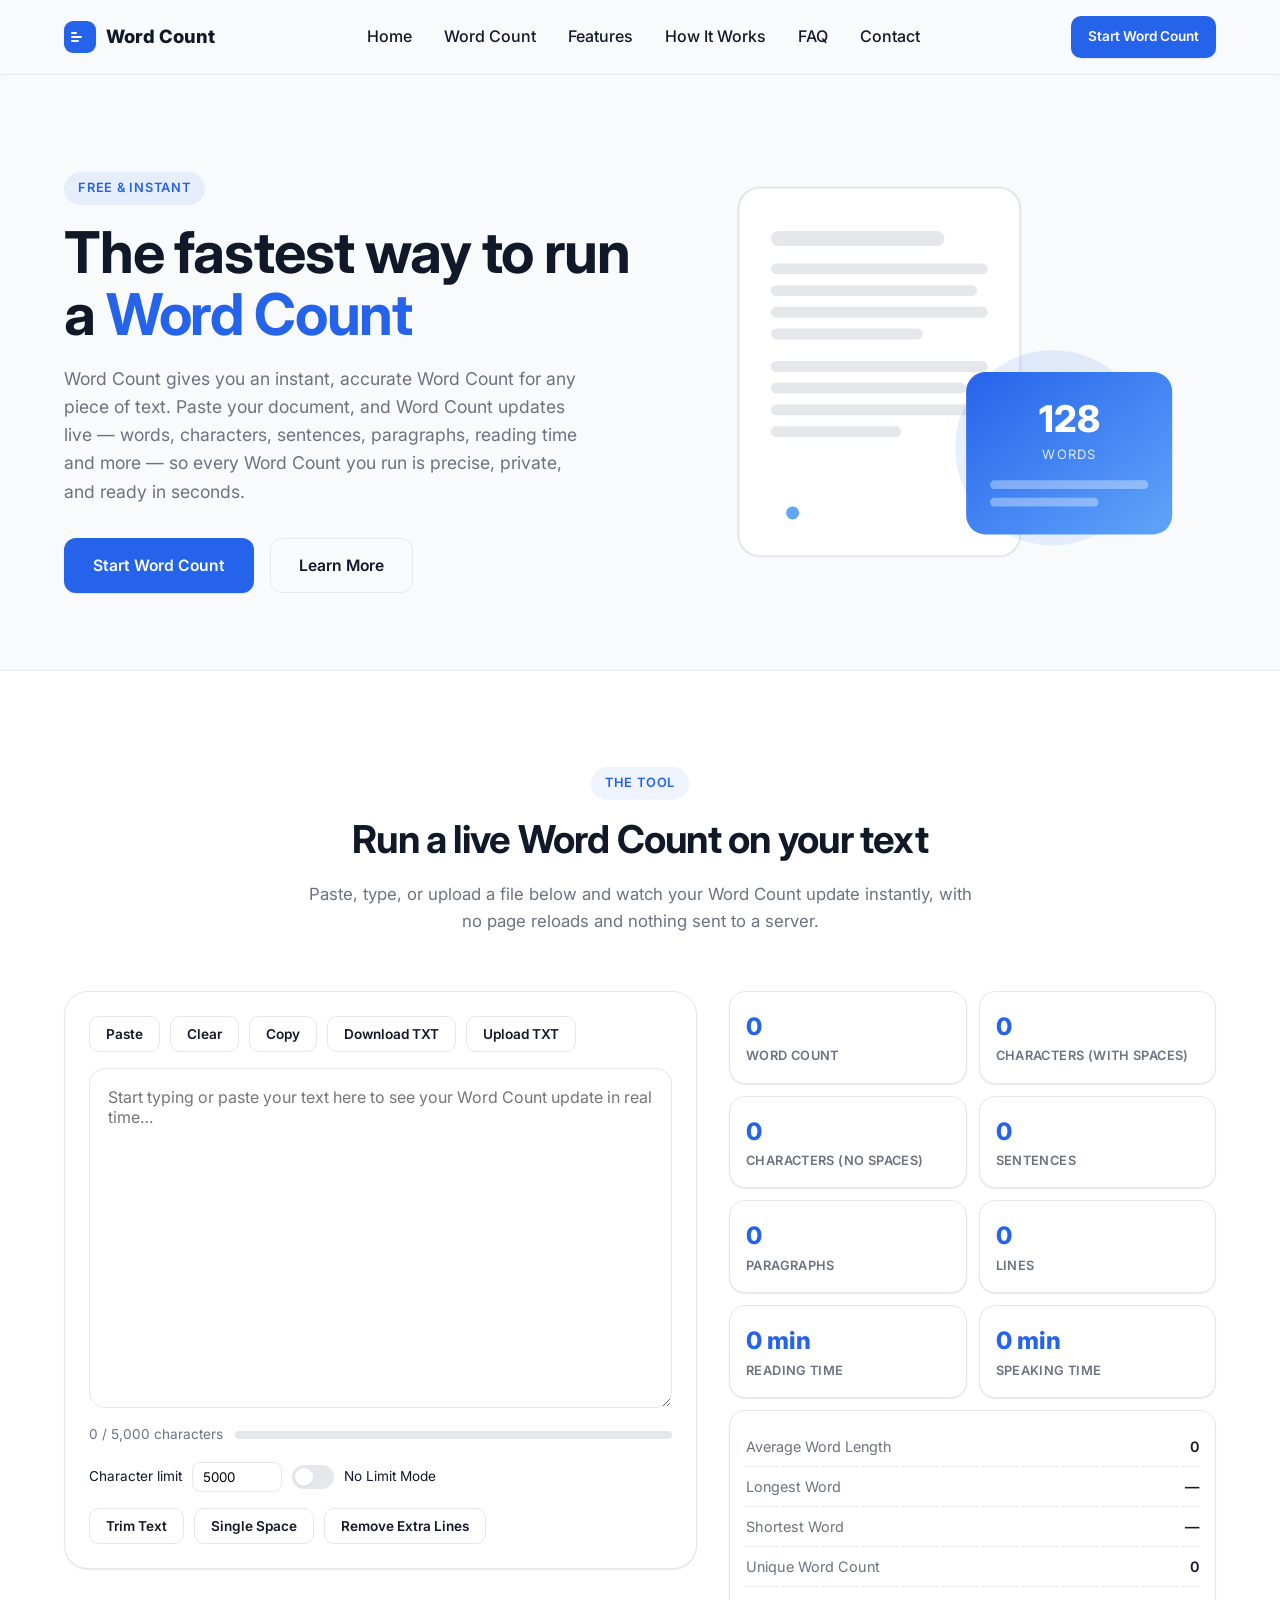
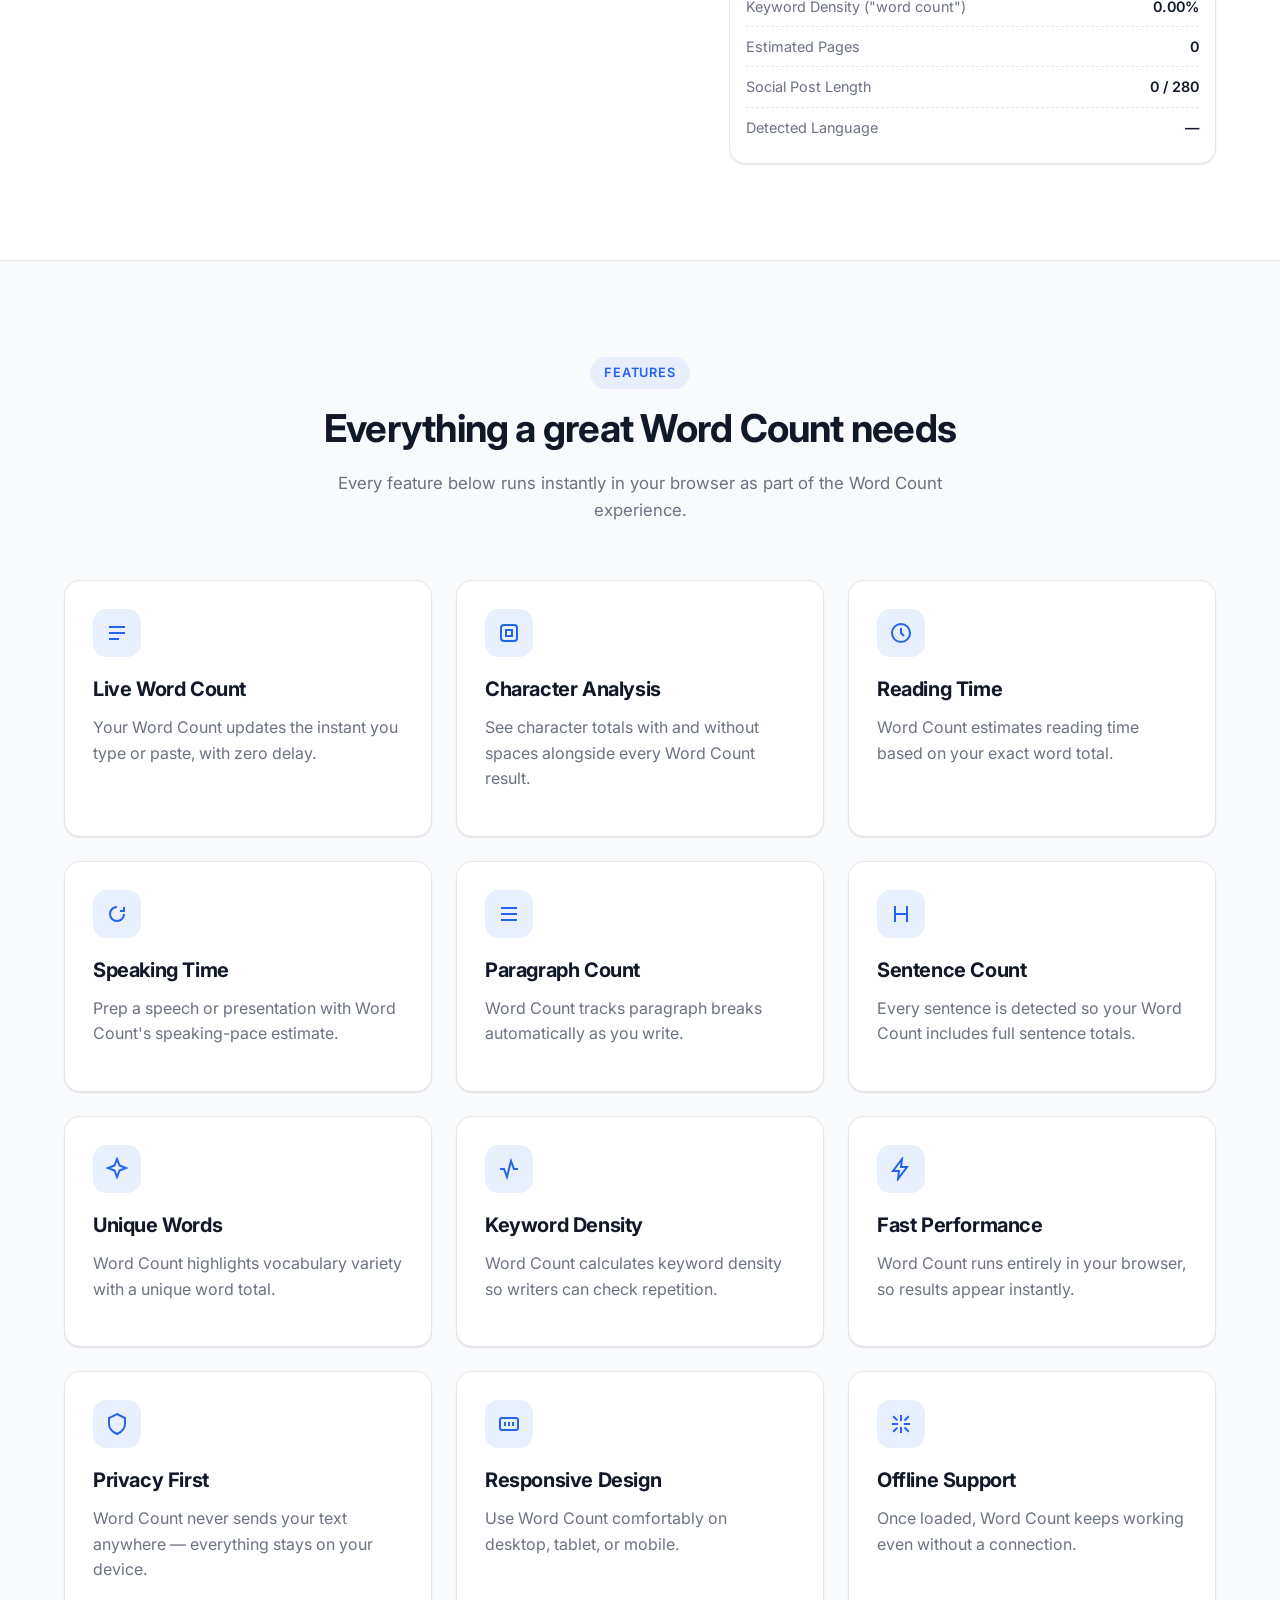
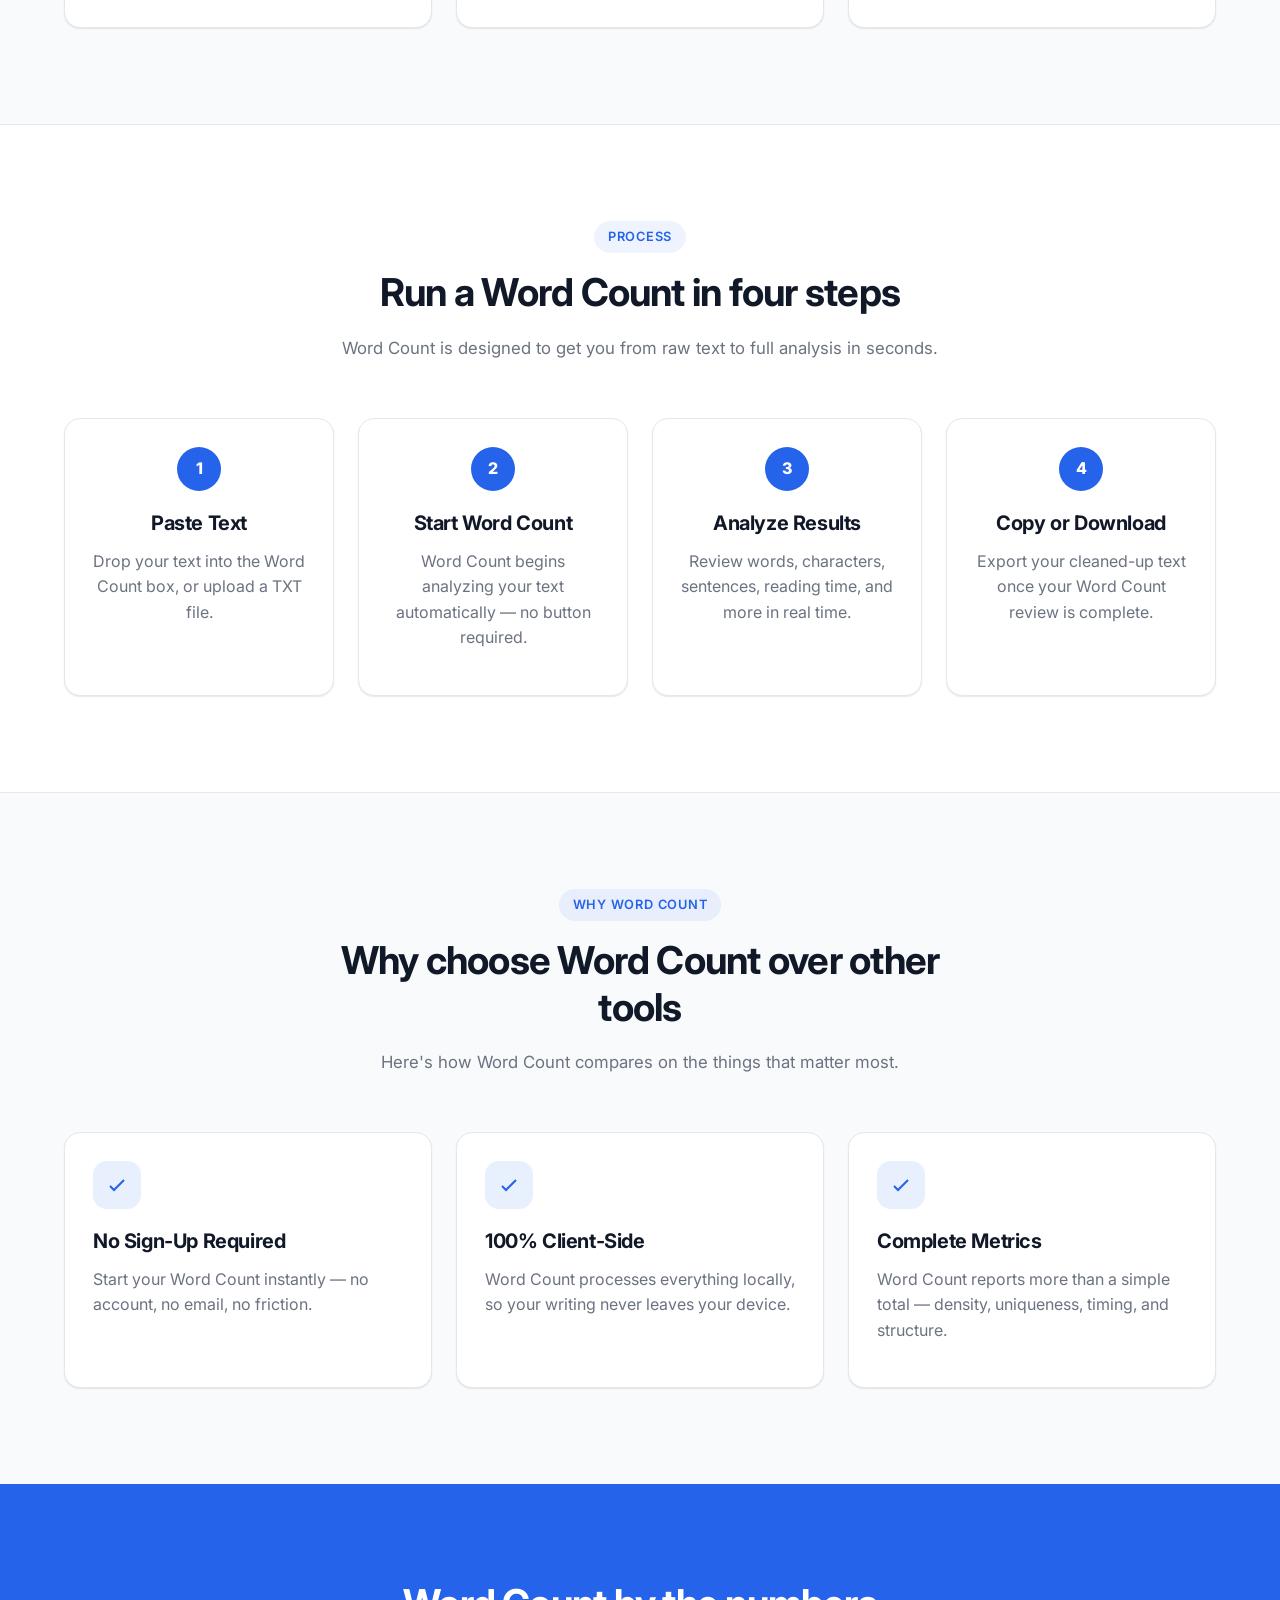
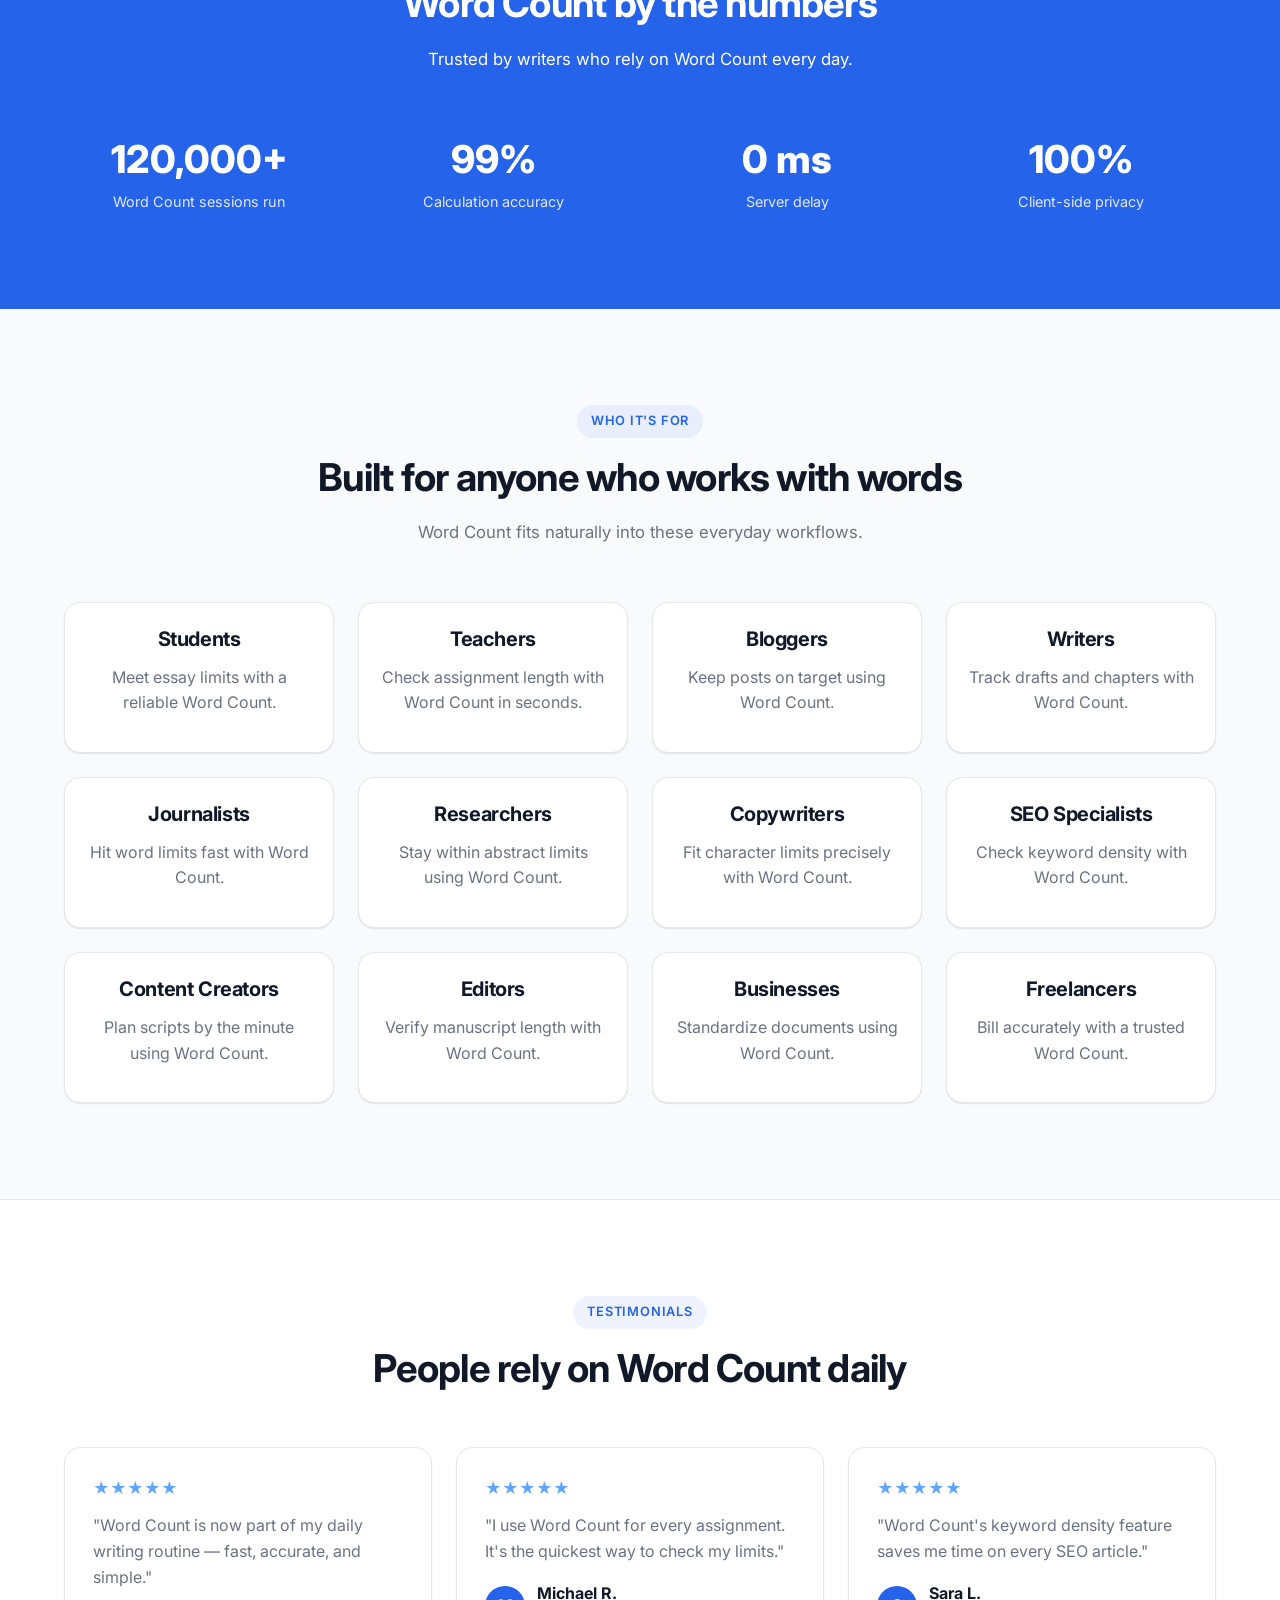
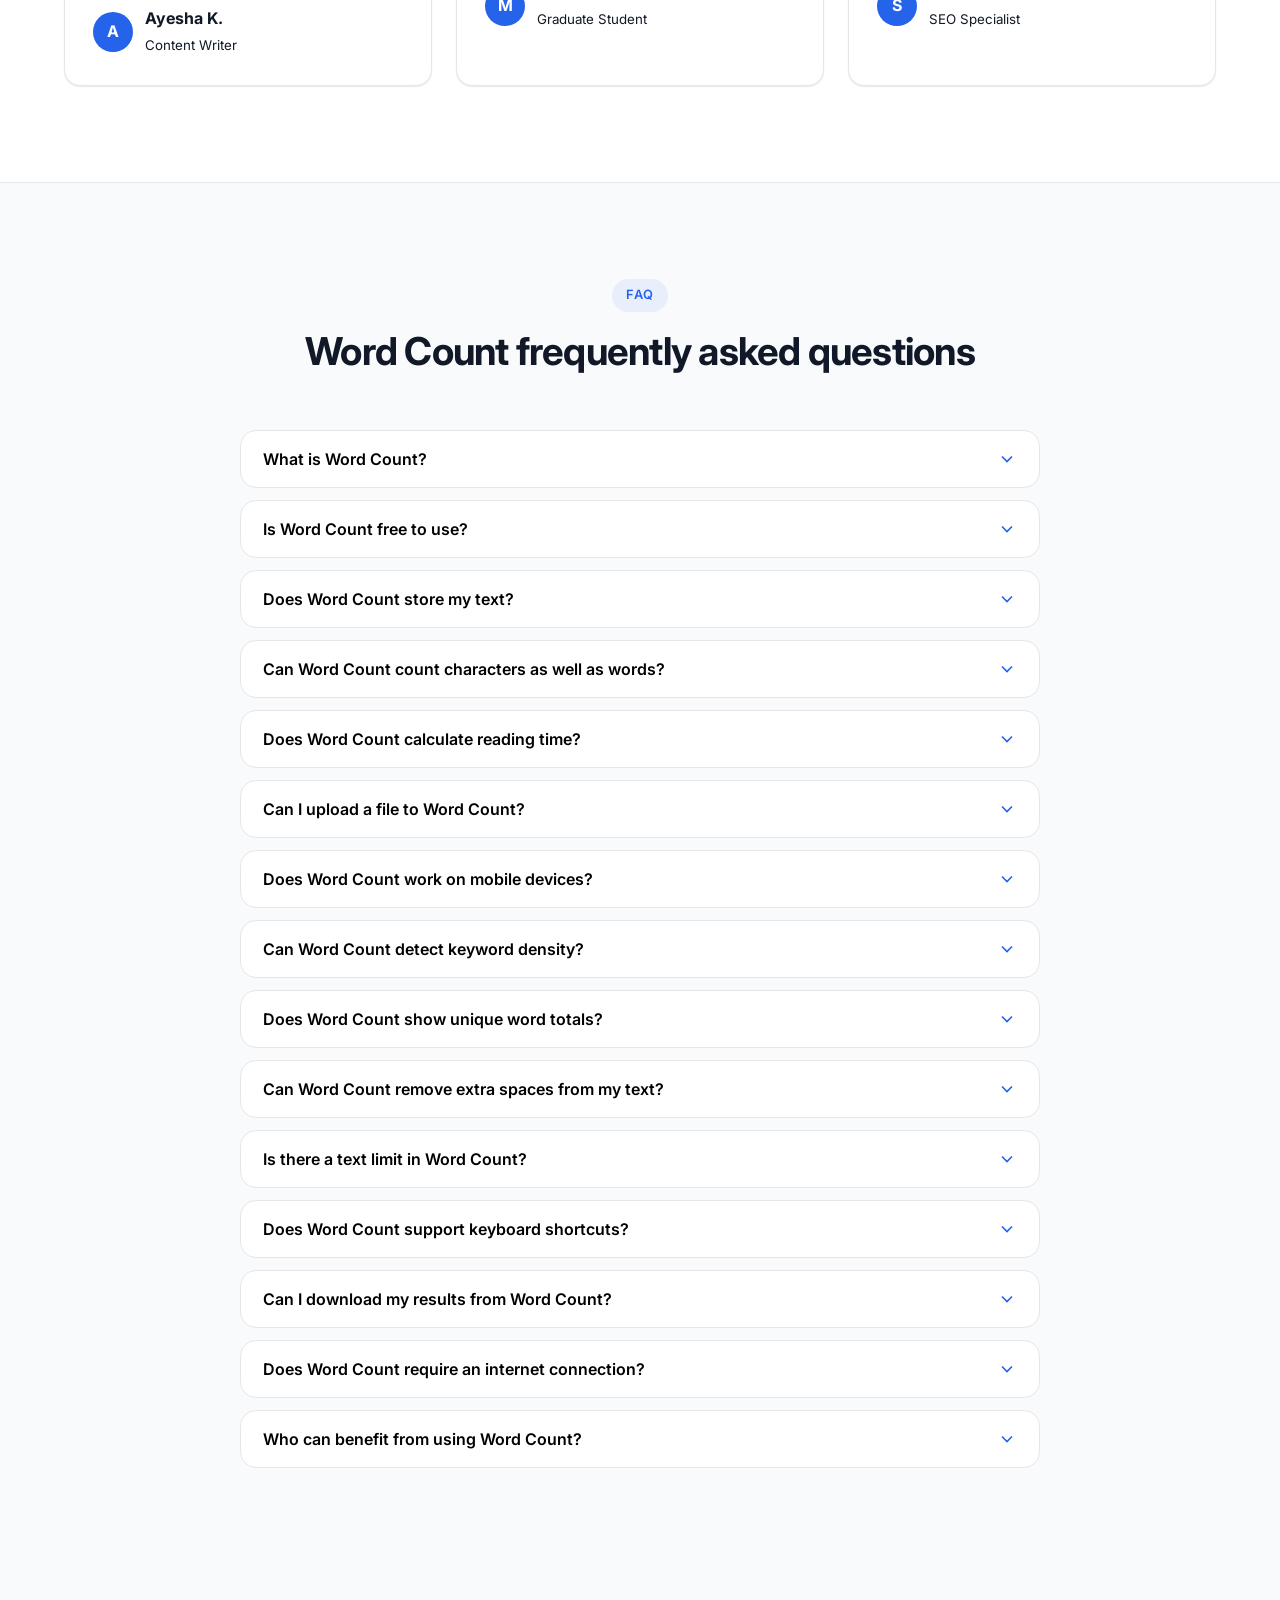
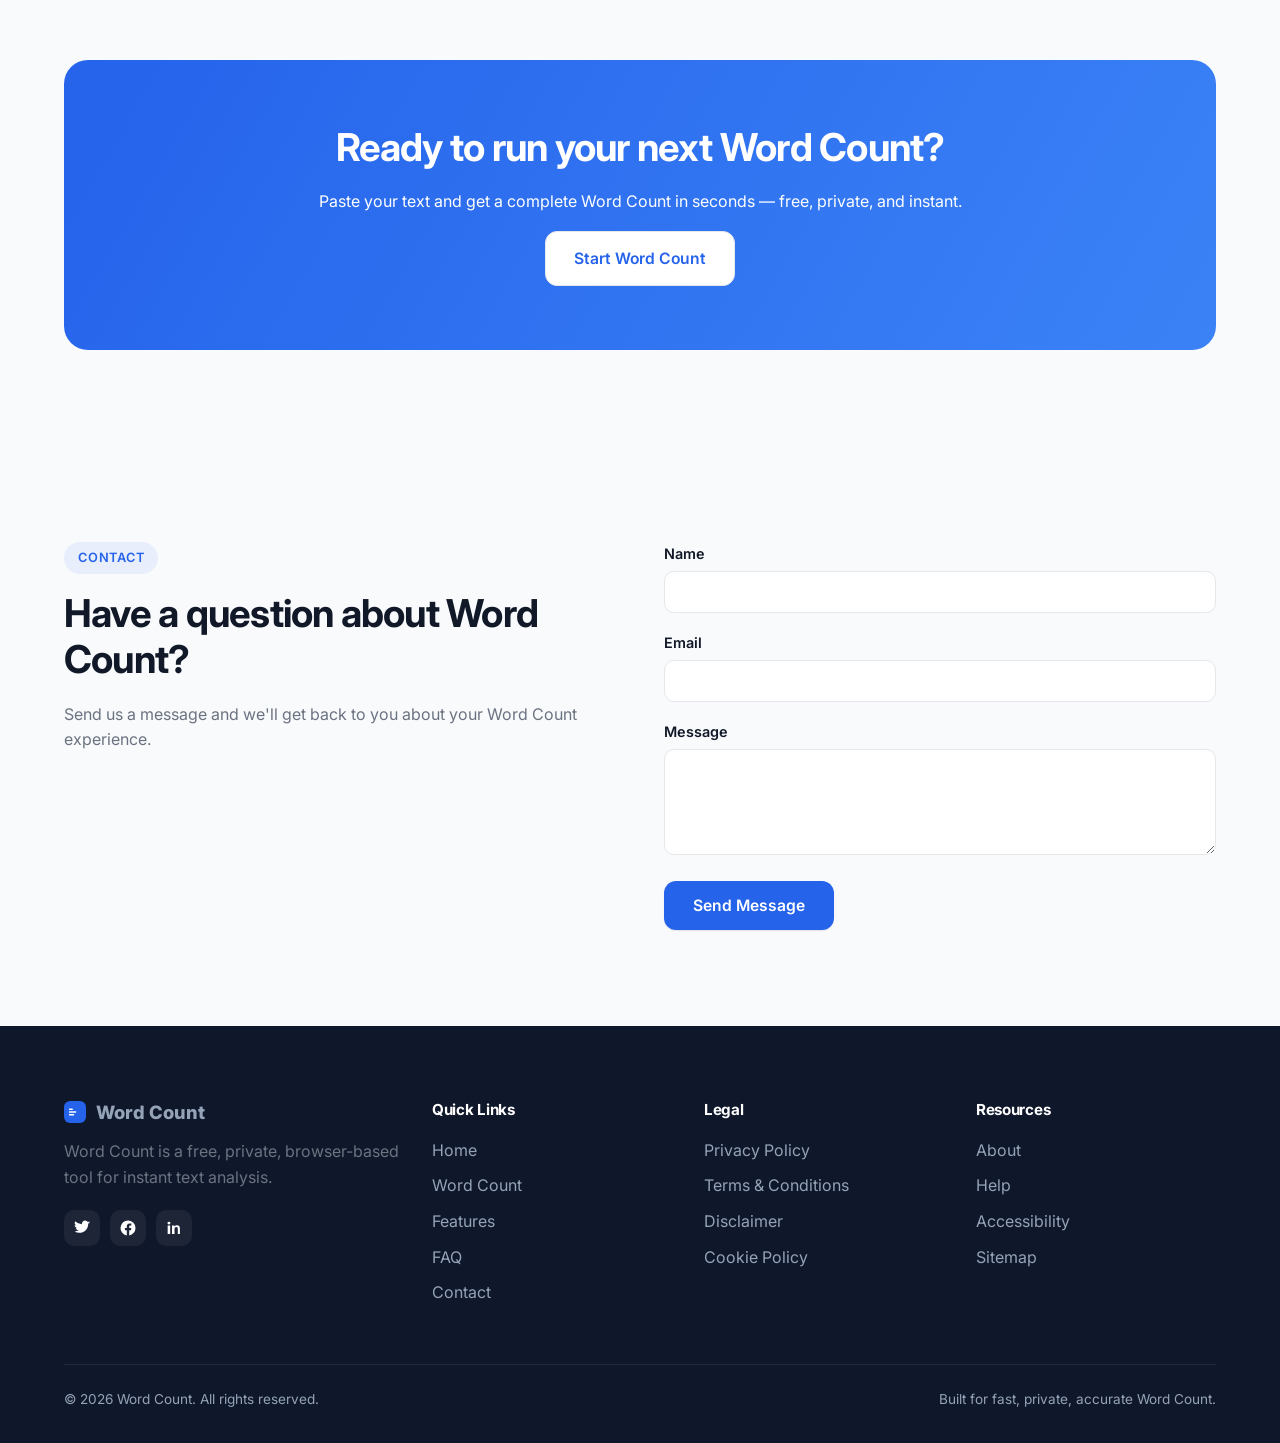
==== index.html @ c58c5b8c "Add files via upload" ====
<!DOCTYPE html>
<html lang="en">
<head>
<meta charset="UTF-8">
<meta name="viewport" content="width=device-width, initial-scale=1.0">
<title>Word Count | Free Online Word Count Tool</title>
<meta name="description" content="Free online Word Count tool to instantly count words, characters, sentences, and paragraphs. Fast, accurate, and private for writers and students.">
<meta name="keywords" content="Word Count, online Word Count, free Word Count tool, word counter, character count, sentence count">
<meta name="author" content="Word Count">
<meta name="publisher" content="Word Count">
<meta name="robots" content="index, follow">
<link rel="canonical" href="https://wordcount.uk.com/index.html">

<!-- Open Graph -->
<meta property="og:type" content="website">
<meta property="og:title" content="Word Count | Free Online Word Count Tool">
<meta property="og:description" content="Instantly analyze your text with Word Count — real-time words, characters, sentences, reading time, and more.">
<meta property="og:url" content="https://wordcount.uk.com/index.html">
<meta property="og:image" content="assets/images/word-count-og.png">

<!-- Twitter -->
<meta name="twitter:card" content="summary_large_image">
<meta name="twitter:title" content="Word Count | Free Online Word Count Tool">
<meta name="twitter:description" content="Instantly analyze your text with Word Count — real-time words, characters, sentences, reading time, and more.">
<meta name="twitter:image" content="assets/images/word-count-og.png">

<link rel="preconnect" href="https://fonts.googleapis.com">
<link rel="preconnect" href="https://fonts.gstatic.com" crossorigin>
<link href="https://fonts.googleapis.com/css2?family=Inter:wght@400;500;600;700;800&display=swap" rel="stylesheet">
<link rel="icon" type="image/svg+xml" href="assets/icons/favicon.svg">
<link rel="stylesheet" href="style.css">

<script type="application/ld+json">
{
  "@context": "https://schema.org",
  "@type": "WebApplication",
  "name": "Word Count",
  "url": "https://wordcount.uk.com/index.html",
  "applicationCategory": "UtilitiesApplication",
  "operatingSystem": "Any",
  "description": "Word Count is a free online tool that instantly counts words, characters, sentences, and paragraphs in your text.",
  "offers": {
    "@type": "Offer",
    "price": "0",
    "priceCurrency": "USD"
  }
}
</script>
</head>
<body>

<a href="#main" class="visually-hidden">Skip to main content</a>

<header class="site-header">
  <nav class="nav" aria-label="Primary">
    <a href="index.html" class="logo" aria-label="Word Count homepage">
      <svg viewBox="0 0 32 32" fill="none" xmlns="http://www.w3.org/2000/svg" aria-hidden="true">
        <rect width="32" height="32" rx="9" fill="#2563EB"/>
        <path d="M8 12h4M8 16h9M8 20h6" stroke="#fff" stroke-width="2" stroke-linecap="round"/>
      </svg>
      Word Count
    </a>

    <ul class="nav-menu">
      <li><a href="index.html">Home</a></li>
      <li><a href="#tool">Word Count</a></li>
      <li><a href="#features">Features</a></li>
      <li><a href="#how-it-works">How It Works</a></li>
      <li><a href="#faq">FAQ</a></li>
      <li><a href="#contact">Contact</a></li>
    </ul>

    <div class="nav-cta">
      <a href="#tool" class="btn btn-primary btn-sm ripple">Start Word Count</a>
    </div>

    <button class="nav-toggle" id="navToggle" aria-label="Toggle menu" aria-expanded="false" aria-controls="mobileMenu">
      <span></span><span></span><span></span>
    </button>
  </nav>

  <div class="mobile-menu" id="mobileMenu">
    <ul>
      <li><a href="index.html">Home</a></li>
      <li><a href="#tool">Word Count</a></li>
      <li><a href="#features">Features</a></li>
      <li><a href="#how-it-works">How It Works</a></li>
      <li><a href="#faq">FAQ</a></li>
      <li><a href="#contact">Contact</a></li>
    </ul>
  </div>
</header>

<main id="main">

  <!-- HERO -->
  <section class="hero">
    <div class="container">
      <div class="hero-copy">
        <span class="eyebrow">Free &amp; Instant</span>
        <h1>The fastest way to run a <span>Word Count</span></h1>
        <p>
          Word Count gives you an instant, accurate Word Count for any piece of text.
          Paste your document, and Word Count updates live — words, characters, sentences,
          paragraphs, reading time and more — so every Word Count you run is precise, private,
          and ready in seconds.
        </p>
        <div class="hero-actions">
          <a href="#tool" class="btn btn-primary ripple">Start Word Count</a>
          <a href="#features" class="btn btn-outline">Learn More</a>
        </div>
      </div>

      <div class="hero-art" aria-hidden="true">
        <svg viewBox="0 0 480 420" xmlns="http://www.w3.org/2000/svg" role="img" aria-label="Illustration of a document being analyzed by Word Count">
          <defs>
            <linearGradient id="g1" x1="0" y1="0" x2="1" y2="1">
              <stop offset="0" stop-color="#2563EB"/>
              <stop offset="1" stop-color="#60A5FA"/>
            </linearGradient>
          </defs>
          <rect x="40" y="30" width="260" height="340" rx="20" fill="#fff" stroke="#E5E7EB" stroke-width="2"/>
          <rect x="70" y="70" width="160" height="14" rx="7" fill="#E5E7EB"/>
          <rect x="70" y="100" width="200" height="10" rx="5" fill="#E5E7EB"/>
          <rect x="70" y="120" width="190" height="10" rx="5" fill="#E5E7EB"/>
          <rect x="70" y="140" width="200" height="10" rx="5" fill="#E5E7EB"/>
          <rect x="70" y="160" width="140" height="10" rx="5" fill="#E5E7EB"/>
          <rect x="70" y="190" width="200" height="10" rx="5" fill="#E5E7EB"/>
          <rect x="70" y="210" width="180" height="10" rx="5" fill="#E5E7EB"/>
          <rect x="70" y="230" width="200" height="10" rx="5" fill="#E5E7EB"/>
          <rect x="70" y="250" width="120" height="10" rx="5" fill="#E5E7EB"/>
          <circle cx="330" cy="270" r="90" fill="url(#g1)" opacity="0.12"/>
          <rect x="250" y="200" width="190" height="150" rx="18" fill="url(#g1)"/>
          <text x="345" y="255" text-anchor="middle" font-family="Inter, sans-serif" font-size="34" font-weight="800" fill="#fff">128</text>
          <text x="345" y="280" text-anchor="middle" font-family="Inter, sans-serif" font-size="12" fill="#DBEAFE" letter-spacing="1">WORDS</text>
          <rect x="272" y="300" width="146" height="8" rx="4" fill="rgba(255,255,255,0.35)"/>
          <rect x="272" y="316" width="100" height="8" rx="4" fill="rgba(255,255,255,0.35)"/>
          <circle cx="90" cy="330" r="6" fill="#60A5FA"/>
        </svg>
      </div>
    </div>
  </section>

  <!-- TOOL -->
  <section class="tool-section" id="tool">
    <div class="container">
      <div class="section-head reveal">
        <span class="eyebrow">The Tool</span>
        <h2>Run a live Word Count on your text</h2>
        <p>Paste, type, or upload a file below and watch your Word Count update instantly, with no page reloads and nothing sent to a server.</p>
      </div>

      <div class="tool-wrap reveal">
        <div class="tool-panel">
          <div class="tool-toolbar">
            <button class="btn btn-outline btn-sm" id="btnPaste" type="button">Paste</button>
            <button class="btn btn-outline btn-sm" id="btnClear" type="button">Clear</button>
            <button class="btn btn-outline btn-sm" id="btnCopy" type="button">Copy</button>
            <button class="btn btn-outline btn-sm" id="btnDownload" type="button">Download TXT</button>
            <button class="btn btn-outline btn-sm" id="btnUpload" type="button">Upload TXT</button>
            <input type="file" id="uploadInput" accept=".txt" class="visually-hidden" aria-hidden="true">
          </div>

          <label for="wordCountTextarea" class="visually-hidden">Enter text for Word Count</label>
          <textarea id="wordCountTextarea" placeholder="Start typing or paste your text here to see your Word Count update in real time…" aria-label="Word Count input area"></textarea>

          <div class="progress-row">
            <span id="progressLabel">0 / 5000 characters</span>
            <div class="progress-bar"><div class="progress-fill" id="progressFill"></div></div>
          </div>

          <div class="limit-controls">
            <label for="limitInput">Character limit</label>
            <input type="number" id="limitInput" value="5000" min="1">
            <label class="switch">
              <input type="checkbox" id="noLimitToggle" aria-label="Enable no limit mode">
              <span class="slider"></span>
            </label>
            <span>No Limit Mode</span>
          </div>

          <div class="tool-utility-row">
            <button class="btn btn-outline btn-sm" id="btnTrim" type="button">Trim Text</button>
            <button class="btn btn-outline btn-sm" id="btnSingleSpace" type="button">Single Space</button>
            <button class="btn btn-outline btn-sm" id="btnRemoveExtraLines" type="button">Remove Extra Lines</button>
          </div>
        </div>

        <div class="stats-grid">
          <div class="stat-card"><div class="stat-value" id="wordCount">0</div><div class="stat-label">Word Count</div></div>
          <div class="stat-card"><div class="stat-value" id="charWithSpaces">0</div><div class="stat-label">Characters (with spaces)</div></div>
          <div class="stat-card"><div class="stat-value" id="charNoSpaces">0</div><div class="stat-label">Characters (no spaces)</div></div>
          <div class="stat-card"><div class="stat-value" id="sentenceCount">0</div><div class="stat-label">Sentences</div></div>
          <div class="stat-card"><div class="stat-value" id="paragraphCount">0</div><div class="stat-label">Paragraphs</div></div>
          <div class="stat-card"><div class="stat-value" id="lineCount">0</div><div class="stat-label">Lines</div></div>
          <div class="stat-card"><div class="stat-value" id="readingTime">0 min</div><div class="stat-label">Reading Time</div></div>
          <div class="stat-card"><div class="stat-value" id="speakingTime">0 min</div><div class="stat-label">Speaking Time</div></div>

          <div class="detail-list">
            <div class="detail-row"><span>Average Word Length</span><span id="avgWordLength">0</span></div>
            <div class="detail-row"><span>Longest Word</span><span id="longestWord">—</span></div>
            <div class="detail-row"><span>Shortest Word</span><span id="shortestWord">—</span></div>
            <div class="detail-row"><span>Unique Word Count</span><span id="uniqueWords">0</span></div>
            <div class="detail-row"><span>Keyword Density ("word count")</span><span id="keywordDensity">0.00%</span></div>
            <div class="detail-row"><span>Estimated Pages</span><span id="estimatedPages">0</span></div>
            <div class="detail-row"><span>Social Post Length</span><span id="socialLength">0 / 280</span></div>
            <div class="detail-row"><span>Detected Language</span><span id="languageGuess">—</span></div>
          </div>
        </div>
      </div>
    </div>
  </section>

  <!-- FEATURES -->
  <section id="features">
    <div class="container">
      <div class="section-head reveal">
        <span class="eyebrow">Features</span>
        <h2>Everything a great Word Count needs</h2>
        <p>Every feature below runs instantly in your browser as part of the Word Count experience.</p>
      </div>

      <div class="grid-3">
        <div class="feature-card reveal">
          <div class="icon-badge"><svg viewBox="0 0 24 24" fill="none" stroke="currentColor" stroke-width="2"><path d="M4 6h16M4 12h16M4 18h10"/></svg></div>
          <h3>Live Word Count</h3>
          <p>Your Word Count updates the instant you type or paste, with zero delay.</p>
        </div>
        <div class="feature-card reveal">
          <div class="icon-badge"><svg viewBox="0 0 24 24" fill="none" stroke="currentColor" stroke-width="2"><rect x="4" y="4" width="16" height="16" rx="3"/><path d="M9 9h6v6H9z"/></svg></div>
          <h3>Character Analysis</h3>
          <p>See character totals with and without spaces alongside every Word Count result.</p>
        </div>
        <div class="feature-card reveal">
          <div class="icon-badge"><svg viewBox="0 0 24 24" fill="none" stroke="currentColor" stroke-width="2"><circle cx="12" cy="12" r="9"/><path d="M12 7v5l3 3"/></svg></div>
          <h3>Reading Time</h3>
          <p>Word Count estimates reading time based on your exact word total.</p>
        </div>
        <div class="feature-card reveal">
          <div class="icon-badge"><svg viewBox="0 0 24 24" fill="none" stroke="currentColor" stroke-width="2"><path d="M12 5c-4 0-7 3-7 7s3 7 7 7 7-3 7-7"/><path d="M19 5v4h-4"/></svg></div>
          <h3>Speaking Time</h3>
          <p>Prep a speech or presentation with Word Count's speaking-pace estimate.</p>
        </div>
        <div class="feature-card reveal">
          <div class="icon-badge"><svg viewBox="0 0 24 24" fill="none" stroke="currentColor" stroke-width="2"><path d="M4 6h16M4 12h16M4 18h16"/></svg></div>
          <h3>Paragraph Count</h3>
          <p>Word Count tracks paragraph breaks automatically as you write.</p>
        </div>
        <div class="feature-card reveal">
          <div class="icon-badge"><svg viewBox="0 0 24 24" fill="none" stroke="currentColor" stroke-width="2"><path d="M6 4v16M18 4v16M6 12h12"/></svg></div>
          <h3>Sentence Count</h3>
          <p>Every sentence is detected so your Word Count includes full sentence totals.</p>
        </div>
        <div class="feature-card reveal">
          <div class="icon-badge"><svg viewBox="0 0 24 24" fill="none" stroke="currentColor" stroke-width="2"><path d="M12 2l2.5 6.5L21 11l-6.5 2.5L12 20l-2.5-6.5L3 11l6.5-2.5z"/></svg></div>
          <h3>Unique Words</h3>
          <p>Word Count highlights vocabulary variety with a unique word total.</p>
        </div>
        <div class="feature-card reveal">
          <div class="icon-badge"><svg viewBox="0 0 24 24" fill="none" stroke="currentColor" stroke-width="2"><path d="M3 12h4l3 8 4-16 3 8h4"/></svg></div>
          <h3>Keyword Density</h3>
          <p>Word Count calculates keyword density so writers can check repetition.</p>
        </div>
        <div class="feature-card reveal">
          <div class="icon-badge"><svg viewBox="0 0 24 24" fill="none" stroke="currentColor" stroke-width="2"><path d="M13 2L4 14h6l-1 8 9-12h-6z"/></svg></div>
          <h3>Fast Performance</h3>
          <p>Word Count runs entirely in your browser, so results appear instantly.</p>
        </div>
        <div class="feature-card reveal">
          <div class="icon-badge"><svg viewBox="0 0 24 24" fill="none" stroke="currentColor" stroke-width="2"><path d="M12 2l8 4v6c0 5-3.5 8-8 10-4.5-2-8-5-8-10V6z"/></svg></div>
          <h3>Privacy First</h3>
          <p>Word Count never sends your text anywhere — everything stays on your device.</p>
        </div>
        <div class="feature-card reveal">
          <div class="icon-badge"><svg viewBox="0 0 24 24" fill="none" stroke="currentColor" stroke-width="2"><rect x="3" y="6" width="18" height="12" rx="2"/><path d="M8 10v4M12 10v4M16 10v4"/></svg></div>
          <h3>Responsive Design</h3>
          <p>Use Word Count comfortably on desktop, tablet, or mobile.</p>
        </div>
        <div class="feature-card reveal">
          <div class="icon-badge"><svg viewBox="0 0 24 24" fill="none" stroke="currentColor" stroke-width="2"><path d="M12 3v6M12 15v6M4.2 4.2l4.2 4.2M15.5 15.5l4.2 4.2M3 12h6M15 12h6M4.2 19.8l4.2-4.2M15.5 8.5l4.2-4.2"/></svg></div>
          <h3>Offline Support</h3>
          <p>Once loaded, Word Count keeps working even without a connection.</p>
        </div>
      </div>
    </div>
  </section>

  <!-- HOW IT WORKS -->
  <section id="how-it-works" style="background:#fff; border-top:1px solid var(--border); border-bottom:1px solid var(--border);">
    <div class="container">
      <div class="section-head reveal">
        <span class="eyebrow">Process</span>
        <h2>Run a Word Count in four steps</h2>
        <p>Word Count is designed to get you from raw text to full analysis in seconds.</p>
      </div>
      <div class="steps-wrap">
        <div class="step-card reveal">
          <div class="step-num">1</div>
          <h3>Paste Text</h3>
          <p>Drop your text into the Word Count box, or upload a TXT file.</p>
        </div>
        <div class="step-card reveal">
          <div class="step-num">2</div>
          <h3>Start Word Count</h3>
          <p>Word Count begins analyzing your text automatically — no button required.</p>
        </div>
        <div class="step-card reveal">
          <div class="step-num">3</div>
          <h3>Analyze Results</h3>
          <p>Review words, characters, sentences, reading time, and more in real time.</p>
        </div>
        <div class="step-card reveal">
          <div class="step-num">4</div>
          <h3>Copy or Download</h3>
          <p>Export your cleaned-up text once your Word Count review is complete.</p>
        </div>
      </div>
    </div>
  </section>

  <!-- WHY CHOOSE -->
  <section>
    <div class="container">
      <div class="section-head reveal">
        <span class="eyebrow">Why Word Count</span>
        <h2>Why choose Word Count over other tools</h2>
        <p>Here's how Word Count compares on the things that matter most.</p>
      </div>
      <div class="grid-3">
        <div class="compare-card reveal">
          <div class="icon-badge"><svg viewBox="0 0 24 24" fill="none" stroke="currentColor" stroke-width="2"><path d="M5 13l4 4L19 7"/></svg></div>
          <h3>No Sign-Up Required</h3>
          <p>Start your Word Count instantly — no account, no email, no friction.</p>
        </div>
        <div class="compare-card reveal">
          <div class="icon-badge"><svg viewBox="0 0 24 24" fill="none" stroke="currentColor" stroke-width="2"><path d="M5 13l4 4L19 7"/></svg></div>
          <h3>100% Client-Side</h3>
          <p>Word Count processes everything locally, so your writing never leaves your device.</p>
        </div>
        <div class="compare-card reveal">
          <div class="icon-badge"><svg viewBox="0 0 24 24" fill="none" stroke="currentColor" stroke-width="2"><path d="M5 13l4 4L19 7"/></svg></div>
          <h3>Complete Metrics</h3>
          <p>Word Count reports more than a simple total — density, uniqueness, timing, and structure.</p>
        </div>
      </div>
    </div>
  </section>

  <!-- STATS -->
  <section class="stats-band">
    <div class="container">
      <div class="section-head reveal">
        <h2>Word Count by the numbers</h2>
        <p>Trusted by writers who rely on Word Count every day.</p>
      </div>
      <div class="counters">
        <div class="reveal"><div class="counter-value" data-counter="120000" data-suffix="+">0</div><div class="counter-label">Word Count sessions run</div></div>
        <div class="reveal"><div class="counter-value" data-counter="99" data-suffix="%">0</div><div class="counter-label">Calculation accuracy</div></div>
        <div class="reveal"><div class="counter-value" data-counter="0" data-suffix=" ms">0</div><div class="counter-label">Server delay</div></div>
        <div class="reveal"><div class="counter-value" data-counter="100" data-suffix="%">0</div><div class="counter-label">Client-side privacy</div></div>
      </div>
    </div>
  </section>

  <!-- USE CASES -->
  <section>
    <div class="container">
      <div class="section-head reveal">
        <span class="eyebrow">Who It's For</span>
        <h2>Built for anyone who works with words</h2>
        <p>Word Count fits naturally into these everyday workflows.</p>
      </div>
      <div class="grid-4">
        <div class="usecase-card reveal"><h3>Students</h3><p>Meet essay limits with a reliable Word Count.</p></div>
        <div class="usecase-card reveal"><h3>Teachers</h3><p>Check assignment length with Word Count in seconds.</p></div>
        <div class="usecase-card reveal"><h3>Bloggers</h3><p>Keep posts on target using Word Count.</p></div>
        <div class="usecase-card reveal"><h3>Writers</h3><p>Track drafts and chapters with Word Count.</p></div>
        <div class="usecase-card reveal"><h3>Journalists</h3><p>Hit word limits fast with Word Count.</p></div>
        <div class="usecase-card reveal"><h3>Researchers</h3><p>Stay within abstract limits using Word Count.</p></div>
        <div class="usecase-card reveal"><h3>Copywriters</h3><p>Fit character limits precisely with Word Count.</p></div>
        <div class="usecase-card reveal"><h3>SEO Specialists</h3><p>Check keyword density with Word Count.</p></div>
        <div class="usecase-card reveal"><h3>Content Creators</h3><p>Plan scripts by the minute using Word Count.</p></div>
        <div class="usecase-card reveal"><h3>Editors</h3><p>Verify manuscript length with Word Count.</p></div>
        <div class="usecase-card reveal"><h3>Businesses</h3><p>Standardize documents using Word Count.</p></div>
        <div class="usecase-card reveal"><h3>Freelancers</h3><p>Bill accurately with a trusted Word Count.</p></div>
      </div>
    </div>
  </section>

  <!-- TESTIMONIALS -->
  <section style="background:#fff; border-top:1px solid var(--border); border-bottom:1px solid var(--border);">
    <div class="container">
      <div class="section-head reveal">
        <span class="eyebrow">Testimonials</span>
        <h2>People rely on Word Count daily</h2>
      </div>
      <div class="grid-3">
        <div class="testimonial-card reveal">
          <div class="stars">★★★★★</div>
          <p>"Word Count is now part of my daily writing routine — fast, accurate, and simple."</p>
          <div class="testi-author"><div class="avatar">A</div><div><strong>Ayesha K.</strong><br><small>Content Writer</small></div></div>
        </div>
        <div class="testimonial-card reveal">
          <div class="stars">★★★★★</div>
          <p>"I use Word Count for every assignment. It's the quickest way to check my limits."</p>
          <div class="testi-author"><div class="avatar">M</div><div><strong>Michael R.</strong><br><small>Graduate Student</small></div></div>
        </div>
        <div class="testimonial-card reveal">
          <div class="stars">★★★★★</div>
          <p>"Word Count's keyword density feature saves me time on every SEO article."</p>
          <div class="testi-author"><div class="avatar">S</div><div><strong>Sara L.</strong><br><small>SEO Specialist</small></div></div>
        </div>
      </div>
    </div>
  </section>

  <!-- FAQ -->
  <section id="faq">
    <div class="container">
      <div class="section-head reveal">
        <span class="eyebrow">FAQ</span>
        <h2>Word Count frequently asked questions</h2>
      </div>
      <div class="faq-list">

        <div class="faq-item reveal">
          <button class="faq-question" aria-expanded="false">What is Word Count?<svg viewBox="0 0 24 24" fill="none" stroke="currentColor" stroke-width="2"><path d="M6 9l6 6 6-6"/></svg></button>
          <div class="faq-answer"><p>Word Count is a free online tool that instantly counts the words, characters, sentences, and paragraphs in any text you provide.</p></div>
        </div>
        <div class="faq-item reveal">
          <button class="faq-question" aria-expanded="false">Is Word Count free to use?<svg viewBox="0 0 24 24" fill="none" stroke="currentColor" stroke-width="2"><path d="M6 9l6 6 6-6"/></svg></button>
          <div class="faq-answer"><p>Yes, Word Count is completely free with no sign-up, subscription, or hidden limits.</p></div>
        </div>
        <div class="faq-item reveal">
          <button class="faq-question" aria-expanded="false">Does Word Count store my text?<svg viewBox="0 0 24 24" fill="none" stroke="currentColor" stroke-width="2"><path d="M6 9l6 6 6-6"/></svg></button>
          <div class="faq-answer"><p>No. Word Count processes everything in your browser, so your text is never uploaded or stored.</p></div>
        </div>
        <div class="faq-item reveal">
          <button class="faq-question" aria-expanded="false">Can Word Count count characters as well as words?<svg viewBox="0 0 24 24" fill="none" stroke="currentColor" stroke-width="2"><path d="M6 9l6 6 6-6"/></svg></button>
          <div class="faq-answer"><p>Yes, Word Count shows character counts both with and without spaces alongside your word total.</p></div>
        </div>
        <div class="faq-item reveal">
          <button class="faq-question" aria-expanded="false">Does Word Count calculate reading time?<svg viewBox="0 0 24 24" fill="none" stroke="currentColor" stroke-width="2"><path d="M6 9l6 6 6-6"/></svg></button>
          <div class="faq-answer"><p>Yes, Word Count estimates reading time based on an average reading speed applied to your word total.</p></div>
        </div>
        <div class="faq-item reveal">
          <button class="faq-question" aria-expanded="false">Can I upload a file to Word Count?<svg viewBox="0 0 24 24" fill="none" stroke="currentColor" stroke-width="2"><path d="M6 9l6 6 6-6"/></svg></button>
          <div class="faq-answer"><p>Yes, Word Count lets you upload a TXT file directly, and it will analyze the content instantly.</p></div>
        </div>
        <div class="faq-item reveal">
          <button class="faq-question" aria-expanded="false">Does Word Count work on mobile devices?<svg viewBox="0 0 24 24" fill="none" stroke="currentColor" stroke-width="2"><path d="M6 9l6 6 6-6"/></svg></button>
          <div class="faq-answer"><p>Yes, Word Count is fully responsive and works smoothly on phones, tablets, and desktops.</p></div>
        </div>
        <div class="faq-item reveal">
          <button class="faq-question" aria-expanded="false">Can Word Count detect keyword density?<svg viewBox="0 0 24 24" fill="none" stroke="currentColor" stroke-width="2"><path d="M6 9l6 6 6-6"/></svg></button>
          <div class="faq-answer"><p>Yes, Word Count calculates keyword density automatically, which is useful for SEO writing.</p></div>
        </div>
        <div class="faq-item reveal">
          <button class="faq-question" aria-expanded="false">Does Word Count show unique word totals?<svg viewBox="0 0 24 24" fill="none" stroke="currentColor" stroke-width="2"><path d="M6 9l6 6 6-6"/></svg></button>
          <div class="faq-answer"><p>Yes, Word Count reports a unique word count so you can review vocabulary variety.</p></div>
        </div>
        <div class="faq-item reveal">
          <button class="faq-question" aria-expanded="false">Can Word Count remove extra spaces from my text?<svg viewBox="0 0 24 24" fill="none" stroke="currentColor" stroke-width="2"><path d="M6 9l6 6 6-6"/></svg></button>
          <div class="faq-answer"><p>Yes, Word Count includes tools to trim text and convert multiple spaces into a single space.</p></div>
        </div>
        <div class="faq-item reveal">
          <button class="faq-question" aria-expanded="false">Is there a text limit in Word Count?<svg viewBox="0 0 24 24" fill="none" stroke="currentColor" stroke-width="2"><path d="M6 9l6 6 6-6"/></svg></button>
          <div class="faq-answer"><p>Word Count includes an adjustable character limit, plus a No Limit Mode for longer documents.</p></div>
        </div>
        <div class="faq-item reveal">
          <button class="faq-question" aria-expanded="false">Does Word Count support keyboard shortcuts?<svg viewBox="0 0 24 24" fill="none" stroke="currentColor" stroke-width="2"><path d="M6 9l6 6 6-6"/></svg></button>
          <div class="faq-answer"><p>Yes, Word Count supports standard shortcuts like Ctrl+C, Ctrl+V, Ctrl+A, and Ctrl+S to download.</p></div>
        </div>
        <div class="faq-item reveal">
          <button class="faq-question" aria-expanded="false">Can I download my results from Word Count?<svg viewBox="0 0 24 24" fill="none" stroke="currentColor" stroke-width="2"><path d="M6 9l6 6 6-6"/></svg></button>
          <div class="faq-answer"><p>Yes, Word Count lets you download your text as a TXT file at any time with one click.</p></div>
        </div>
        <div class="faq-item reveal">
          <button class="faq-question" aria-expanded="false">Does Word Count require an internet connection?<svg viewBox="0 0 24 24" fill="none" stroke="currentColor" stroke-width="2"><path d="M6 9l6 6 6-6"/></svg></button>
          <div class="faq-answer"><p>Once the page has loaded, Word Count continues to work even if your connection drops.</p></div>
        </div>
        <div class="faq-item reveal">
          <button class="faq-question" aria-expanded="false">Who can benefit from using Word Count?<svg viewBox="0 0 24 24" fill="none" stroke="currentColor" stroke-width="2"><path d="M6 9l6 6 6-6"/></svg></button>
          <div class="faq-answer"><p>Students, teachers, bloggers, writers, journalists, and businesses all use Word Count regularly.</p></div>
        </div>

      </div>
    </div>
  </section>

  <!-- CTA -->
  <section>
    <div class="container">
      <div class="cta-band reveal">
        <h2>Ready to run your next Word Count?</h2>
        <p>Paste your text and get a complete Word Count in seconds — free, private, and instant.</p>
        <a href="#tool" class="btn btn-secondary ripple">Start Word Count</a>
      </div>
    </div>
  </section>

  <!-- CONTACT -->
  <section id="contact">
    <div class="container">
      <div class="contact-wrap">
        <div class="reveal">
          <span class="eyebrow">Contact</span>
          <h2>Have a question about Word Count?</h2>
          <p>Send us a message and we'll get back to you about your Word Count experience.</p>
        </div>
        <form id="contactForm" class="reveal" novalidate>
          <div class="form-group">
            <label for="contactName">Name</label>
            <input type="text" id="contactName" name="name">
            <div class="form-error">Please enter your name.</div>
          </div>
          <div class="form-group">
            <label for="contactEmail">Email</label>
            <input type="email" id="contactEmail" name="email">
            <div class="form-error">Please enter a valid email address.</div>
          </div>
          <div class="form-group">
            <label for="contactMessage">Message</label>
            <textarea id="contactMessage" name="message" rows="5"></textarea>
            <div class="form-error">Please enter a message.</div>
          </div>
          <button type="submit" class="btn btn-primary ripple">Send Message</button>
          <div class="form-success" id="formSuccess"></div>
        </form>
      </div>
    </div>
  </section>

</main>

<footer class="site-footer">
  <div class="container">
    <div class="footer-grid">
      <div class="footer-col">
        <a href="index.html" class="footer-logo">
          <svg viewBox="0 0 32 32" fill="none" xmlns="http://www.w3.org/2000/svg" aria-hidden="true">
            <rect width="32" height="32" rx="9" fill="#2563EB"/>
            <path d="M8 12h4M8 16h9M8 20h6" stroke="#fff" stroke-width="2" stroke-linecap="round"/>
          </svg>
          Word Count
        </a>
        <p>Word Count is a free, private, browser-based tool for instant text analysis.</p>
        <div class="social-icons">
          <a href="#" aria-label="Word Count on Twitter"><svg viewBox="0 0 24 24" fill="currentColor" style="color:#fff"><path d="M23 4.5a8.5 8.5 0 01-2.4.66A4.2 4.2 0 0022.4 3a8.4 8.4 0 01-2.65 1A4.18 4.18 0 0016.1 2c-2.3 0-4.17 1.87-4.17 4.17 0 .33.04.65.11.96A11.86 11.86 0 013 3.15a4.17 4.17 0 001.29 5.56A4.14 4.14 0 012.2 8v.05c0 2 1.42 3.68 3.32 4.06a4.2 4.2 0 01-1.88.07 4.18 4.18 0 003.9 2.9A8.38 8.38 0 012 16.6a11.83 11.83 0 006.4 1.87c7.68 0 11.88-6.36 11.88-11.88l-.01-.54A8.5 8.5 0 0023 4.5z"/></svg></a>
          <a href="#" aria-label="Word Count on Facebook"><svg viewBox="0 0 24 24" fill="currentColor" style="color:#fff"><path d="M22 12a10 10 0 10-11.6 9.9v-7H7.9V12h2.5V9.8c0-2.5 1.5-3.9 3.8-3.9 1.1 0 2.2.2 2.2.2v2.4h-1.2c-1.2 0-1.6.8-1.6 1.6V12h2.8l-.4 2.9h-2.4v7A10 10 0 0022 12z"/></svg></a>
          <a href="#" aria-label="Word Count on LinkedIn"><svg viewBox="0 0 24 24" fill="currentColor" style="color:#fff"><path d="M6.94 8.5H3.56V20h3.38V8.5zM5.25 3.5a1.96 1.96 0 100 3.92 1.96 1.96 0 000-3.92zM20.44 20h-3.37v-6.1c0-1.45-.03-3.32-2.03-3.32-2.03 0-2.34 1.58-2.34 3.22V20H9.34V8.5h3.24v1.57h.05c.45-.85 1.55-1.75 3.2-1.75 3.42 0 4.05 2.25 4.05 5.18V20z"/></svg></a>
        </div>
      </div>
      <div class="footer-col">
        <h4>Quick Links</h4>
        <ul>
          <li><a href="index.html">Home</a></li>
          <li><a href="#tool">Word Count</a></li>
          <li><a href="#features">Features</a></li>
          <li><a href="#faq">FAQ</a></li>
          <li><a href="#contact">Contact</a></li>
        </ul>
      </div>
      <div class="footer-col">
        <h4>Legal</h4>
        <ul>
          <li><a href="privacy.html">Privacy Policy</a></li>
          <li><a href="terms.html">Terms &amp; Conditions</a></li>
          <li><a href="disclaimer.html">Disclaimer</a></li>
          <li><a href="cookies.html">Cookie Policy</a></li>
        </ul>
      </div>
      <div class="footer-col">
        <h4>Resources</h4>
        <ul>
          <li><a href="about.html">About</a></li>
          <li><a href="help.html">Help</a></li>
          <li><a href="accessibility.html">Accessibility</a></li>
          <li><a href="sitemap.html">Sitemap</a></li>
        </ul>
      </div>
    </div>
    <div class="footer-bottom">
      <span>© 2026 Word Count. All rights reserved.</span>
      <span>Built for fast, private, accurate Word Count.</span>
    </div>
  </div>
</footer>

<script src="script.js"></script>
</body>
</html>
---- style.css ----
/* =========================================================
   Word Count — style.css
   Vanilla CSS, light mode, premium SaaS aesthetic
   ========================================================= */

:root{
  --primary:#2563EB;
  --secondary:#3B82F6;
  --accent:#60A5FA;
  --bg:#F8FAFC;
  --card:#FFFFFF;
  --text:#111827;
  --muted:#6B7280;
  --border:#E5E7EB;
  --hover:#1D4ED8;

  --radius-sm:10px;
  --radius-md:16px;
  --radius-lg:24px;

  --shadow-sm:0 1px 2px rgba(17,24,39,0.06), 0 1px 1px rgba(17,24,39,0.04);
  --shadow-md:0 8px 24px rgba(17,24,39,0.08);
  --shadow-lg:0 20px 45px rgba(37,99,235,0.14);

  --container:1200px;
  --font-body: 'Inter', sans-serif;
}

*,*::before,*::after{ box-sizing:border-box; }
html{ scroll-behavior:smooth; }

body{
  margin:0;
  font-family:var(--font-body);
  background:var(--bg);
  color:var(--text);
  line-height:1.6;
  -webkit-font-smoothing:antialiased;
  overflow-x:hidden;
}

img,svg{ max-width:100%; display:block; }
a{ color:inherit; text-decoration:none; }
ul{ list-style:none; margin:0; padding:0; }
button{ font-family:inherit; cursor:pointer; }
input,textarea{ font-family:inherit; }

.container{
  width:100%;
  max-width:var(--container);
  margin:0 auto;
  padding:0 24px;
}

section{ padding:96px 0; }

.eyebrow{
  display:inline-block;
  font-size:.8rem;
  font-weight:600;
  letter-spacing:.06em;
  text-transform:uppercase;
  color:var(--primary);
  background:rgba(37,99,235,.08);
  padding:6px 14px;
  border-radius:999px;
  margin-bottom:16px;
}

h1,h2,h3,h4{ margin:0 0 .5em; font-weight:700; letter-spacing:-0.02em; }
h1{ font-size:clamp(2.4rem,5vw,3.6rem); line-height:1.08; }
h2{ font-size:clamp(1.8rem,3.2vw,2.4rem); line-height:1.2; }
h3{ font-size:1.25rem; }
p{ margin:0 0 1em; color:var(--muted); }

.section-head{ max-width:680px; margin:0 auto 56px; text-align:center; }
.section-head p{ font-size:1.05rem; }

/* Buttons */
.btn{
  position:relative;
  overflow:hidden;
  display:inline-flex;
  align-items:center;
  justify-content:center;
  gap:8px;
  padding:14px 28px;
  border-radius:12px;
  font-weight:600;
  font-size:.98rem;
  border:1px solid transparent;
  transition:transform .15s ease, box-shadow .15s ease, background .15s ease;
}
.btn:active{ transform:scale(.97); }
.btn-primary{ background:var(--primary); color:#fff; box-shadow:var(--shadow-sm); }
.btn-primary:hover{ background:var(--hover); box-shadow:var(--shadow-md); }
.btn-secondary{ background:#fff; color:var(--text); border-color:var(--border); }
.btn-secondary:hover{ border-color:var(--primary); color:var(--primary); }
.btn-outline{ background:transparent; border-color:var(--border); color:var(--text); }
.btn-outline:hover{ border-color:var(--primary); color:var(--primary); }
.btn-sm{ padding:9px 16px; font-size:.85rem; border-radius:10px; }

.ripple::after{
  content:"";
  position:absolute; inset:0;
  background:radial-gradient(circle, rgba(255,255,255,.5) 0%, transparent 60%);
  opacity:0; transform:scale(0);
  transition:opacity .5s, transform .5s;
}
.ripple:active::after{ opacity:1; transform:scale(1); transition:0s; }

/* ================= HEADER ================= */
.site-header{
  position:sticky; top:0; z-index:1000;
  background:rgba(248,250,252,.85);
  backdrop-filter:blur(10px);
  border-bottom:1px solid var(--border);
}
.nav{
  display:flex; align-items:center; justify-content:space-between;
  padding:16px 24px;
  max-width:var(--container); margin:0 auto;
}
.logo{ display:flex; align-items:center; gap:10px; font-weight:800; font-size:1.15rem; color:var(--text); }
.logo svg{ width:32px; height:32px; }

.nav-menu{ display:flex; align-items:center; gap:32px; }
.nav-menu a{ font-weight:500; color:var(--text); position:relative; padding:4px 0; }
.nav-menu a::after{
  content:""; position:absolute; left:0; bottom:-2px; width:0; height:2px;
  background:var(--primary); transition:width .2s ease;
}
.nav-menu a:hover::after, .nav-menu a:focus-visible::after{ width:100%; }
.nav-menu a:hover{ color:var(--primary); }

.nav-cta{ display:flex; align-items:center; gap:14px; }

.nav-toggle{
  display:none; flex-direction:column; gap:5px; background:none; border:none; padding:8px;
}
.nav-toggle span{ width:24px; height:2px; background:var(--text); border-radius:2px; transition:all .3s ease; }
.nav-toggle.active span:nth-child(1){ transform:translateY(7px) rotate(45deg); }
.nav-toggle.active span:nth-child(2){ opacity:0; }
.nav-toggle.active span:nth-child(3){ transform:translateY(-7px) rotate(-45deg); }

.mobile-menu{
  display:none;
  max-height:0; overflow:hidden;
  background:#fff; border-bottom:1px solid var(--border);
  transition:max-height .35s ease;
}
.mobile-menu.open{ max-height:520px; }
.mobile-menu ul{ padding:12px 24px 24px; display:flex; flex-direction:column; gap:4px; }
.mobile-menu a{ display:block; padding:12px 4px; font-weight:500; border-bottom:1px solid var(--border); }

/* ================= HERO ================= */
.hero{ padding:80px 0 60px; overflow:hidden; }
.hero .container{ display:grid; grid-template-columns:1.05fr .95fr; gap:56px; align-items:center; }
.hero-copy{ animation:fadeUp .7s ease both; }
.hero-copy h1{ margin-bottom:20px; }
.hero-copy h1 span{ color:var(--primary); }
.hero-copy p{ font-size:1.1rem; max-width:520px; }
.hero-actions{ display:flex; gap:16px; margin-top:32px; flex-wrap:wrap; }
.hero-art{ animation:fadeUp .9s ease both; }

@keyframes fadeUp{
  from{ opacity:0; transform:translateY(24px); }
  to{ opacity:1; transform:translateY(0); }
}
@keyframes fadeIn{ from{opacity:0;} to{opacity:1;} }
@keyframes scaleIn{ from{opacity:0; transform:scale(.94);} to{opacity:1; transform:scale(1);} }

.reveal{ opacity:0; transform:translateY(20px); transition:opacity .6s ease, transform .6s ease; }
.reveal.in-view{ opacity:1; transform:translateY(0); }

/* ================= TOOL ================= */
.tool-section{ background:#fff; border-top:1px solid var(--border); border-bottom:1px solid var(--border); }
.tool-wrap{
  display:grid; grid-template-columns:1.3fr 1fr; gap:32px; align-items:start;
}
.tool-panel{
  background:var(--card); border:1px solid var(--border); border-radius:var(--radius-lg);
  box-shadow:var(--shadow-sm); padding:24px; display:flex; flex-direction:column; gap:16px;
}
.tool-toolbar{ display:flex; flex-wrap:wrap; gap:10px; }
#wordCountTextarea{
  width:100%; min-height:340px; resize:vertical;
  border:1px solid var(--border); border-radius:var(--radius-md);
  padding:18px; font-size:1rem; color:var(--text);
  transition:border-color .2s ease, box-shadow .2s ease;
  background:#fff;
}
#wordCountTextarea:focus{ outline:none; border-color:var(--primary); box-shadow:0 0 0 4px rgba(37,99,235,.12); }

.progress-row{ display:flex; align-items:center; gap:12px; font-size:.85rem; color:var(--muted); }
.progress-bar{ flex:1; height:8px; background:var(--border); border-radius:999px; overflow:hidden; }
.progress-fill{ height:100%; width:0%; background:linear-gradient(90deg,var(--primary),var(--accent)); transition:width .25s ease; border-radius:999px; }

.limit-controls{ display:flex; align-items:center; gap:10px; font-size:.85rem; flex-wrap:wrap; }
.limit-controls input[type="number"]{
  width:90px; padding:6px 10px; border:1px solid var(--border); border-radius:8px;
}
.switch{ position:relative; display:inline-block; width:42px; height:24px; }
.switch input{ opacity:0; width:0; height:0; }
.slider{ position:absolute; inset:0; background:var(--border); border-radius:999px; transition:.2s; }
.slider::before{ content:""; position:absolute; height:18px; width:18px; left:3px; top:3px; background:#fff; border-radius:50%; transition:.2s; box-shadow:var(--shadow-sm); }
.switch input:checked + .slider{ background:var(--primary); }
.switch input:checked + .slider::before{ transform:translateX(18px); }

.tool-utility-row{ display:flex; flex-wrap:wrap; gap:10px; }

.stats-grid{
  display:grid; grid-template-columns:repeat(2,1fr); gap:12px;
}
.stat-card{
  background:var(--card); border:1px solid var(--border); border-radius:var(--radius-md);
  padding:16px; box-shadow:var(--shadow-sm);
  transition:transform .2s ease, box-shadow .2s ease;
}
.stat-card:hover{ transform:translateY(-3px); box-shadow:var(--shadow-md); }
.stat-value{ font-size:1.5rem; font-weight:800; color:var(--primary); }
.stat-label{ font-size:.8rem; color:var(--muted); font-weight:600; text-transform:uppercase; letter-spacing:.03em; }

.detail-list{ grid-column:1/-1; background:var(--card); border:1px solid var(--border); border-radius:var(--radius-md); padding:16px; box-shadow:var(--shadow-sm); }
.detail-row{ display:flex; justify-content:space-between; padding:8px 0; border-bottom:1px dashed var(--border); font-size:.9rem; }
.detail-row:last-child{ border-bottom:none; }
.detail-row span:first-child{ color:var(--muted); }
.detail-row span:last-child{ font-weight:600; }

/* ================= FEATURES / GRID CARDS ================= */
.grid-3{ display:grid; grid-template-columns:repeat(3,1fr); gap:24px; }
.grid-4{ display:grid; grid-template-columns:repeat(4,1fr); gap:24px; }
.grid-2{ display:grid; grid-template-columns:repeat(2,1fr); gap:24px; }

.feature-card, .compare-card, .step-card, .testimonial-card, .usecase-card{
  background:var(--card); border:1px solid var(--border); border-radius:var(--radius-md);
  padding:28px; box-shadow:var(--shadow-sm);
  transition:transform .25s ease, box-shadow .25s ease, border-color .25s ease;
}
.feature-card:hover, .compare-card:hover, .step-card:hover, .testimonial-card:hover, .usecase-card:hover{
  transform:translateY(-6px); box-shadow:var(--shadow-md); border-color:var(--accent);
}
.icon-badge{
  width:48px; height:48px; border-radius:14px;
  background:rgba(37,99,235,.1); color:var(--primary);
  display:flex; align-items:center; justify-content:center; margin-bottom:16px;
}
.icon-badge svg{ width:24px; height:24px; }

/* Steps */
.steps-wrap{ display:grid; grid-template-columns:repeat(4,1fr); gap:24px; position:relative; }
.step-card{ text-align:center; position:relative; }
.step-num{
  width:44px; height:44px; border-radius:50%; background:var(--primary); color:#fff;
  display:flex; align-items:center; justify-content:center; font-weight:800; margin:0 auto 16px;
}

/* Stats / counters */
.stats-band{ background:var(--primary); color:#fff; }
.stats-band h2, .stats-band p{ color:#fff; }
.counters{ display:grid; grid-template-columns:repeat(4,1fr); gap:24px; text-align:center; }
.counter-value{ font-size:2.4rem; font-weight:800; }
.counter-label{ font-size:.9rem; opacity:.85; }

/* Use cases */
.usecase-card{ text-align:center; padding:20px; }
.usecase-card .icon-badge{ margin:0 auto 12px; }

/* FAQ */
.faq-list{ display:flex; flex-direction:column; gap:12px; max-width:800px; margin:0 auto; }
.faq-item{ background:var(--card); border:1px solid var(--border); border-radius:var(--radius-md); overflow:hidden; }
.faq-question{
  width:100%; display:flex; justify-content:space-between; align-items:center;
  padding:18px 22px; background:none; border:none; text-align:left; font-weight:600; font-size:1rem;
}
.faq-question svg{ width:20px; height:20px; flex-shrink:0; transition:transform .25s ease; color:var(--primary); }
.faq-item.open .faq-question svg{ transform:rotate(180deg); }
.faq-answer{ max-height:0; overflow:hidden; transition:max-height .3s ease; }
.faq-answer p{ padding:0 22px 20px; margin:0; }

/* Testimonials */
.stars{ color:var(--accent); margin-bottom:12px; }
.testi-author{ display:flex; align-items:center; gap:12px; margin-top:16px; }
.avatar{ width:40px; height:40px; border-radius:50%; background:var(--primary); color:#fff; display:flex; align-items:center; justify-content:center; font-weight:700; }

/* CTA */
.cta-band{
  background:linear-gradient(120deg, var(--primary), var(--secondary));
  border-radius:var(--radius-lg); color:#fff; text-align:center; padding:64px 32px;
}
.cta-band h2, .cta-band p{ color:#fff; }
.cta-band .btn-secondary{ background:#fff; color:var(--primary); }

/* Contact */
.contact-wrap{ display:grid; grid-template-columns:1fr 1fr; gap:48px; align-items:start; }
.form-group{ margin-bottom:18px; }
.form-group label{ display:block; font-weight:600; margin-bottom:6px; font-size:.9rem; }
.form-group input, .form-group textarea{
  width:100%; padding:12px 14px; border:1px solid var(--border); border-radius:10px;
  transition:border-color .2s ease, box-shadow .2s ease;
}
.form-group input:focus, .form-group textarea:focus{
  outline:none; border-color:var(--primary); box-shadow:0 0 0 4px rgba(37,99,235,.12);
}
.form-error{ color:#DC2626; font-size:.8rem; margin-top:4px; display:none; }
.form-group.invalid input, .form-group.invalid textarea{ border-color:#DC2626; }
.form-group.invalid .form-error{ display:block; }
.form-success{
  display:none; background:rgba(34,197,94,.1); color:#15803D; border:1px solid rgba(34,197,94,.3);
  padding:14px 16px; border-radius:10px; font-weight:600; margin-top:12px;
}
.form-success.show{ display:block; animation:fadeIn .4s ease; }

/* ================= FOOTER ================= */
.site-footer{ background:#0F172A; color:#CBD5E1; padding:72px 0 32px; }
.footer-grid{ display:grid; grid-template-columns:1.4fr 1fr 1fr 1fr; gap:32px; padding-bottom:48px; border-bottom:1px solid rgba(255,255,255,.08); }
.footer-logo{ display:flex; align-items:center; gap:10px; font-weight:800; font-size:1.15rem; color:#fff; margin-bottom:12px; }
.footer-logo svg{ width:22px; height:22px; flex-shrink:0; }
.footer-col h4{ color:#fff; font-size:.95rem; margin-bottom:16px; }
.footer-col ul li{ margin-bottom:10px; }
.footer-col a{ color:#94A3B8; transition:color .2s ease; }
.footer-col a:hover{ color:#fff; }
.social-icons{ display:flex; gap:10px; margin-top:20px; }
.social-icons a{
  width:36px; height:36px; border-radius:10px; background:rgba(255,255,255,.06);
  display:flex; align-items:center; justify-content:center; transition:background .2s ease;
}
.social-icons a:hover{ background:var(--primary); }
.social-icons svg{ width:18px; height:18px; }
.footer-bottom{ padding-top:24px; display:flex; justify-content:space-between; flex-wrap:wrap; gap:12px; font-size:.85rem; color:#94A3B8; }

/* ================= LEGAL PAGES ================= */
.legal-hero{ background:#fff; border-bottom:1px solid var(--border); padding:64px 0 40px; }
.breadcrumb{ font-size:.85rem; color:var(--muted); margin-bottom:16px; }
.breadcrumb a{ color:var(--primary); }
.legal-content{ max-width:800px; margin:0 auto; padding:64px 24px; }
.legal-content h2{ margin-top:2em; }
.legal-content ul{ list-style:disc; padding-left:1.4em; margin-bottom:1em; }
.legal-content li{ color:var(--muted); margin-bottom:.4em; }
.back-home{ margin-top:40px; }

/* ================= UTIL ================= */
.text-center{ text-align:center; }
.mt-32{ margin-top:32px; }
.visually-hidden{
  position:absolute; width:1px; height:1px; overflow:hidden; clip:rect(0,0,0,0); white-space:nowrap;
}
a:focus-visible, button:focus-visible, input:focus-visible, textarea:focus-visible{
  outline:3px solid var(--primary); outline-offset:2px;
}

/* ================= RESPONSIVE ================= */
@media (max-width:1024px){
  .hero .container{ grid-template-columns:1fr; }
  .hero-art{ order:-1; max-width:420px; margin:0 auto; }
  .tool-wrap{ grid-template-columns:1fr; }
  .grid-3, .grid-4{ grid-template-columns:repeat(2,1fr); }
  .steps-wrap, .counters{ grid-template-columns:repeat(2,1fr); }
  .footer-grid{ grid-template-columns:1fr 1fr; }
  .contact-wrap{ grid-template-columns:1fr; }
}
@media (max-width:768px){
  .nav-menu, .nav-cta{ display:none; }
  .nav-toggle{ display:flex; }
  .mobile-menu{ display:block; }
  section{ padding:64px 0; }
  .grid-3, .grid-4, .grid-2{ grid-template-columns:1fr; }
  .steps-wrap, .counters{ grid-template-columns:1fr; }
  .stats-grid{ grid-template-columns:1fr 1fr; }
  .footer-grid{ grid-template-columns:1fr; }
  .footer-bottom{ flex-direction:column; text-align:center; }
}
@media (max-width:420px){
  .stats-grid{ grid-template-columns:1fr; }
  .hero-actions{ flex-direction:column; }
  .hero-actions .btn{ width:100%; }
}

@media (prefers-reduced-motion: reduce){
  *{ animation-duration:.001ms !important; transition-duration:.001ms !important; }
}
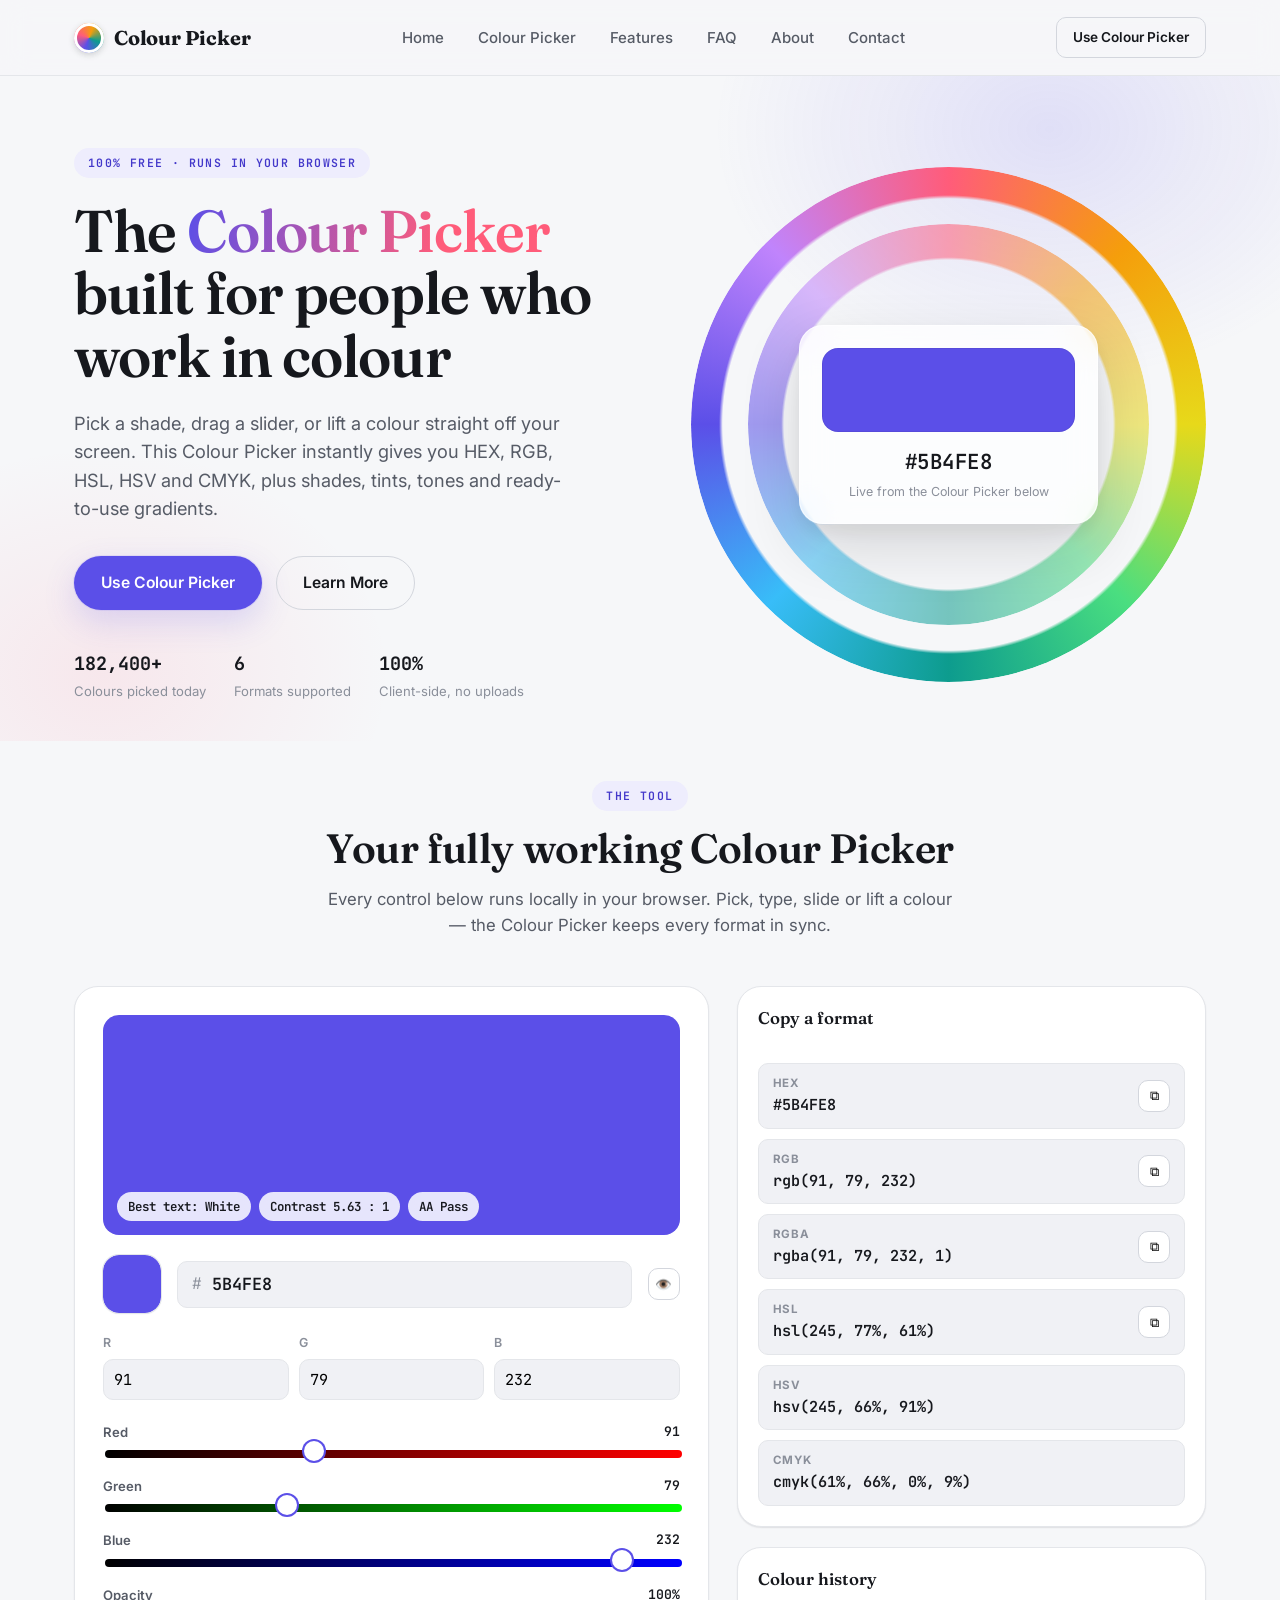
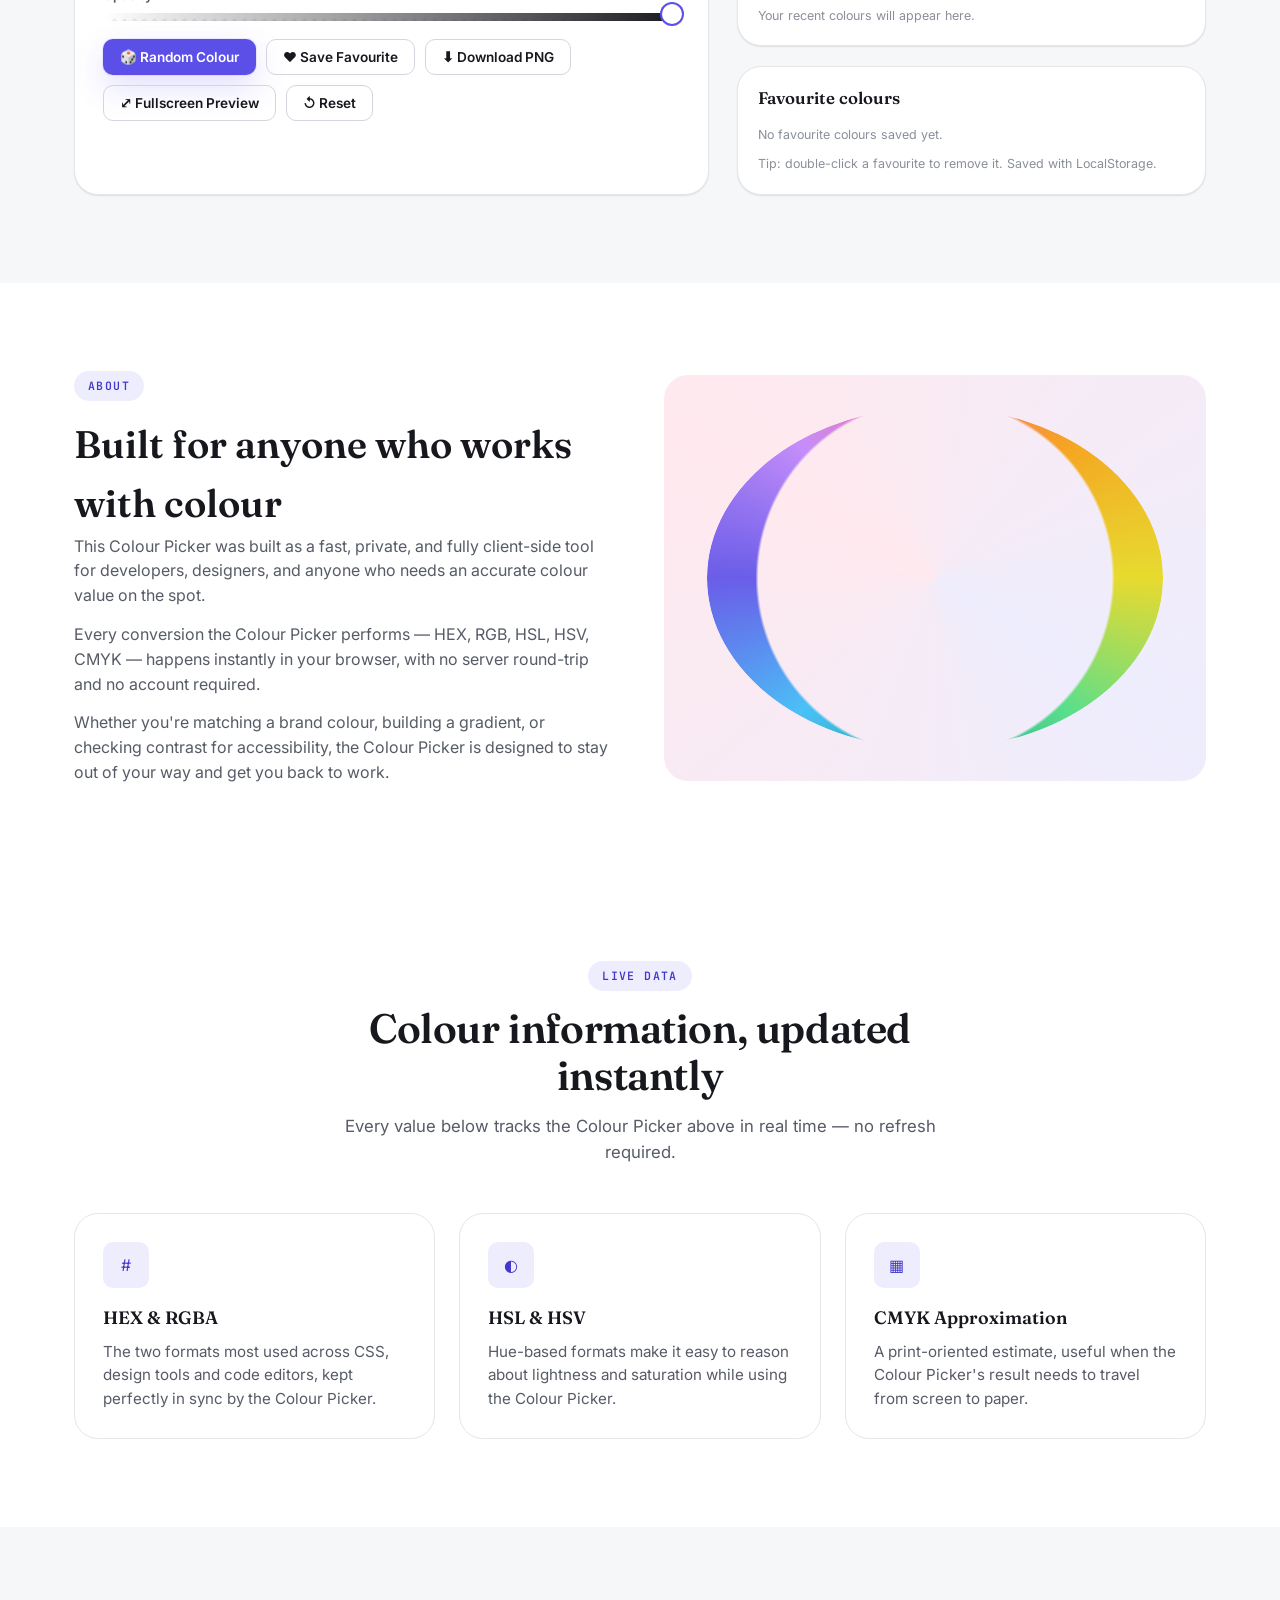
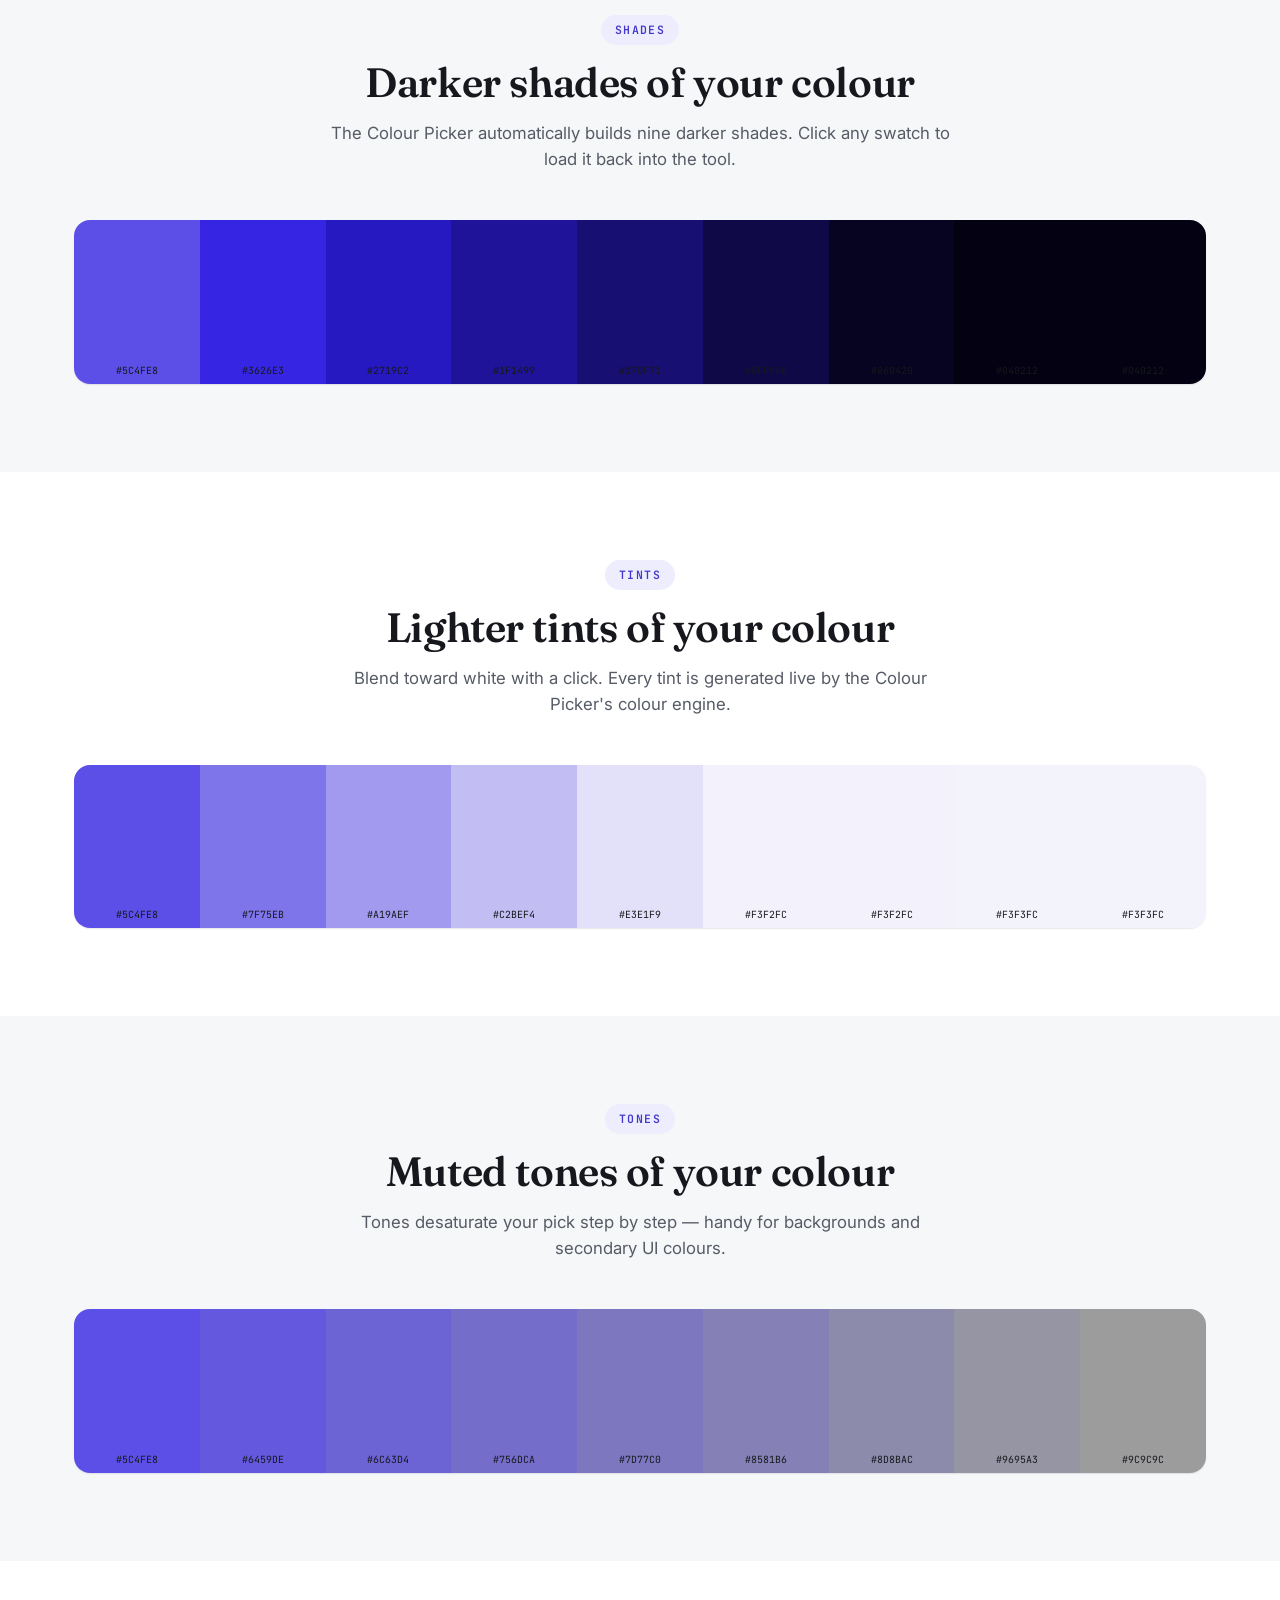
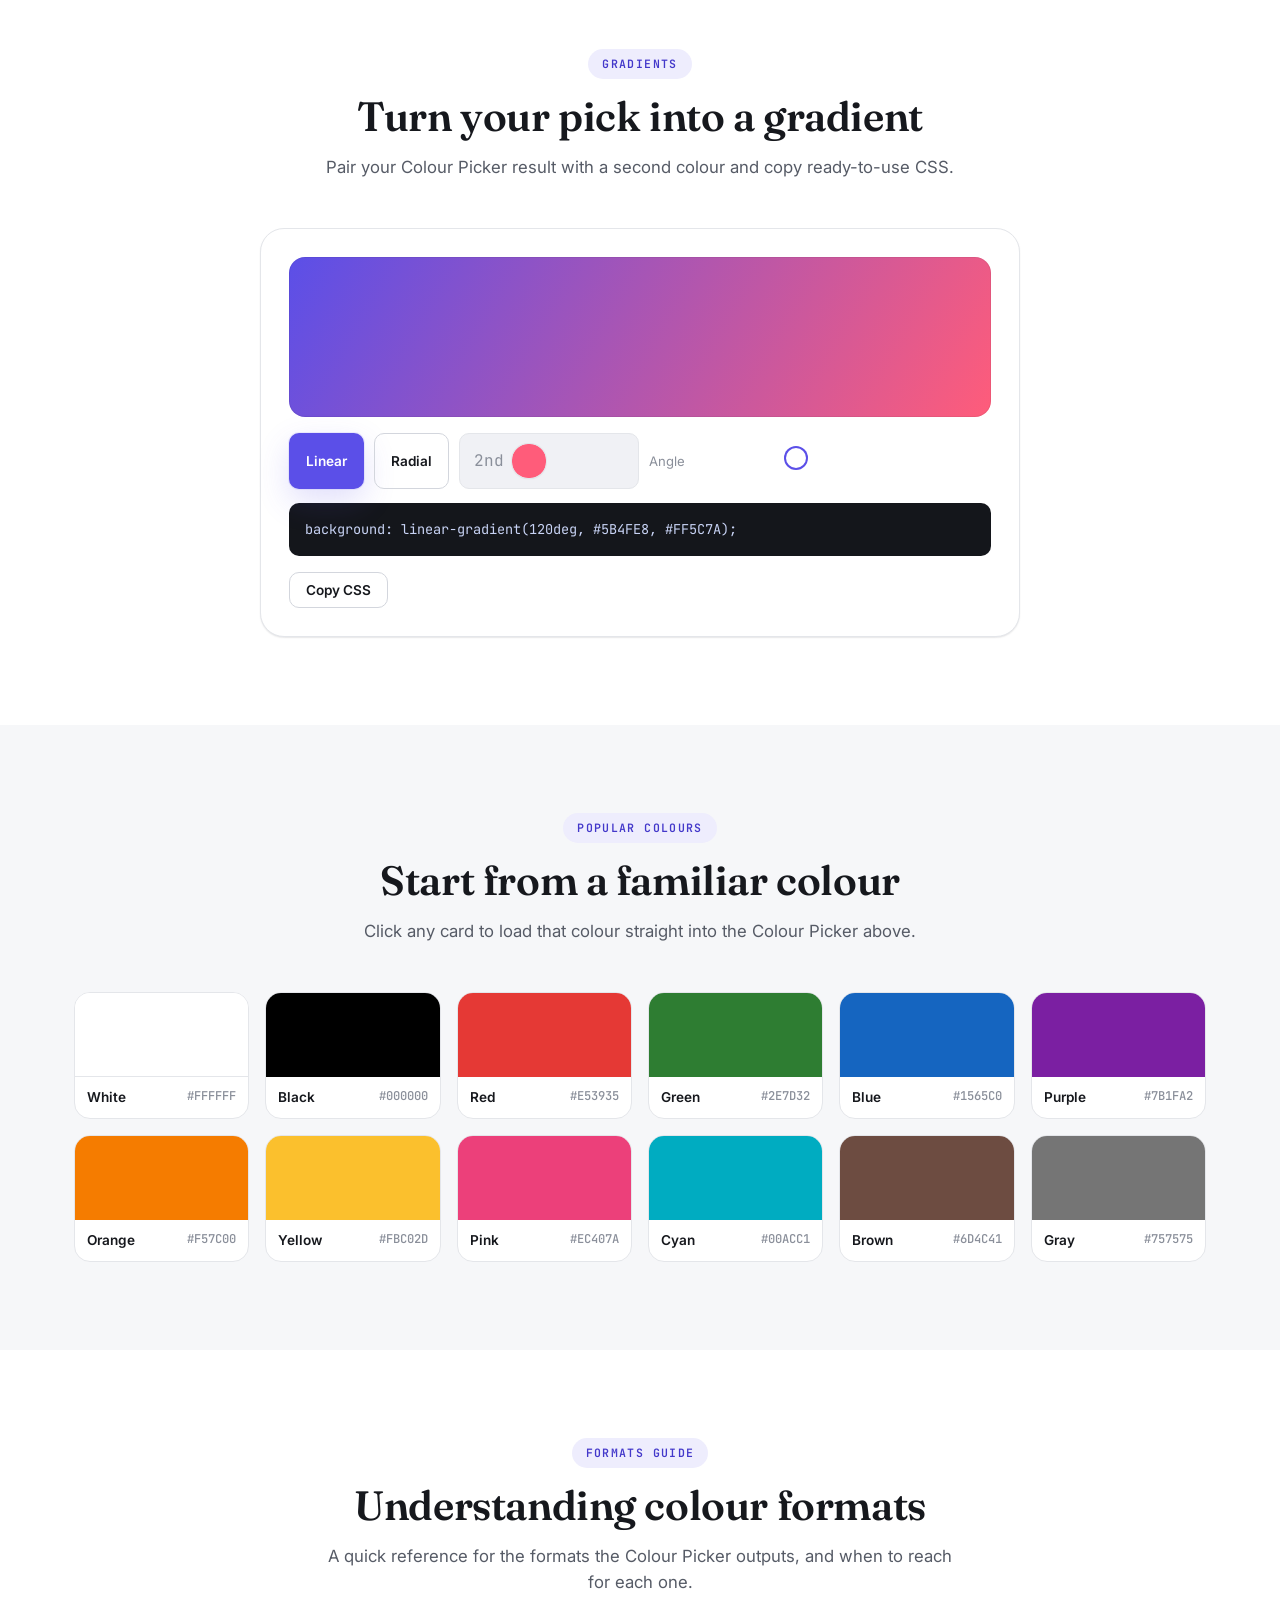
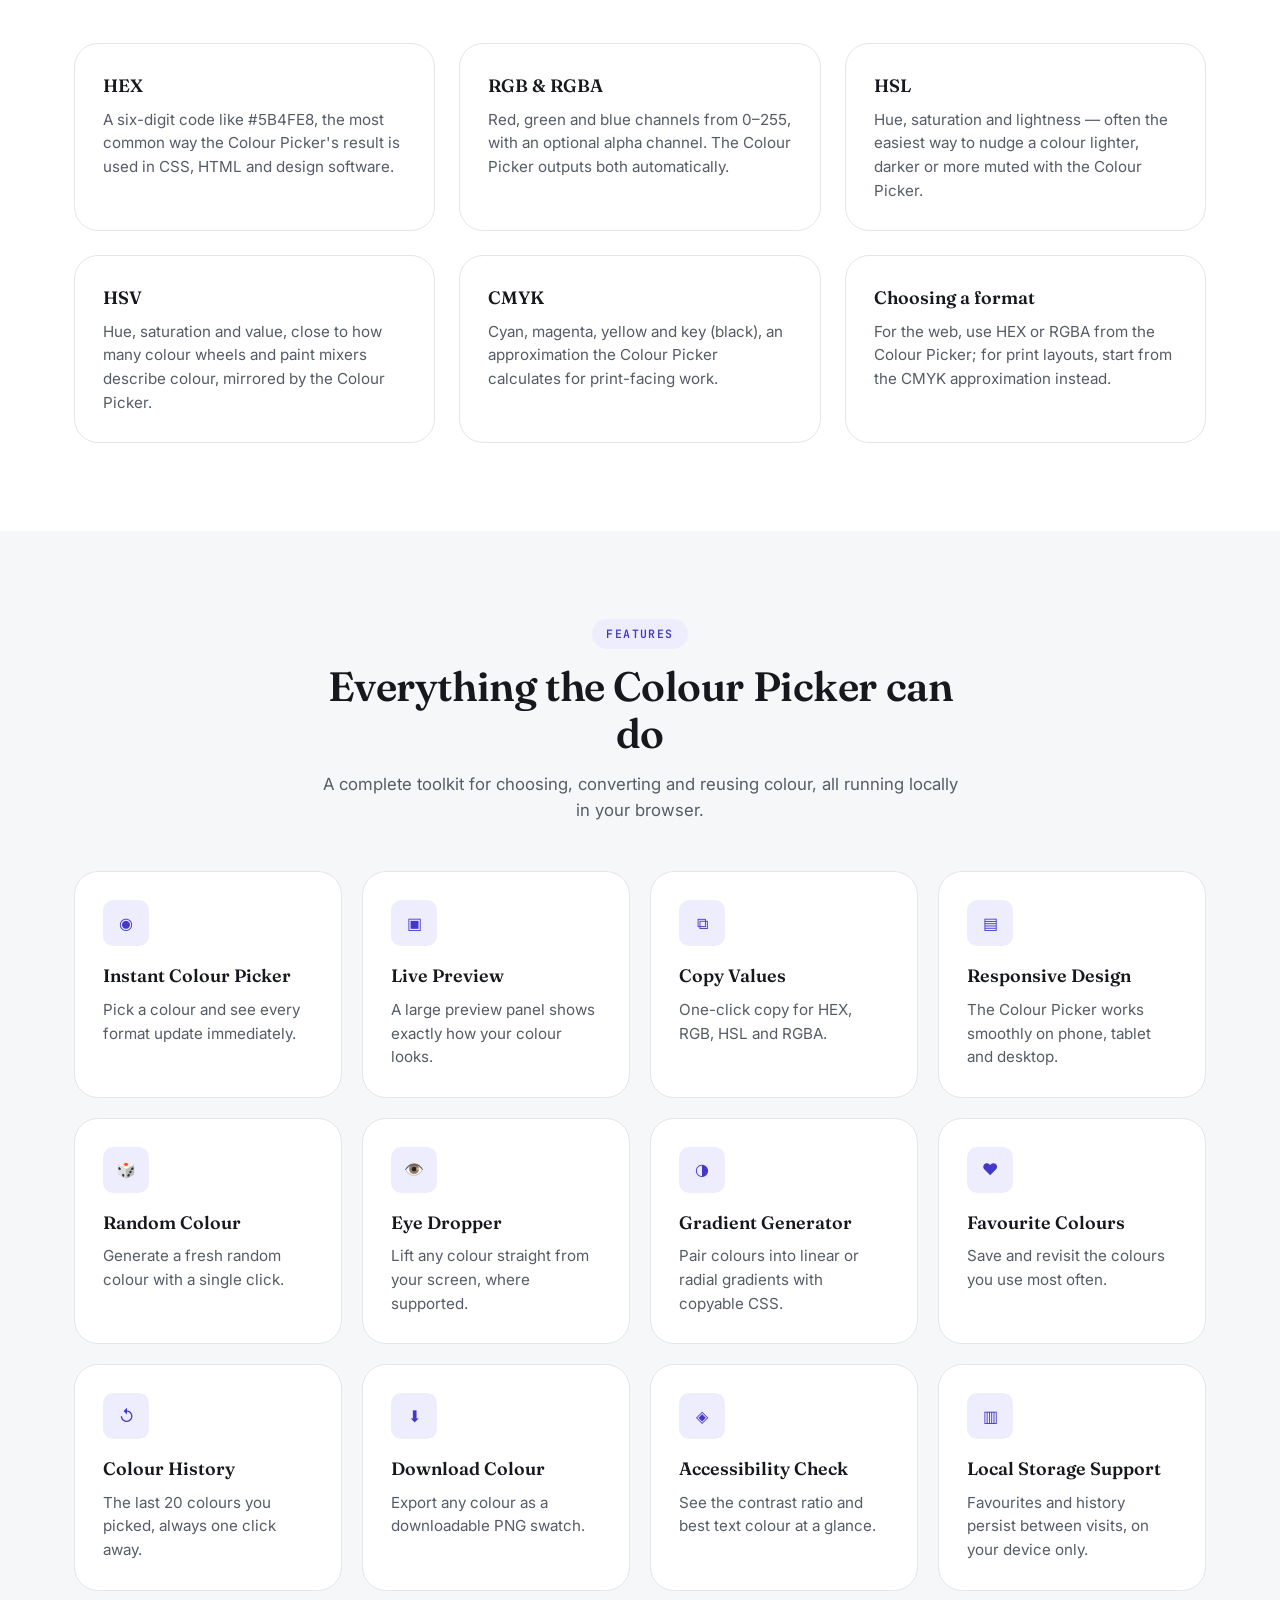
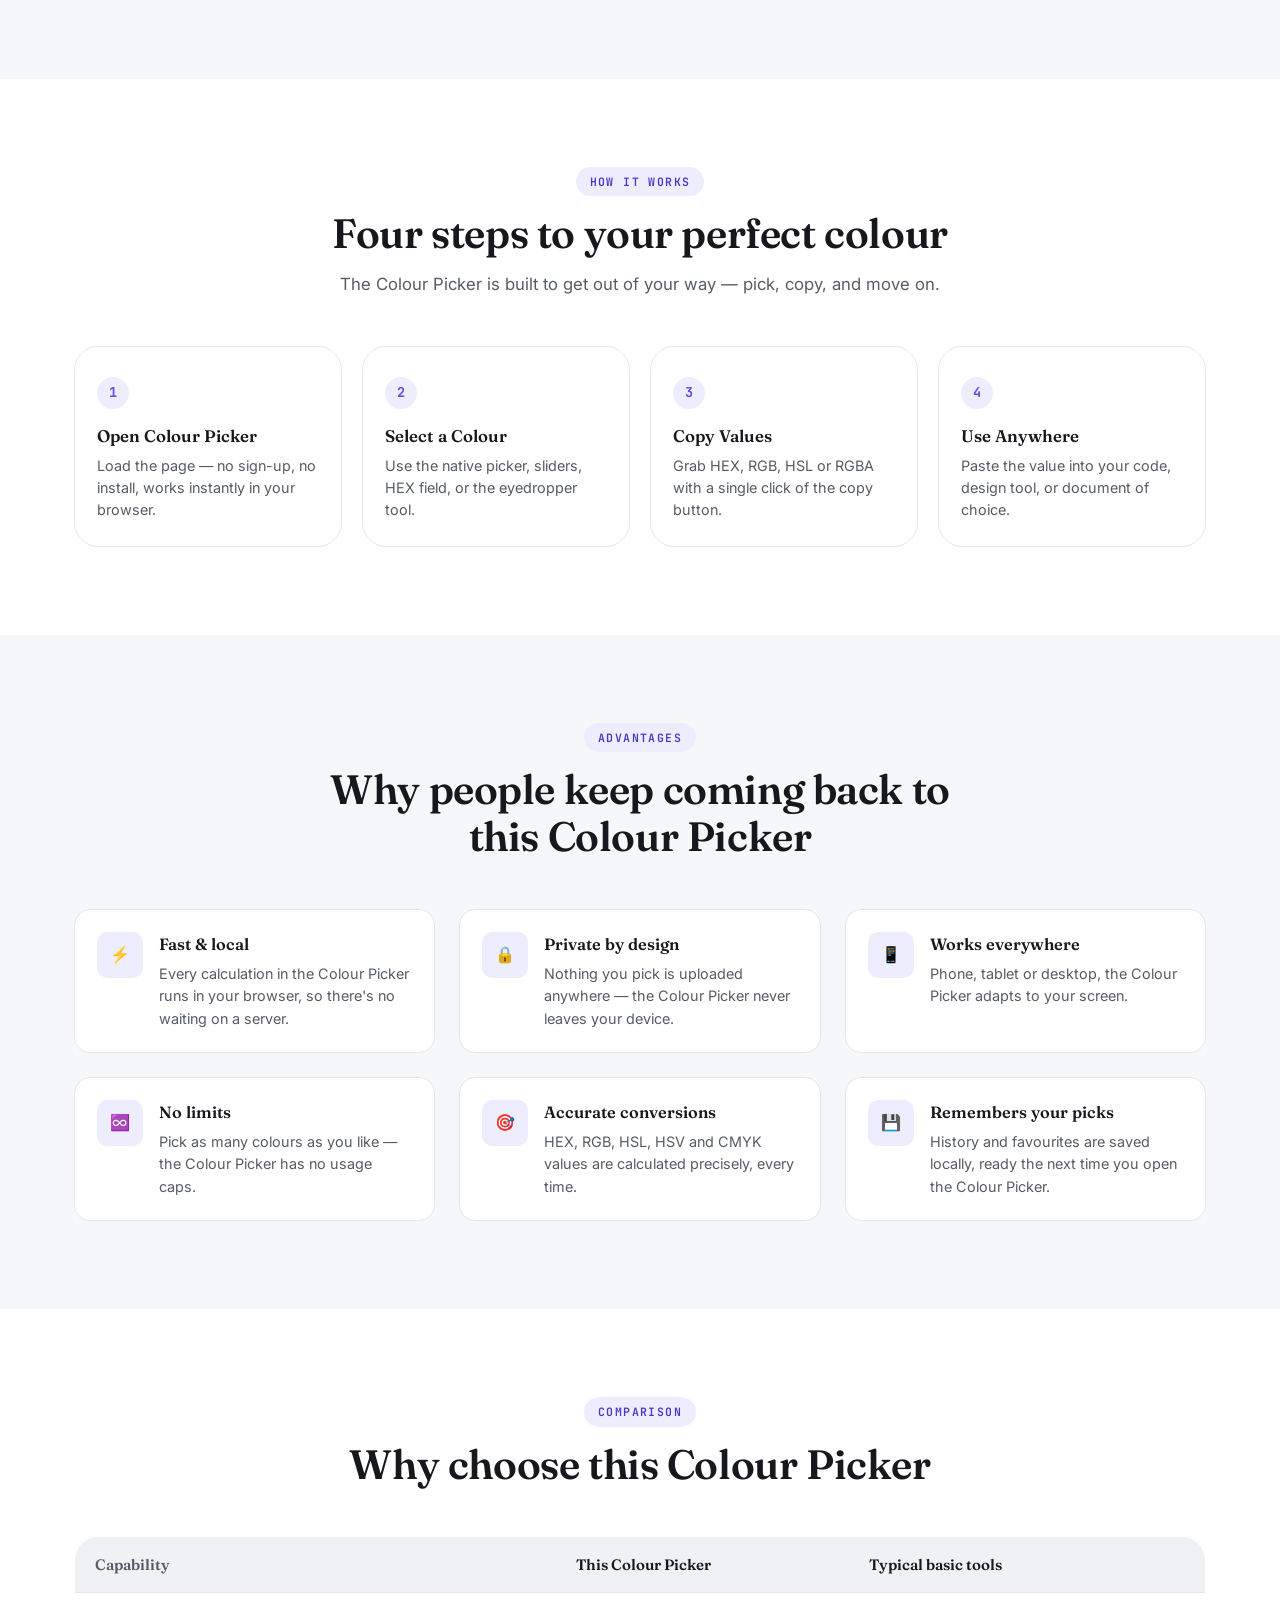
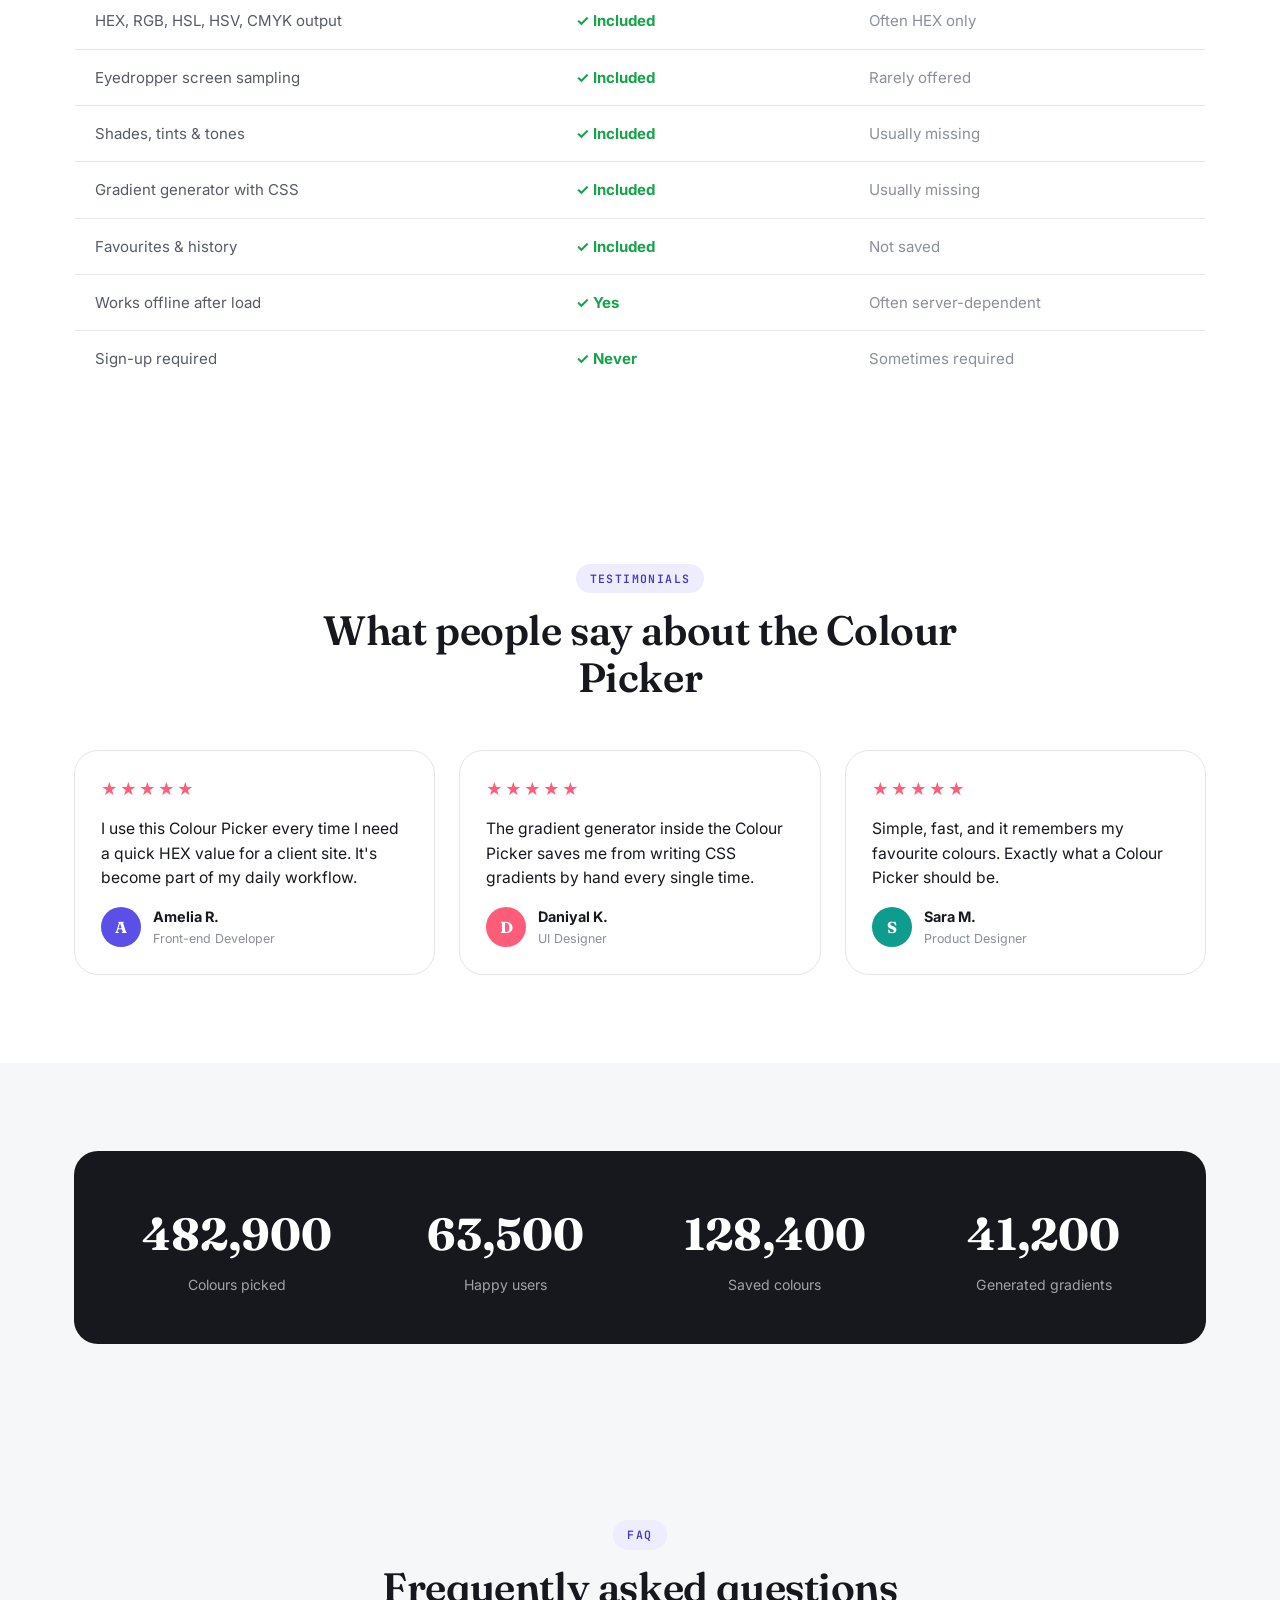
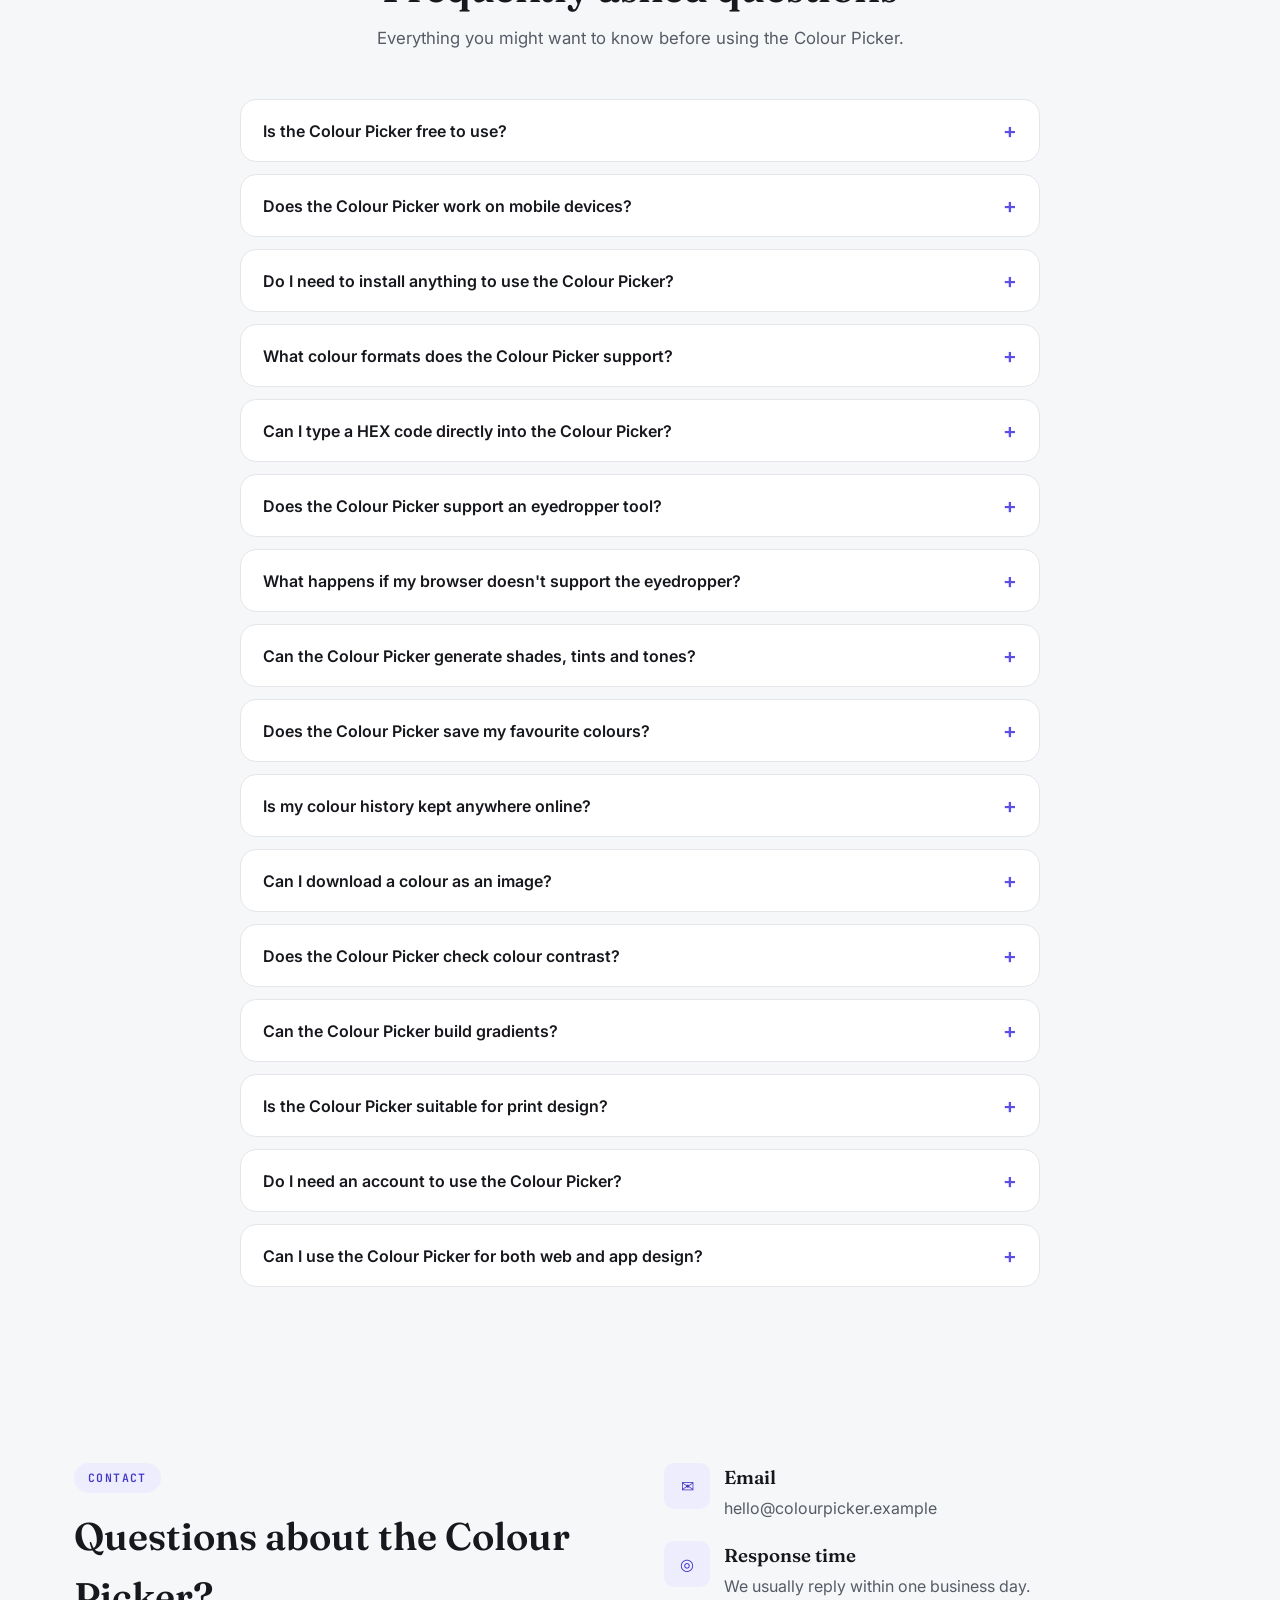
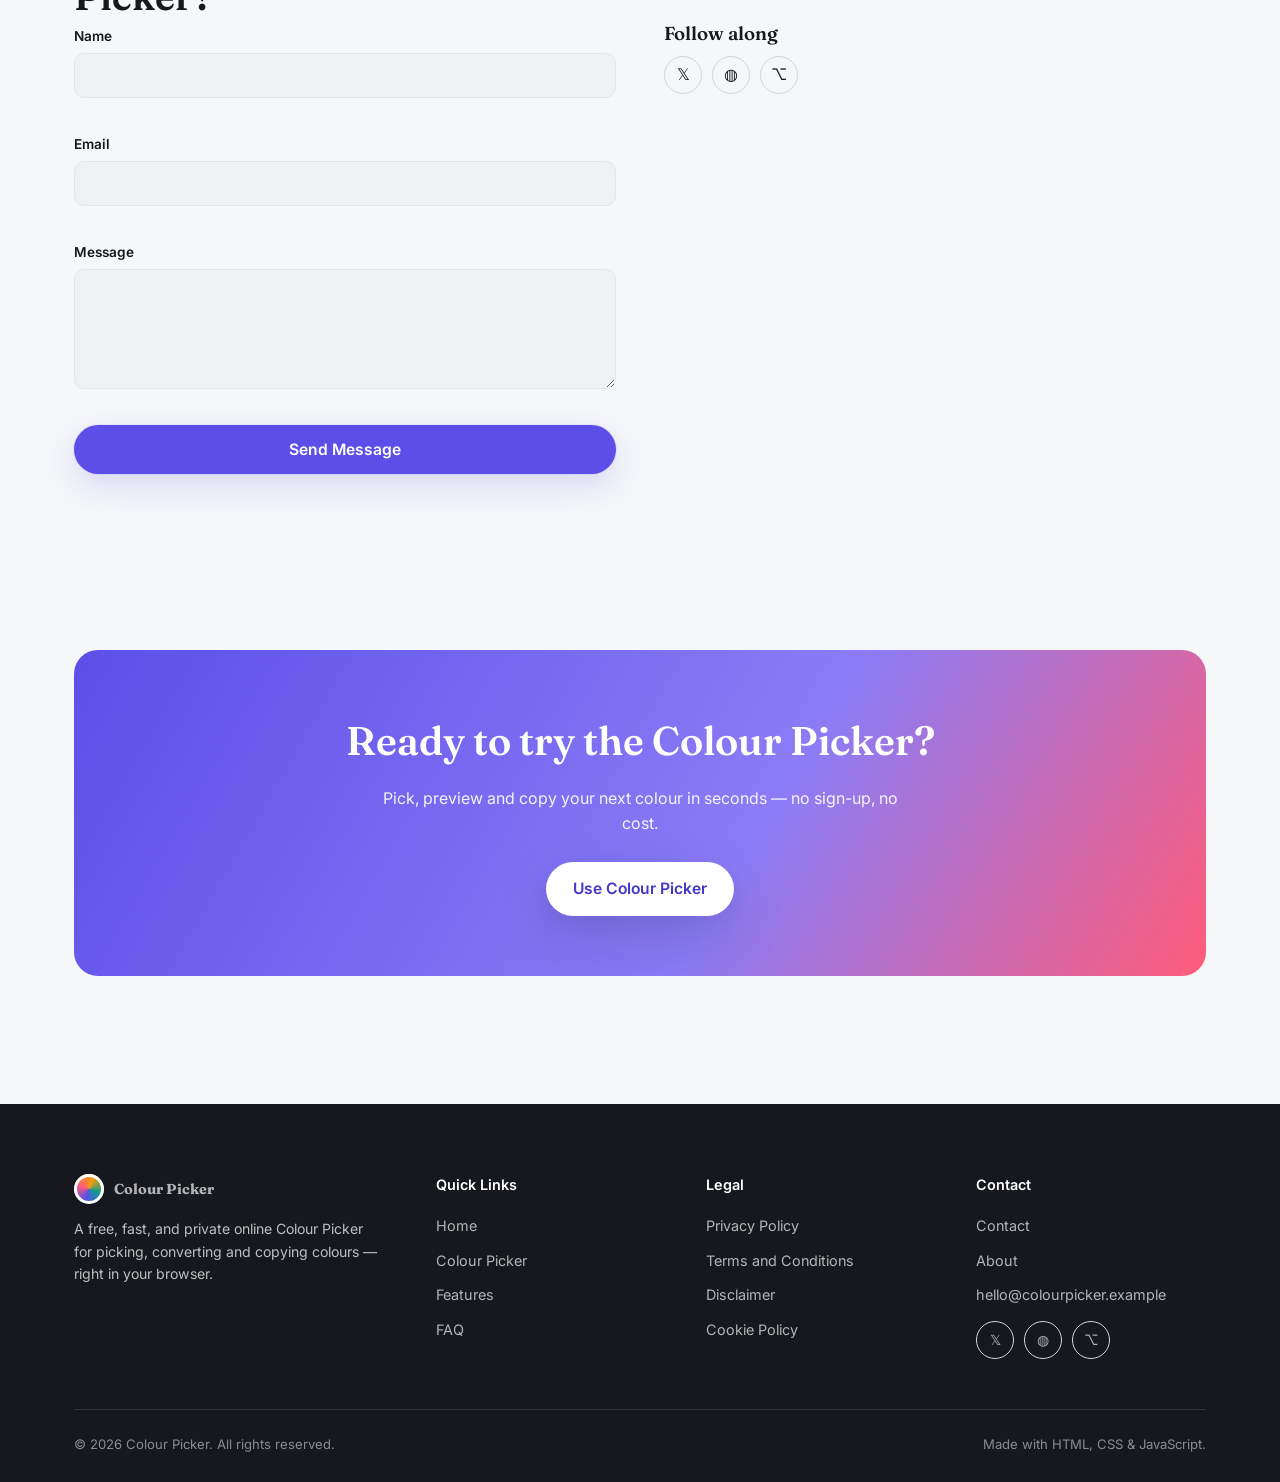
==== commit 5b728d31: "Add files via upload" ====
--- a/index.html
+++ b/index.html
@@ -3,530 +3,620 @@
 <head>
 <meta charset="UTF-8">
 <meta name="viewport" content="width=device-width, initial-scale=1.0">
-<title>Word Count | Free Online Word Count Tool</title>
-<meta name="description" content="Free online Word Count tool to instantly count words, characters, sentences, and paragraphs. Fast, accurate, and private for writers and students.">
-<meta name="keywords" content="Word Count, online Word Count, free Word Count tool, word counter, character count, sentence count">
-<meta name="author" content="Word Count">
-<meta name="publisher" content="Word Count">
+<title>Colour Picker — Free Online HEX, RGB & HSL Colour Tool</title>
+<meta name="description" content="Free online Colour Picker to pick, convert and copy colours in HEX, RGB, HSL, HSV and CMYK, with instant shades, tints and gradients.">
+<meta name="keywords" content="Colour Picker, online Colour Picker, HEX Colour Picker, RGB Colour Picker, free Colour Picker tool">
+<meta name="author" content="Colour Picker">
+<meta name="publisher" content="Colour Picker">
 <meta name="robots" content="index, follow">
-<link rel="canonical" href="https://wordcount.uk.com/index.html">
-
-<!-- Open Graph -->
+<link rel="canonical" href="https://colourpicker.uk.com/">
+<meta name="theme-color" content="#5B4FE8">
+
 <meta property="og:type" content="website">
-<meta property="og:title" content="Word Count | Free Online Word Count Tool">
-<meta property="og:description" content="Instantly analyze your text with Word Count — real-time words, characters, sentences, reading time, and more.">
-<meta property="og:url" content="https://wordcount.uk.com/index.html">
-<meta property="og:image" content="assets/images/word-count-og.png">
-
-<!-- Twitter -->
+<meta property="og:title" content="Colour Picker — Free Online Colour Picker Tool">
+<meta property="og:description" content="Pick, preview and convert colours instantly with the free online Colour Picker. HEX, RGB, HSL, HSV, CMYK, gradients, shades, tints and more.">
+<meta property="og:url" content="https://colourpicker.uk.com/">
+<meta property="og:image" content="assets/images/og-colour-picker.png">
+
 <meta name="twitter:card" content="summary_large_image">
-<meta name="twitter:title" content="Word Count | Free Online Word Count Tool">
-<meta name="twitter:description" content="Instantly analyze your text with Word Count — real-time words, characters, sentences, reading time, and more.">
-<meta name="twitter:image" content="assets/images/word-count-og.png">
-
-<link rel="preconnect" href="https://fonts.googleapis.com">
-<link rel="preconnect" href="https://fonts.gstatic.com" crossorigin>
-<link href="https://fonts.googleapis.com/css2?family=Inter:wght@400;500;600;700;800&display=swap" rel="stylesheet">
-<link rel="icon" type="image/svg+xml" href="assets/icons/favicon.svg">
-<link rel="stylesheet" href="style.css">
+<meta name="twitter:title" content="Colour Picker — Free Online Colour Picker Tool">
+<meta name="twitter:description" content="Pick, preview and convert colours instantly with the free online Colour Picker. HEX, RGB, HSL, HSV, CMYK, gradients and more.">
+<meta name="twitter:image" content="assets/images/og-colour-picker.png">
+
+<link rel="icon" href="assets/icons/favicon.svg" type="image/svg+xml">
+<link rel="stylesheet" href="style.css?v=2">
 
 <script type="application/ld+json">
 {
   "@context": "https://schema.org",
   "@type": "WebApplication",
-  "name": "Word Count",
-  "url": "https://wordcount.uk.com/index.html",
-  "applicationCategory": "UtilitiesApplication",
+  "name": "Colour Picker",
+  "applicationCategory": "DesignApplication",
   "operatingSystem": "Any",
-  "description": "Word Count is a free online tool that instantly counts words, characters, sentences, and paragraphs in your text.",
-  "offers": {
-    "@type": "Offer",
-    "price": "0",
-    "priceCurrency": "USD"
-  }
+  "description": "A free online Colour Picker for choosing, converting and copying colours in HEX, RGB, HSL, HSV and CMYK formats, with shades, tints, tones and gradient generation.",
+  "offers": { "@type": "Offer", "price": "0", "priceCurrency": "USD" }
 }
 </script>
 </head>
 <body>
 
-<a href="#main" class="visually-hidden">Skip to main content</a>
+<div class="scroll-progress" id="scroll-progress"></div>
 
 <header class="site-header">
-  <nav class="nav" aria-label="Primary">
-    <a href="index.html" class="logo" aria-label="Word Count homepage">
-      <svg viewBox="0 0 32 32" fill="none" xmlns="http://www.w3.org/2000/svg" aria-hidden="true">
-        <rect width="32" height="32" rx="9" fill="#2563EB"/>
-        <path d="M8 12h4M8 16h9M8 20h6" stroke="#fff" stroke-width="2" stroke-linecap="round"/>
-      </svg>
-      Word Count
+  <div class="container header-inner">
+    <a href="index.html" class="logo" aria-label="Colour Picker home">
+      <span class="logo-mark" aria-hidden="true"></span>
+      Colour Picker
     </a>
-
-    <ul class="nav-menu">
-      <li><a href="index.html">Home</a></li>
-      <li><a href="#tool">Word Count</a></li>
-      <li><a href="#features">Features</a></li>
-      <li><a href="#how-it-works">How It Works</a></li>
-      <li><a href="#faq">FAQ</a></li>
-      <li><a href="#contact">Contact</a></li>
-    </ul>
-
-    <div class="nav-cta">
-      <a href="#tool" class="btn btn-primary btn-sm ripple">Start Word Count</a>
-    </div>
-
-    <button class="nav-toggle" id="navToggle" aria-label="Toggle menu" aria-expanded="false" aria-controls="mobileMenu">
-      <span></span><span></span><span></span>
-    </button>
-  </nav>
-
-  <div class="mobile-menu" id="mobileMenu">
-    <ul>
-      <li><a href="index.html">Home</a></li>
-      <li><a href="#tool">Word Count</a></li>
-      <li><a href="#features">Features</a></li>
-      <li><a href="#how-it-works">How It Works</a></li>
-      <li><a href="#faq">FAQ</a></li>
-      <li><a href="#contact">Contact</a></li>
-    </ul>
+    <nav class="main-nav" id="main-nav" aria-label="Primary">
+      <ul>
+        <li><a href="#top">Home</a></li>
+        <li><a href="#tool">Colour Picker</a></li>
+        <li><a href="#features">Features</a></li>
+        <li><a href="#faq">FAQ</a></li>
+        <li><a href="#about">About</a></li>
+        <li><a href="#contact">Contact</a></li>
+      </ul>
+    </nav>
+    <div class="header-cta">
+      <a href="#tool" class="btn btn-ghost btn-sm">Use Colour Picker</a>
+      <button class="nav-toggle" id="nav-toggle" aria-label="Toggle menu" aria-expanded="false">
+        <span></span>
+      </button>
+    </div>
   </div>
 </header>
 
-<main id="main">
+<main id="top">
 
   <!-- HERO -->
   <section class="hero">
-    <div class="container">
+    <div class="container hero-grid">
       <div class="hero-copy">
-        <span class="eyebrow">Free &amp; Instant</span>
-        <h1>The fastest way to run a <span>Word Count</span></h1>
-        <p>
-          Word Count gives you an instant, accurate Word Count for any piece of text.
-          Paste your document, and Word Count updates live — words, characters, sentences,
-          paragraphs, reading time and more — so every Word Count you run is precise, private,
-          and ready in seconds.
-        </p>
+        <span class="eyebrow">100% Free · Runs In Your Browser</span>
+        <h1>The <em>Colour Picker</em> built for people who work in colour</h1>
+        <p>Pick a shade, drag a slider, or lift a colour straight off your screen. This Colour Picker instantly gives you HEX, RGB, HSL, HSV and CMYK, plus shades, tints, tones and ready-to-use gradients.</p>
         <div class="hero-actions">
-          <a href="#tool" class="btn btn-primary ripple">Start Word Count</a>
-          <a href="#features" class="btn btn-outline">Learn More</a>
-        </div>
-      </div>
-
-      <div class="hero-art" aria-hidden="true">
-        <svg viewBox="0 0 480 420" xmlns="http://www.w3.org/2000/svg" role="img" aria-label="Illustration of a document being analyzed by Word Count">
-          <defs>
-            <linearGradient id="g1" x1="0" y1="0" x2="1" y2="1">
-              <stop offset="0" stop-color="#2563EB"/>
-              <stop offset="1" stop-color="#60A5FA"/>
-            </linearGradient>
-          </defs>
-          <rect x="40" y="30" width="260" height="340" rx="20" fill="#fff" stroke="#E5E7EB" stroke-width="2"/>
-          <rect x="70" y="70" width="160" height="14" rx="7" fill="#E5E7EB"/>
-          <rect x="70" y="100" width="200" height="10" rx="5" fill="#E5E7EB"/>
-          <rect x="70" y="120" width="190" height="10" rx="5" fill="#E5E7EB"/>
-          <rect x="70" y="140" width="200" height="10" rx="5" fill="#E5E7EB"/>
-          <rect x="70" y="160" width="140" height="10" rx="5" fill="#E5E7EB"/>
-          <rect x="70" y="190" width="200" height="10" rx="5" fill="#E5E7EB"/>
-          <rect x="70" y="210" width="180" height="10" rx="5" fill="#E5E7EB"/>
-          <rect x="70" y="230" width="200" height="10" rx="5" fill="#E5E7EB"/>
-          <rect x="70" y="250" width="120" height="10" rx="5" fill="#E5E7EB"/>
-          <circle cx="330" cy="270" r="90" fill="url(#g1)" opacity="0.12"/>
-          <rect x="250" y="200" width="190" height="150" rx="18" fill="url(#g1)"/>
-          <text x="345" y="255" text-anchor="middle" font-family="Inter, sans-serif" font-size="34" font-weight="800" fill="#fff">128</text>
-          <text x="345" y="280" text-anchor="middle" font-family="Inter, sans-serif" font-size="12" fill="#DBEAFE" letter-spacing="1">WORDS</text>
-          <rect x="272" y="300" width="146" height="8" rx="4" fill="rgba(255,255,255,0.35)"/>
-          <rect x="272" y="316" width="100" height="8" rx="4" fill="rgba(255,255,255,0.35)"/>
-          <circle cx="90" cy="330" r="6" fill="#60A5FA"/>
-        </svg>
-      </div>
-    </div>
-  </section>
-
-  <!-- TOOL -->
-  <section class="tool-section" id="tool">
-    <div class="container">
-      <div class="section-head reveal">
+          <a href="#tool" class="btn btn-primary">Use Colour Picker</a>
+          <a href="#features" class="btn btn-ghost">Learn More</a>
+        </div>
+        <div class="hero-meta">
+          <div><strong data-count-to="182400" data-suffix="+">0</strong><span>Colours picked today</span></div>
+          <div><strong data-count-to="6" data-suffix="">0</strong><span>Formats supported</span></div>
+          <div><strong data-count-to="100" data-suffix="%">0</strong><span>Client-side, no uploads</span></div>
+        </div>
+      </div>
+      <div class="hero-visual" aria-hidden="true">
+        <div class="ring"></div>
+        <div class="ring ring-2"></div>
+        <div class="hero-chip">
+          <div class="hero-chip-swatch" id="hero-chip-swatch"></div>
+          <code id="hero-chip-code">#5B4FE8</code>
+          <span>Live from the Colour Picker below</span>
+        </div>
+      </div>
+    </div>
+  </section>
+  <!-- MAIN TOOL -->
+  <section class="section tool-section" id="tool">
+    <div class="container">
+      <div class="section-head">
         <span class="eyebrow">The Tool</span>
-        <h2>Run a live Word Count on your text</h2>
-        <p>Paste, type, or upload a file below and watch your Word Count update instantly, with no page reloads and nothing sent to a server.</p>
-      </div>
-
-      <div class="tool-wrap reveal">
-        <div class="tool-panel">
-          <div class="tool-toolbar">
-            <button class="btn btn-outline btn-sm" id="btnPaste" type="button">Paste</button>
-            <button class="btn btn-outline btn-sm" id="btnClear" type="button">Clear</button>
-            <button class="btn btn-outline btn-sm" id="btnCopy" type="button">Copy</button>
-            <button class="btn btn-outline btn-sm" id="btnDownload" type="button">Download TXT</button>
-            <button class="btn btn-outline btn-sm" id="btnUpload" type="button">Upload TXT</button>
-            <input type="file" id="uploadInput" accept=".txt" class="visually-hidden" aria-hidden="true">
-          </div>
-
-          <label for="wordCountTextarea" class="visually-hidden">Enter text for Word Count</label>
-          <textarea id="wordCountTextarea" placeholder="Start typing or paste your text here to see your Word Count update in real time…" aria-label="Word Count input area"></textarea>
-
-          <div class="progress-row">
-            <span id="progressLabel">0 / 5000 characters</span>
-            <div class="progress-bar"><div class="progress-fill" id="progressFill"></div></div>
-          </div>
-
-          <div class="limit-controls">
-            <label for="limitInput">Character limit</label>
-            <input type="number" id="limitInput" value="5000" min="1">
-            <label class="switch">
-              <input type="checkbox" id="noLimitToggle" aria-label="Enable no limit mode">
-              <span class="slider"></span>
-            </label>
-            <span>No Limit Mode</span>
-          </div>
-
-          <div class="tool-utility-row">
-            <button class="btn btn-outline btn-sm" id="btnTrim" type="button">Trim Text</button>
-            <button class="btn btn-outline btn-sm" id="btnSingleSpace" type="button">Single Space</button>
-            <button class="btn btn-outline btn-sm" id="btnRemoveExtraLines" type="button">Remove Extra Lines</button>
-          </div>
-        </div>
-
+        <h2>Your fully working Colour Picker</h2>
+        <p>Every control below runs locally in your browser. Pick, type, slide or lift a colour — the Colour Picker keeps every format in sync.</p>
+      </div>
+
+      <div class="tool-shell reveal">
+        <div class="card tool-main">
+          <div class="preview-panel">
+            <div class="preview-fill" id="preview-fill"></div>
+            <div class="preview-contrast">
+              <span class="pill">Best text: <span id="contrast-text">White</span></span>
+              <span class="pill">Contrast <span id="contrast-ratio">4.50 : 1</span></span>
+              <span class="pill" id="contrast-badge">AA Pass</span>
+            </div>
+          </div>
+
+          <div class="picker-row">
+            <input type="color" id="native-color" value="#5B4FE8" aria-label="Native colour picker">
+            <div class="hex-field">
+              <span>#</span>
+              <input type="text" id="hex-input" maxlength="6" value="5B4FE8" aria-label="Editable HEX field">
+            </div>
+            <button class="icon-btn" id="eyedropper-btn" title="Pick colour from screen" aria-label="Pick colour from screen">👁️</button>
+          </div>
+
+          <div class="rgb-fields">
+            <label>R <input type="number" min="0" max="255" id="rgb-r" value="91"></label>
+            <label>G <input type="number" min="0" max="255" id="rgb-g" value="79"></label>
+            <label>B <input type="number" min="0" max="255" id="rgb-b" value="232"></label>
+          </div>
+
+          <div class="slider-group">
+            <div class="slider-row">
+              <div class="slider-label"><span>Red</span><span id="slider-r-val">91</span></div>
+              <input type="range" id="slider-r" min="0" max="255" value="91" aria-label="Red slider">
+            </div>
+            <div class="slider-row">
+              <div class="slider-label"><span>Green</span><span id="slider-g-val">79</span></div>
+              <input type="range" id="slider-g" min="0" max="255" value="79" aria-label="Green slider">
+            </div>
+            <div class="slider-row">
+              <div class="slider-label"><span>Blue</span><span id="slider-b-val">232</span></div>
+              <input type="range" id="slider-b" min="0" max="255" value="232" aria-label="Blue slider">
+            </div>
+            <div class="slider-row">
+              <div class="slider-label"><span>Opacity</span><span id="slider-a-val">100%</span></div>
+              <input type="range" id="slider-a" min="0" max="100" value="100" aria-label="Opacity slider">
+            </div>
+          </div>
+
+          <div class="action-row">
+            <button class="btn btn-primary btn-sm" id="random-btn">🎲 Random Colour</button>
+            <button class="btn btn-ghost btn-sm" id="add-favorite-btn">♥ Save Favourite</button>
+            <button class="btn btn-ghost btn-sm" id="download-btn">⬇ Download PNG</button>
+            <button class="btn btn-ghost btn-sm" id="fullscreen-btn">⤢ Fullscreen Preview</button>
+            <button class="btn btn-ghost btn-sm" id="reset-btn">↺ Reset</button>
+          </div>
+        </div>
+
+        <div class="tool-side">
+          <div class="card side-block">
+            <h3>Copy a format</h3>
+            <div class="side-block-body format-list">
+              <div class="format-row">
+                <div><div class="label">Hex</div><div class="value" id="out-hex">#5B4FE8</div></div>
+                <div class="value-wrap"><button class="icon-btn" data-copy="#out-hex" data-label="HEX" aria-label="Copy HEX">⧉</button></div>
+              </div>
+              <div class="format-row">
+                <div><div class="label">RGB</div><div class="value" id="out-rgb">rgb(91, 79, 232)</div></div>
+                <div class="value-wrap"><button class="icon-btn" data-copy="#out-rgb" data-label="RGB" aria-label="Copy RGB">⧉</button></div>
+              </div>
+              <div class="format-row">
+                <div><div class="label">RGBA</div><div class="value" id="out-rgba">rgba(91, 79, 232, 1)</div></div>
+                <div class="value-wrap"><button class="icon-btn" data-copy="#out-rgba" data-label="RGBA" aria-label="Copy RGBA">⧉</button></div>
+              </div>
+              <div class="format-row">
+                <div><div class="label">HSL</div><div class="value" id="out-hsl">hsl(247, 78%, 61%)</div></div>
+                <div class="value-wrap"><button class="icon-btn" data-copy="#out-hsl" data-label="HSL" aria-label="Copy HSL">⧉</button></div>
+              </div>
+              <div class="format-row">
+                <div><div class="label">HSV</div><div class="value" id="out-hsv">hsv(247, 66%, 91%)</div></div>
+              </div>
+              <div class="format-row">
+                <div><div class="label">CMYK</div><div class="value" id="out-cmyk">cmyk(61%, 66%, 0%, 9%)</div></div>
+              </div>
+            </div>
+          </div>
+
+          <div class="card side-block">
+            <div class="fav-row" style="padding:18px 20px 0;">
+              <h3 style="padding:0;">Colour history</h3>
+            </div>
+            <div class="side-block-body">
+              <div class="swatch-grid" id="history-grid"></div>
+            </div>
+          </div>
+
+          <div class="card side-block">
+            <div class="fav-row" style="padding:18px 20px 0;">
+              <h3 style="padding:0;">Favourite colours</h3>
+            </div>
+            <div class="side-block-body">
+              <div class="swatch-grid" id="favorites-grid"></div>
+              <p style="font-size:0.78rem;color:var(--ink-faint);margin-top:10px;">Tip: double-click a favourite to remove it. Saved with LocalStorage.</p>
+            </div>
+          </div>
+        </div>
+      </div>
+    </div>
+  </section>
+  <!-- ABOUT -->
+  <section class="section section-alt" id="about">
+    <div class="container about-grid">
+      <div class="about-copy reveal">
+        <span class="eyebrow">About</span>
+        <h2 style="font-family:var(--font-display);font-size:clamp(1.8rem,3vw,2.4rem);font-weight:600;margin-top:14px;">Built for anyone who works with colour</h2>
+        <p>This Colour Picker was built as a fast, private, and fully client-side tool for developers, designers, and anyone who needs an accurate colour value on the spot.</p>
+        <p>Every conversion the Colour Picker performs — HEX, RGB, HSL, HSV, CMYK — happens instantly in your browser, with no server round-trip and no account required.</p>
+        <p>Whether you're matching a brand colour, building a gradient, or checking contrast for accessibility, the Colour Picker is designed to stay out of your way and get you back to work.</p>
+      </div>
+      <div class="about-visual reveal" aria-hidden="true">
+        <div class="ring"></div>
+      </div>
+    </div>
+  </section>
+  <!-- COLOUR INFORMATION -->
+  <section class="section section-alt">
+    <div class="container">
+      <div class="section-head reveal">
+        <span class="eyebrow">Live Data</span>
+        <h2>Colour information, updated instantly</h2>
+        <p>Every value below tracks the Colour Picker above in real time — no refresh required.</p>
+      </div>
+      <div class="grid-3 reveal">
+        <div class="feature-card">
+          <div class="feature-icon">#</div>
+          <h3>HEX &amp; RGBA</h3>
+          <p>The two formats most used across CSS, design tools and code editors, kept perfectly in sync by the Colour Picker.</p>
+        </div>
+        <div class="feature-card">
+          <div class="feature-icon">◐</div>
+          <h3>HSL &amp; HSV</h3>
+          <p>Hue-based formats make it easy to reason about lightness and saturation while using the Colour Picker.</p>
+        </div>
+        <div class="feature-card">
+          <div class="feature-icon">▦</div>
+          <h3>CMYK Approximation</h3>
+          <p>A print-oriented estimate, useful when the Colour Picker's result needs to travel from screen to paper.</p>
+        </div>
+      </div>
+    </div>
+  </section>
+  <!-- SHADES -->
+  <section class="section">
+    <div class="container">
+      <div class="section-head reveal">
+        <span class="eyebrow">Shades</span>
+        <h2>Darker shades of your colour</h2>
+        <p>The Colour Picker automatically builds nine darker shades. Click any swatch to load it back into the tool.</p>
+      </div>
+      <div class="scale-strip reveal" id="shades-strip"></div>
+    </div>
+  </section>
+  <!-- TINTS -->
+  <section class="section section-alt">
+    <div class="container">
+      <div class="section-head reveal">
+        <span class="eyebrow">Tints</span>
+        <h2>Lighter tints of your colour</h2>
+        <p>Blend toward white with a click. Every tint is generated live by the Colour Picker's colour engine.</p>
+      </div>
+      <div class="scale-strip reveal" id="tints-strip"></div>
+    </div>
+  </section>
+  <!-- TONES -->
+  <section class="section">
+    <div class="container">
+      <div class="section-head reveal">
+        <span class="eyebrow">Tones</span>
+        <h2>Muted tones of your colour</h2>
+        <p>Tones desaturate your pick step by step — handy for backgrounds and secondary UI colours.</p>
+      </div>
+      <div class="scale-strip reveal" id="tones-strip"></div>
+    </div>
+  </section>
+  <!-- GRADIENT -->
+  <section class="section section-alt">
+    <div class="container">
+      <div class="section-head reveal">
+        <span class="eyebrow">Gradients</span>
+        <h2>Turn your pick into a gradient</h2>
+        <p>Pair your Colour Picker result with a second colour and copy ready-to-use CSS.</p>
+      </div>
+      <div class="card tool-main reveal" style="max-width:760px;margin:0 auto;">
+        <div class="gradient-preview" id="gradient-preview"></div>
+        <div class="gradient-controls">
+          <button class="btn btn-primary btn-sm" data-gradient-type="linear">Linear</button>
+          <button class="btn btn-ghost btn-sm" data-gradient-type="radial">Radial</button>
+          <label class="hex-field" style="flex:0 0 auto;">
+            <span>2nd</span>
+            <input type="color" id="gradient-second" value="#FF5C7A" style="width:34px;height:34px;">
+          </label>
+          <label style="display:flex;align-items:center;gap:8px;flex:1;min-width:160px;">
+            <span style="font-size:0.82rem;color:var(--ink-faint);">Angle</span>
+            <input type="range" id="gradient-angle" min="0" max="360" value="120">
+          </label>
+        </div>
+        <div class="code-box" id="gradient-code">background: linear-gradient(120deg, #5B4FE8, #FF5C7A);</div>
+        <div class="action-row">
+          <button class="btn btn-ghost btn-sm" data-copy="#gradient-code" data-label="Gradient CSS">Copy CSS</button>
+        </div>
+      </div>
+    </div>
+  </section>
+  <!-- POPULAR COLOURS -->
+  <section class="section">
+    <div class="container">
+      <div class="section-head reveal">
+        <span class="eyebrow">Popular Colours</span>
+        <h2>Start from a familiar colour</h2>
+        <p>Click any card to load that colour straight into the Colour Picker above.</p>
+      </div>
+      <div class="popular-grid reveal">
+        <div class="popular-card" data-popular-hex="#FFFFFF"><div class="popular-swatch" style="background:#FFFFFF;border-bottom:1px solid var(--border);"></div><div class="popular-label">White <span>#FFFFFF</span></div></div>
+        <div class="popular-card" data-popular-hex="#000000"><div class="popular-swatch" style="background:#000000;"></div><div class="popular-label">Black <span>#000000</span></div></div>
+        <div class="popular-card" data-popular-hex="#E53935"><div class="popular-swatch" style="background:#E53935;"></div><div class="popular-label">Red <span>#E53935</span></div></div>
+        <div class="popular-card" data-popular-hex="#2E7D32"><div class="popular-swatch" style="background:#2E7D32;"></div><div class="popular-label">Green <span>#2E7D32</span></div></div>
+        <div class="popular-card" data-popular-hex="#1565C0"><div class="popular-swatch" style="background:#1565C0;"></div><div class="popular-label">Blue <span>#1565C0</span></div></div>
+        <div class="popular-card" data-popular-hex="#7B1FA2"><div class="popular-swatch" style="background:#7B1FA2;"></div><div class="popular-label">Purple <span>#7B1FA2</span></div></div>
+        <div class="popular-card" data-popular-hex="#F57C00"><div class="popular-swatch" style="background:#F57C00;"></div><div class="popular-label">Orange <span>#F57C00</span></div></div>
+        <div class="popular-card" data-popular-hex="#FBC02D"><div class="popular-swatch" style="background:#FBC02D;"></div><div class="popular-label">Yellow <span>#FBC02D</span></div></div>
+        <div class="popular-card" data-popular-hex="#EC407A"><div class="popular-swatch" style="background:#EC407A;"></div><div class="popular-label">Pink <span>#EC407A</span></div></div>
+        <div class="popular-card" data-popular-hex="#00ACC1"><div class="popular-swatch" style="background:#00ACC1;"></div><div class="popular-label">Cyan <span>#00ACC1</span></div></div>
+        <div class="popular-card" data-popular-hex="#6D4C41"><div class="popular-swatch" style="background:#6D4C41;"></div><div class="popular-label">Brown <span>#6D4C41</span></div></div>
+        <div class="popular-card" data-popular-hex="#757575"><div class="popular-swatch" style="background:#757575;"></div><div class="popular-label">Gray <span>#757575</span></div></div>
+      </div>
+    </div>
+  </section>
+  <!-- COLOUR FORMATS GUIDE -->
+  <section class="section section-alt">
+    <div class="container">
+      <div class="section-head reveal">
+        <span class="eyebrow">Formats Guide</span>
+        <h2>Understanding colour formats</h2>
+        <p>A quick reference for the formats the Colour Picker outputs, and when to reach for each one.</p>
+      </div>
+      <div class="grid-3 reveal">
+        <div class="feature-card">
+          <h3>HEX</h3>
+          <p>A six-digit code like #5B4FE8, the most common way the Colour Picker's result is used in CSS, HTML and design software.</p>
+        </div>
+        <div class="feature-card">
+          <h3>RGB &amp; RGBA</h3>
+          <p>Red, green and blue channels from 0–255, with an optional alpha channel. The Colour Picker outputs both automatically.</p>
+        </div>
+        <div class="feature-card">
+          <h3>HSL</h3>
+          <p>Hue, saturation and lightness — often the easiest way to nudge a colour lighter, darker or more muted with the Colour Picker.</p>
+        </div>
+        <div class="feature-card">
+          <h3>HSV</h3>
+          <p>Hue, saturation and value, close to how many colour wheels and paint mixers describe colour, mirrored by the Colour Picker.</p>
+        </div>
+        <div class="feature-card">
+          <h3>CMYK</h3>
+          <p>Cyan, magenta, yellow and key (black), an approximation the Colour Picker calculates for print-facing work.</p>
+        </div>
+        <div class="feature-card">
+          <h3>Choosing a format</h3>
+          <p>For the web, use HEX or RGBA from the Colour Picker; for print layouts, start from the CMYK approximation instead.</p>
+        </div>
+      </div>
+    </div>
+  </section>
+  <!-- FEATURES -->
+  <section class="section" id="features">
+    <div class="container">
+      <div class="section-head reveal">
+        <span class="eyebrow">Features</span>
+        <h2>Everything the Colour Picker can do</h2>
+        <p>A complete toolkit for choosing, converting and reusing colour, all running locally in your browser.</p>
+      </div>
+      <div class="grid-4 reveal">
+        <div class="feature-card"><div class="feature-icon">◉</div><h3>Instant Colour Picker</h3><p>Pick a colour and see every format update immediately.</p></div>
+        <div class="feature-card"><div class="feature-icon">▣</div><h3>Live Preview</h3><p>A large preview panel shows exactly how your colour looks.</p></div>
+        <div class="feature-card"><div class="feature-icon">⧉</div><h3>Copy Values</h3><p>One-click copy for HEX, RGB, HSL and RGBA.</p></div>
+        <div class="feature-card"><div class="feature-icon">▤</div><h3>Responsive Design</h3><p>The Colour Picker works smoothly on phone, tablet and desktop.</p></div>
+        <div class="feature-card"><div class="feature-icon">🎲</div><h3>Random Colour</h3><p>Generate a fresh random colour with a single click.</p></div>
+        <div class="feature-card"><div class="feature-icon">👁️</div><h3>Eye Dropper</h3><p>Lift any colour straight from your screen, where supported.</p></div>
+        <div class="feature-card"><div class="feature-icon">◑</div><h3>Gradient Generator</h3><p>Pair colours into linear or radial gradients with copyable CSS.</p></div>
+        <div class="feature-card"><div class="feature-icon">♥</div><h3>Favourite Colours</h3><p>Save and revisit the colours you use most often.</p></div>
+        <div class="feature-card"><div class="feature-icon">↺</div><h3>Colour History</h3><p>The last 20 colours you picked, always one click away.</p></div>
+        <div class="feature-card"><div class="feature-icon">⬇</div><h3>Download Colour</h3><p>Export any colour as a downloadable PNG swatch.</p></div>
+        <div class="feature-card"><div class="feature-icon">◈</div><h3>Accessibility Check</h3><p>See the contrast ratio and best text colour at a glance.</p></div>
+        <div class="feature-card"><div class="feature-icon">▥</div><h3>Local Storage Support</h3><p>Favourites and history persist between visits, on your device only.</p></div>
+      </div>
+    </div>
+  </section>
+  <!-- HOW IT WORKS -->
+  <section class="section section-alt">
+    <div class="container">
+      <div class="section-head reveal">
+        <span class="eyebrow">How It Works</span>
+        <h2>Four steps to your perfect colour</h2>
+        <p>The Colour Picker is built to get out of your way — pick, copy, and move on.</p>
+      </div>
+      <div class="steps-row reveal">
+        <div class="step-card"><div class="step-num">1</div><h3>Open Colour Picker</h3><p>Load the page — no sign-up, no install, works instantly in your browser.</p></div>
+        <div class="step-card"><div class="step-num">2</div><h3>Select a Colour</h3><p>Use the native picker, sliders, HEX field, or the eyedropper tool.</p></div>
+        <div class="step-card"><div class="step-num">3</div><h3>Copy Values</h3><p>Grab HEX, RGB, HSL or RGBA with a single click of the copy button.</p></div>
+        <div class="step-card"><div class="step-num">4</div><h3>Use Anywhere</h3><p>Paste the value into your code, design tool, or document of choice.</p></div>
+      </div>
+    </div>
+  </section>
+  <!-- ADVANTAGES -->
+  <section class="section">
+    <div class="container">
+      <div class="section-head reveal">
+        <span class="eyebrow">Advantages</span>
+        <h2>Why people keep coming back to this Colour Picker</h2>
+      </div>
+      <div class="grid-3 reveal">
+        <div class="advantage-card"><div class="feature-icon">⚡</div><div><h3>Fast &amp; local</h3><p>Every calculation in the Colour Picker runs in your browser, so there's no waiting on a server.</p></div></div>
+        <div class="advantage-card"><div class="feature-icon">🔒</div><div><h3>Private by design</h3><p>Nothing you pick is uploaded anywhere — the Colour Picker never leaves your device.</p></div></div>
+        <div class="advantage-card"><div class="feature-icon">📱</div><div><h3>Works everywhere</h3><p>Phone, tablet or desktop, the Colour Picker adapts to your screen.</p></div></div>
+        <div class="advantage-card"><div class="feature-icon">♾️</div><div><h3>No limits</h3><p>Pick as many colours as you like — the Colour Picker has no usage caps.</p></div></div>
+        <div class="advantage-card"><div class="feature-icon">🎯</div><div><h3>Accurate conversions</h3><p>HEX, RGB, HSL, HSV and CMYK values are calculated precisely, every time.</p></div></div>
+        <div class="advantage-card"><div class="feature-icon">💾</div><div><h3>Remembers your picks</h3><p>History and favourites are saved locally, ready the next time you open the Colour Picker.</p></div></div>
+      </div>
+    </div>
+  </section>
+  <!-- WHY CHOOSE -->
+  <section class="section section-alt">
+    <div class="container">
+      <div class="section-head reveal">
+        <span class="eyebrow">Comparison</span>
+        <h2>Why choose this Colour Picker</h2>
+      </div>
+      <div class="reveal" style="overflow-x:auto;">
+        <table class="compare-table">
+          <thead><tr><th>Capability</th><th>This Colour Picker</th><th>Typical basic tools</th></tr></thead>
+          <tbody>
+            <tr><td>HEX, RGB, HSL, HSV, CMYK output</td><td class="check-yes">✓ Included</td><td class="check-no">Often HEX only</td></tr>
+            <tr><td>Eyedropper screen sampling</td><td class="check-yes">✓ Included</td><td class="check-no">Rarely offered</td></tr>
+            <tr><td>Shades, tints &amp; tones</td><td class="check-yes">✓ Included</td><td class="check-no">Usually missing</td></tr>
+            <tr><td>Gradient generator with CSS</td><td class="check-yes">✓ Included</td><td class="check-no">Usually missing</td></tr>
+            <tr><td>Favourites &amp; history</td><td class="check-yes">✓ Included</td><td class="check-no">Not saved</td></tr>
+            <tr><td>Works offline after load</td><td class="check-yes">✓ Yes</td><td class="check-no">Often server-dependent</td></tr>
+            <tr><td>Sign-up required</td><td class="check-yes">✓ Never</td><td class="check-no">Sometimes required</td></tr>
+          </tbody>
+        </table>
+      </div>
+    </div>
+  </section>
+  <!-- TESTIMONIALS -->
+  <section class="section section-alt">
+    <div class="container">
+      <div class="section-head reveal">
+        <span class="eyebrow">Testimonials</span>
+        <h2>What people say about the Colour Picker</h2>
+      </div>
+      <div class="grid-3 reveal">
+        <div class="testimonial-card">
+          <div class="testimonial-stars">★★★★★</div>
+          <p class="testimonial-quote">I use this Colour Picker every time I need a quick HEX value for a client site. It's become part of my daily workflow.</p>
+          <div class="testimonial-person"><div class="avatar" style="background:#5B4FE8;">A</div><div><strong>Amelia R.</strong><span>Front-end Developer</span></div></div>
+        </div>
+        <div class="testimonial-card">
+          <div class="testimonial-stars">★★★★★</div>
+          <p class="testimonial-quote">The gradient generator inside the Colour Picker saves me from writing CSS gradients by hand every single time.</p>
+          <div class="testimonial-person"><div class="avatar" style="background:#FF5C7A;">D</div><div><strong>Daniyal K.</strong><span>UI Designer</span></div></div>
+        </div>
+        <div class="testimonial-card">
+          <div class="testimonial-stars">★★★★★</div>
+          <p class="testimonial-quote">Simple, fast, and it remembers my favourite colours. Exactly what a Colour Picker should be.</p>
+          <div class="testimonial-person"><div class="avatar" style="background:#0D9C8E;">S</div><div><strong>Sara M.</strong><span>Product Designer</span></div></div>
+        </div>
+      </div>
+    </div>
+  </section>
+  <!-- STATS -->
+  <section class="section">
+    <div class="container">
+      <div class="stats-strip reveal">
         <div class="stats-grid">
-          <div class="stat-card"><div class="stat-value" id="wordCount">0</div><div class="stat-label">Word Count</div></div>
-          <div class="stat-card"><div class="stat-value" id="charWithSpaces">0</div><div class="stat-label">Characters (with spaces)</div></div>
-          <div class="stat-card"><div class="stat-value" id="charNoSpaces">0</div><div class="stat-label">Characters (no spaces)</div></div>
-          <div class="stat-card"><div class="stat-value" id="sentenceCount">0</div><div class="stat-label">Sentences</div></div>
-          <div class="stat-card"><div class="stat-value" id="paragraphCount">0</div><div class="stat-label">Paragraphs</div></div>
-          <div class="stat-card"><div class="stat-value" id="lineCount">0</div><div class="stat-label">Lines</div></div>
-          <div class="stat-card"><div class="stat-value" id="readingTime">0 min</div><div class="stat-label">Reading Time</div></div>
-          <div class="stat-card"><div class="stat-value" id="speakingTime">0 min</div><div class="stat-label">Speaking Time</div></div>
-
-          <div class="detail-list">
-            <div class="detail-row"><span>Average Word Length</span><span id="avgWordLength">0</span></div>
-            <div class="detail-row"><span>Longest Word</span><span id="longestWord">—</span></div>
-            <div class="detail-row"><span>Shortest Word</span><span id="shortestWord">—</span></div>
-            <div class="detail-row"><span>Unique Word Count</span><span id="uniqueWords">0</span></div>
-            <div class="detail-row"><span>Keyword Density ("word count")</span><span id="keywordDensity">0.00%</span></div>
-            <div class="detail-row"><span>Estimated Pages</span><span id="estimatedPages">0</span></div>
-            <div class="detail-row"><span>Social Post Length</span><span id="socialLength">0 / 280</span></div>
-            <div class="detail-row"><span>Detected Language</span><span id="languageGuess">—</span></div>
-          </div>
-        </div>
-      </div>
-    </div>
-  </section>
-
-  <!-- FEATURES -->
-  <section id="features">
-    <div class="container">
-      <div class="section-head reveal">
-        <span class="eyebrow">Features</span>
-        <h2>Everything a great Word Count needs</h2>
-        <p>Every feature below runs instantly in your browser as part of the Word Count experience.</p>
-      </div>
-
-      <div class="grid-3">
-        <div class="feature-card reveal">
-          <div class="icon-badge"><svg viewBox="0 0 24 24" fill="none" stroke="currentColor" stroke-width="2"><path d="M4 6h16M4 12h16M4 18h10"/></svg></div>
-          <h3>Live Word Count</h3>
-          <p>Your Word Count updates the instant you type or paste, with zero delay.</p>
-        </div>
-        <div class="feature-card reveal">
-          <div class="icon-badge"><svg viewBox="0 0 24 24" fill="none" stroke="currentColor" stroke-width="2"><rect x="4" y="4" width="16" height="16" rx="3"/><path d="M9 9h6v6H9z"/></svg></div>
-          <h3>Character Analysis</h3>
-          <p>See character totals with and without spaces alongside every Word Count result.</p>
-        </div>
-        <div class="feature-card reveal">
-          <div class="icon-badge"><svg viewBox="0 0 24 24" fill="none" stroke="currentColor" stroke-width="2"><circle cx="12" cy="12" r="9"/><path d="M12 7v5l3 3"/></svg></div>
-          <h3>Reading Time</h3>
-          <p>Word Count estimates reading time based on your exact word total.</p>
-        </div>
-        <div class="feature-card reveal">
-          <div class="icon-badge"><svg viewBox="0 0 24 24" fill="none" stroke="currentColor" stroke-width="2"><path d="M12 5c-4 0-7 3-7 7s3 7 7 7 7-3 7-7"/><path d="M19 5v4h-4"/></svg></div>
-          <h3>Speaking Time</h3>
-          <p>Prep a speech or presentation with Word Count's speaking-pace estimate.</p>
-        </div>
-        <div class="feature-card reveal">
-          <div class="icon-badge"><svg viewBox="0 0 24 24" fill="none" stroke="currentColor" stroke-width="2"><path d="M4 6h16M4 12h16M4 18h16"/></svg></div>
-          <h3>Paragraph Count</h3>
-          <p>Word Count tracks paragraph breaks automatically as you write.</p>
-        </div>
-        <div class="feature-card reveal">
-          <div class="icon-badge"><svg viewBox="0 0 24 24" fill="none" stroke="currentColor" stroke-width="2"><path d="M6 4v16M18 4v16M6 12h12"/></svg></div>
-          <h3>Sentence Count</h3>
-          <p>Every sentence is detected so your Word Count includes full sentence totals.</p>
-        </div>
-        <div class="feature-card reveal">
-          <div class="icon-badge"><svg viewBox="0 0 24 24" fill="none" stroke="currentColor" stroke-width="2"><path d="M12 2l2.5 6.5L21 11l-6.5 2.5L12 20l-2.5-6.5L3 11l6.5-2.5z"/></svg></div>
-          <h3>Unique Words</h3>
-          <p>Word Count highlights vocabulary variety with a unique word total.</p>
-        </div>
-        <div class="feature-card reveal">
-          <div class="icon-badge"><svg viewBox="0 0 24 24" fill="none" stroke="currentColor" stroke-width="2"><path d="M3 12h4l3 8 4-16 3 8h4"/></svg></div>
-          <h3>Keyword Density</h3>
-          <p>Word Count calculates keyword density so writers can check repetition.</p>
-        </div>
-        <div class="feature-card reveal">
-          <div class="icon-badge"><svg viewBox="0 0 24 24" fill="none" stroke="currentColor" stroke-width="2"><path d="M13 2L4 14h6l-1 8 9-12h-6z"/></svg></div>
-          <h3>Fast Performance</h3>
-          <p>Word Count runs entirely in your browser, so results appear instantly.</p>
-        </div>
-        <div class="feature-card reveal">
-          <div class="icon-badge"><svg viewBox="0 0 24 24" fill="none" stroke="currentColor" stroke-width="2"><path d="M12 2l8 4v6c0 5-3.5 8-8 10-4.5-2-8-5-8-10V6z"/></svg></div>
-          <h3>Privacy First</h3>
-          <p>Word Count never sends your text anywhere — everything stays on your device.</p>
-        </div>
-        <div class="feature-card reveal">
-          <div class="icon-badge"><svg viewBox="0 0 24 24" fill="none" stroke="currentColor" stroke-width="2"><rect x="3" y="6" width="18" height="12" rx="2"/><path d="M8 10v4M12 10v4M16 10v4"/></svg></div>
-          <h3>Responsive Design</h3>
-          <p>Use Word Count comfortably on desktop, tablet, or mobile.</p>
-        </div>
-        <div class="feature-card reveal">
-          <div class="icon-badge"><svg viewBox="0 0 24 24" fill="none" stroke="currentColor" stroke-width="2"><path d="M12 3v6M12 15v6M4.2 4.2l4.2 4.2M15.5 15.5l4.2 4.2M3 12h6M15 12h6M4.2 19.8l4.2-4.2M15.5 8.5l4.2-4.2"/></svg></div>
-          <h3>Offline Support</h3>
-          <p>Once loaded, Word Count keeps working even without a connection.</p>
-        </div>
-      </div>
-    </div>
-  </section>
-
-  <!-- HOW IT WORKS -->
-  <section id="how-it-works" style="background:#fff; border-top:1px solid var(--border); border-bottom:1px solid var(--border);">
-    <div class="container">
-      <div class="section-head reveal">
-        <span class="eyebrow">Process</span>
-        <h2>Run a Word Count in four steps</h2>
-        <p>Word Count is designed to get you from raw text to full analysis in seconds.</p>
-      </div>
-      <div class="steps-wrap">
-        <div class="step-card reveal">
-          <div class="step-num">1</div>
-          <h3>Paste Text</h3>
-          <p>Drop your text into the Word Count box, or upload a TXT file.</p>
-        </div>
-        <div class="step-card reveal">
-          <div class="step-num">2</div>
-          <h3>Start Word Count</h3>
-          <p>Word Count begins analyzing your text automatically — no button required.</p>
-        </div>
-        <div class="step-card reveal">
-          <div class="step-num">3</div>
-          <h3>Analyze Results</h3>
-          <p>Review words, characters, sentences, reading time, and more in real time.</p>
-        </div>
-        <div class="step-card reveal">
-          <div class="step-num">4</div>
-          <h3>Copy or Download</h3>
-          <p>Export your cleaned-up text once your Word Count review is complete.</p>
-        </div>
-      </div>
-    </div>
-  </section>
-
-  <!-- WHY CHOOSE -->
-  <section>
-    <div class="container">
-      <div class="section-head reveal">
-        <span class="eyebrow">Why Word Count</span>
-        <h2>Why choose Word Count over other tools</h2>
-        <p>Here's how Word Count compares on the things that matter most.</p>
-      </div>
-      <div class="grid-3">
-        <div class="compare-card reveal">
-          <div class="icon-badge"><svg viewBox="0 0 24 24" fill="none" stroke="currentColor" stroke-width="2"><path d="M5 13l4 4L19 7"/></svg></div>
-          <h3>No Sign-Up Required</h3>
-          <p>Start your Word Count instantly — no account, no email, no friction.</p>
-        </div>
-        <div class="compare-card reveal">
-          <div class="icon-badge"><svg viewBox="0 0 24 24" fill="none" stroke="currentColor" stroke-width="2"><path d="M5 13l4 4L19 7"/></svg></div>
-          <h3>100% Client-Side</h3>
-          <p>Word Count processes everything locally, so your writing never leaves your device.</p>
-        </div>
-        <div class="compare-card reveal">
-          <div class="icon-badge"><svg viewBox="0 0 24 24" fill="none" stroke="currentColor" stroke-width="2"><path d="M5 13l4 4L19 7"/></svg></div>
-          <h3>Complete Metrics</h3>
-          <p>Word Count reports more than a simple total — density, uniqueness, timing, and structure.</p>
-        </div>
-      </div>
-    </div>
-  </section>
-
-  <!-- STATS -->
-  <section class="stats-band">
-    <div class="container">
-      <div class="section-head reveal">
-        <h2>Word Count by the numbers</h2>
-        <p>Trusted by writers who rely on Word Count every day.</p>
-      </div>
-      <div class="counters">
-        <div class="reveal"><div class="counter-value" data-counter="120000" data-suffix="+">0</div><div class="counter-label">Word Count sessions run</div></div>
-        <div class="reveal"><div class="counter-value" data-counter="99" data-suffix="%">0</div><div class="counter-label">Calculation accuracy</div></div>
-        <div class="reveal"><div class="counter-value" data-counter="0" data-suffix=" ms">0</div><div class="counter-label">Server delay</div></div>
-        <div class="reveal"><div class="counter-value" data-counter="100" data-suffix="%">0</div><div class="counter-label">Client-side privacy</div></div>
-      </div>
-    </div>
-  </section>
-
-  <!-- USE CASES -->
-  <section>
-    <div class="container">
-      <div class="section-head reveal">
-        <span class="eyebrow">Who It's For</span>
-        <h2>Built for anyone who works with words</h2>
-        <p>Word Count fits naturally into these everyday workflows.</p>
-      </div>
-      <div class="grid-4">
-        <div class="usecase-card reveal"><h3>Students</h3><p>Meet essay limits with a reliable Word Count.</p></div>
-        <div class="usecase-card reveal"><h3>Teachers</h3><p>Check assignment length with Word Count in seconds.</p></div>
-        <div class="usecase-card reveal"><h3>Bloggers</h3><p>Keep posts on target using Word Count.</p></div>
-        <div class="usecase-card reveal"><h3>Writers</h3><p>Track drafts and chapters with Word Count.</p></div>
-        <div class="usecase-card reveal"><h3>Journalists</h3><p>Hit word limits fast with Word Count.</p></div>
-        <div class="usecase-card reveal"><h3>Researchers</h3><p>Stay within abstract limits using Word Count.</p></div>
-        <div class="usecase-card reveal"><h3>Copywriters</h3><p>Fit character limits precisely with Word Count.</p></div>
-        <div class="usecase-card reveal"><h3>SEO Specialists</h3><p>Check keyword density with Word Count.</p></div>
-        <div class="usecase-card reveal"><h3>Content Creators</h3><p>Plan scripts by the minute using Word Count.</p></div>
-        <div class="usecase-card reveal"><h3>Editors</h3><p>Verify manuscript length with Word Count.</p></div>
-        <div class="usecase-card reveal"><h3>Businesses</h3><p>Standardize documents using Word Count.</p></div>
-        <div class="usecase-card reveal"><h3>Freelancers</h3><p>Bill accurately with a trusted Word Count.</p></div>
-      </div>
-    </div>
-  </section>
-
-  <!-- TESTIMONIALS -->
-  <section style="background:#fff; border-top:1px solid var(--border); border-bottom:1px solid var(--border);">
-    <div class="container">
-      <div class="section-head reveal">
-        <span class="eyebrow">Testimonials</span>
-        <h2>People rely on Word Count daily</h2>
-      </div>
-      <div class="grid-3">
-        <div class="testimonial-card reveal">
-          <div class="stars">★★★★★</div>
-          <p>"Word Count is now part of my daily writing routine — fast, accurate, and simple."</p>
-          <div class="testi-author"><div class="avatar">A</div><div><strong>Ayesha K.</strong><br><small>Content Writer</small></div></div>
-        </div>
-        <div class="testimonial-card reveal">
-          <div class="stars">★★★★★</div>
-          <p>"I use Word Count for every assignment. It's the quickest way to check my limits."</p>
-          <div class="testi-author"><div class="avatar">M</div><div><strong>Michael R.</strong><br><small>Graduate Student</small></div></div>
-        </div>
-        <div class="testimonial-card reveal">
-          <div class="stars">★★★★★</div>
-          <p>"Word Count's keyword density feature saves me time on every SEO article."</p>
-          <div class="testi-author"><div class="avatar">S</div><div><strong>Sara L.</strong><br><small>SEO Specialist</small></div></div>
-        </div>
-      </div>
-    </div>
-  </section>
-
+          <div><div class="stat-num" data-count-to="482900">0</div><div class="stat-label">Colours picked</div></div>
+          <div><div class="stat-num" data-count-to="63500">0</div><div class="stat-label">Happy users</div></div>
+          <div><div class="stat-num" data-count-to="128400">0</div><div class="stat-label">Saved colours</div></div>
+          <div><div class="stat-num" data-count-to="41200">0</div><div class="stat-label">Generated gradients</div></div>
+        </div>
+      </div>
+    </div>
+  </section>
   <!-- FAQ -->
-  <section id="faq">
+  <section class="section" id="faq">
     <div class="container">
       <div class="section-head reveal">
         <span class="eyebrow">FAQ</span>
-        <h2>Word Count frequently asked questions</h2>
-      </div>
-      <div class="faq-list">
-
-        <div class="faq-item reveal">
-          <button class="faq-question" aria-expanded="false">What is Word Count?<svg viewBox="0 0 24 24" fill="none" stroke="currentColor" stroke-width="2"><path d="M6 9l6 6 6-6"/></svg></button>
-          <div class="faq-answer"><p>Word Count is a free online tool that instantly counts the words, characters, sentences, and paragraphs in any text you provide.</p></div>
-        </div>
-        <div class="faq-item reveal">
-          <button class="faq-question" aria-expanded="false">Is Word Count free to use?<svg viewBox="0 0 24 24" fill="none" stroke="currentColor" stroke-width="2"><path d="M6 9l6 6 6-6"/></svg></button>
-          <div class="faq-answer"><p>Yes, Word Count is completely free with no sign-up, subscription, or hidden limits.</p></div>
-        </div>
-        <div class="faq-item reveal">
-          <button class="faq-question" aria-expanded="false">Does Word Count store my text?<svg viewBox="0 0 24 24" fill="none" stroke="currentColor" stroke-width="2"><path d="M6 9l6 6 6-6"/></svg></button>
-          <div class="faq-answer"><p>No. Word Count processes everything in your browser, so your text is never uploaded or stored.</p></div>
-        </div>
-        <div class="faq-item reveal">
-          <button class="faq-question" aria-expanded="false">Can Word Count count characters as well as words?<svg viewBox="0 0 24 24" fill="none" stroke="currentColor" stroke-width="2"><path d="M6 9l6 6 6-6"/></svg></button>
-          <div class="faq-answer"><p>Yes, Word Count shows character counts both with and without spaces alongside your word total.</p></div>
-        </div>
-        <div class="faq-item reveal">
-          <button class="faq-question" aria-expanded="false">Does Word Count calculate reading time?<svg viewBox="0 0 24 24" fill="none" stroke="currentColor" stroke-width="2"><path d="M6 9l6 6 6-6"/></svg></button>
-          <div class="faq-answer"><p>Yes, Word Count estimates reading time based on an average reading speed applied to your word total.</p></div>
-        </div>
-        <div class="faq-item reveal">
-          <button class="faq-question" aria-expanded="false">Can I upload a file to Word Count?<svg viewBox="0 0 24 24" fill="none" stroke="currentColor" stroke-width="2"><path d="M6 9l6 6 6-6"/></svg></button>
-          <div class="faq-answer"><p>Yes, Word Count lets you upload a TXT file directly, and it will analyze the content instantly.</p></div>
-        </div>
-        <div class="faq-item reveal">
-          <button class="faq-question" aria-expanded="false">Does Word Count work on mobile devices?<svg viewBox="0 0 24 24" fill="none" stroke="currentColor" stroke-width="2"><path d="M6 9l6 6 6-6"/></svg></button>
-          <div class="faq-answer"><p>Yes, Word Count is fully responsive and works smoothly on phones, tablets, and desktops.</p></div>
-        </div>
-        <div class="faq-item reveal">
-          <button class="faq-question" aria-expanded="false">Can Word Count detect keyword density?<svg viewBox="0 0 24 24" fill="none" stroke="currentColor" stroke-width="2"><path d="M6 9l6 6 6-6"/></svg></button>
-          <div class="faq-answer"><p>Yes, Word Count calculates keyword density automatically, which is useful for SEO writing.</p></div>
-        </div>
-        <div class="faq-item reveal">
-          <button class="faq-question" aria-expanded="false">Does Word Count show unique word totals?<svg viewBox="0 0 24 24" fill="none" stroke="currentColor" stroke-width="2"><path d="M6 9l6 6 6-6"/></svg></button>
-          <div class="faq-answer"><p>Yes, Word Count reports a unique word count so you can review vocabulary variety.</p></div>
-        </div>
-        <div class="faq-item reveal">
-          <button class="faq-question" aria-expanded="false">Can Word Count remove extra spaces from my text?<svg viewBox="0 0 24 24" fill="none" stroke="currentColor" stroke-width="2"><path d="M6 9l6 6 6-6"/></svg></button>
-          <div class="faq-answer"><p>Yes, Word Count includes tools to trim text and convert multiple spaces into a single space.</p></div>
-        </div>
-        <div class="faq-item reveal">
-          <button class="faq-question" aria-expanded="false">Is there a text limit in Word Count?<svg viewBox="0 0 24 24" fill="none" stroke="currentColor" stroke-width="2"><path d="M6 9l6 6 6-6"/></svg></button>
-          <div class="faq-answer"><p>Word Count includes an adjustable character limit, plus a No Limit Mode for longer documents.</p></div>
-        </div>
-        <div class="faq-item reveal">
-          <button class="faq-question" aria-expanded="false">Does Word Count support keyboard shortcuts?<svg viewBox="0 0 24 24" fill="none" stroke="currentColor" stroke-width="2"><path d="M6 9l6 6 6-6"/></svg></button>
-          <div class="faq-answer"><p>Yes, Word Count supports standard shortcuts like Ctrl+C, Ctrl+V, Ctrl+A, and Ctrl+S to download.</p></div>
-        </div>
-        <div class="faq-item reveal">
-          <button class="faq-question" aria-expanded="false">Can I download my results from Word Count?<svg viewBox="0 0 24 24" fill="none" stroke="currentColor" stroke-width="2"><path d="M6 9l6 6 6-6"/></svg></button>
-          <div class="faq-answer"><p>Yes, Word Count lets you download your text as a TXT file at any time with one click.</p></div>
-        </div>
-        <div class="faq-item reveal">
-          <button class="faq-question" aria-expanded="false">Does Word Count require an internet connection?<svg viewBox="0 0 24 24" fill="none" stroke="currentColor" stroke-width="2"><path d="M6 9l6 6 6-6"/></svg></button>
-          <div class="faq-answer"><p>Once the page has loaded, Word Count continues to work even if your connection drops.</p></div>
-        </div>
-        <div class="faq-item reveal">
-          <button class="faq-question" aria-expanded="false">Who can benefit from using Word Count?<svg viewBox="0 0 24 24" fill="none" stroke="currentColor" stroke-width="2"><path d="M6 9l6 6 6-6"/></svg></button>
-          <div class="faq-answer"><p>Students, teachers, bloggers, writers, journalists, and businesses all use Word Count regularly.</p></div>
-        </div>
-
-      </div>
-    </div>
-  </section>
-
+        <h2>Frequently asked questions</h2>
+        <p>Everything you might want to know before using the Colour Picker.</p>
+      </div>
+      <div class="faq-list reveal">
+        <div class="faq-item">
+          <button class="faq-q" aria-expanded="false">Is the Colour Picker free to use? <span class="plus">+</span></button>
+          <div class="faq-a"><p>Yes, the Colour Picker is completely free, with no sign-up and no usage limits.</p></div>
+        </div>
+        <div class="faq-item">
+          <button class="faq-q" aria-expanded="false">Does the Colour Picker work on mobile devices? <span class="plus">+</span></button>
+          <div class="faq-a"><p>Yes, the Colour Picker is fully responsive and works smoothly on phones, tablets and desktops.</p></div>
+        </div>
+        <div class="faq-item">
+          <button class="faq-q" aria-expanded="false">Do I need to install anything to use the Colour Picker? <span class="plus">+</span></button>
+          <div class="faq-a"><p>No installation is needed. The Colour Picker runs entirely in your browser using HTML, CSS and JavaScript.</p></div>
+        </div>
+        <div class="faq-item">
+          <button class="faq-q" aria-expanded="false">What colour formats does the Colour Picker support? <span class="plus">+</span></button>
+          <div class="faq-a"><p>The Colour Picker outputs HEX, RGB, RGBA, HSL, HSV and a CMYK approximation, all updated live.</p></div>
+        </div>
+        <div class="faq-item">
+          <button class="faq-q" aria-expanded="false">Can I type a HEX code directly into the Colour Picker? <span class="plus">+</span></button>
+          <div class="faq-a"><p>Yes, the HEX field in the Colour Picker is fully editable and updates the preview as you type.</p></div>
+        </div>
+        <div class="faq-item">
+          <button class="faq-q" aria-expanded="false">Does the Colour Picker support an eyedropper tool? <span class="plus">+</span></button>
+          <div class="faq-a"><p>Yes, where your browser supports the EyeDropper API, the Colour Picker lets you sample any colour on your screen.</p></div>
+        </div>
+        <div class="faq-item">
+          <button class="faq-q" aria-expanded="false">What happens if my browser doesn't support the eyedropper? <span class="plus">+</span></button>
+          <div class="faq-a"><p>The Colour Picker shows a friendly message and disables the button, while every other feature keeps working normally.</p></div>
+        </div>
+        <div class="faq-item">
+          <button class="faq-q" aria-expanded="false">Can the Colour Picker generate shades, tints and tones? <span class="plus">+</span></button>
+          <div class="faq-a"><p>Yes, the Colour Picker automatically builds nine shades, tints and tones from whichever colour you select.</p></div>
+        </div>
+        <div class="faq-item">
+          <button class="faq-q" aria-expanded="false">Does the Colour Picker save my favourite colours? <span class="plus">+</span></button>
+          <div class="faq-a"><p>Yes, favourites are saved with LocalStorage, so the Colour Picker remembers them the next time you visit.</p></div>
+        </div>
+        <div class="faq-item">
+          <button class="faq-q" aria-expanded="false">Is my colour history kept anywhere online? <span class="plus">+</span></button>
+          <div class="faq-a"><p>No. The Colour Picker keeps history only in your browser's LocalStorage — nothing is uploaded to a server.</p></div>
+        </div>
+        <div class="faq-item">
+          <button class="faq-q" aria-expanded="false">Can I download a colour as an image? <span class="plus">+</span></button>
+          <div class="faq-a"><p>Yes, the Colour Picker can export any selected colour as a downloadable PNG swatch.</p></div>
+        </div>
+        <div class="faq-item">
+          <button class="faq-q" aria-expanded="false">Does the Colour Picker check colour contrast? <span class="plus">+</span></button>
+          <div class="faq-a"><p>Yes, the Colour Picker calculates a contrast ratio and recommends black or white text for readability.</p></div>
+        </div>
+        <div class="faq-item">
+          <button class="faq-q" aria-expanded="false">Can the Colour Picker build gradients? <span class="plus">+</span></button>
+          <div class="faq-a"><p>Yes, choose a second colour and the Colour Picker generates a linear or radial gradient with copyable CSS.</p></div>
+        </div>
+        <div class="faq-item">
+          <button class="faq-q" aria-expanded="false">Is the Colour Picker suitable for print design? <span class="plus">+</span></button>
+          <div class="faq-a"><p>The Colour Picker's CMYK approximation gives a helpful starting point, though final print colours should be checked with your printer.</p></div>
+        </div>
+        <div class="faq-item">
+          <button class="faq-q" aria-expanded="false">Do I need an account to use the Colour Picker? <span class="plus">+</span></button>
+          <div class="faq-a"><p>No account is required. The Colour Picker is open and ready to use immediately, for everyone.</p></div>
+        </div>
+        <div class="faq-item">
+          <button class="faq-q" aria-expanded="false">Can I use the Colour Picker for both web and app design? <span class="plus">+</span></button>
+          <div class="faq-a"><p>Yes, the Colour Picker's HEX and RGBA output is ready for CSS, while HSL and HSV suit design tools that use hue-based sliders.</p></div>
+        </div>
+      </div>
+    </div>
+  </section>
+  <!-- CONTACT -->
+  <section class="section" id="contact">
+    <div class="container contact-grid">
+      <div class="reveal">
+        <span class="eyebrow">Contact</span>
+        <h2 style="font-family:var(--font-display);font-size:clamp(1.8rem,3vw,2.4rem);font-weight:600;margin-top:14px;">Questions about the Colour Picker?</h2>
+        <form class="contact-form" id="contact-form" novalidate>
+          <div class="form-field">
+            <label for="field-name">Name</label>
+            <input type="text" id="field-name" name="name" required>
+            <span class="form-error" id="error-name"></span>
+          </div>
+          <div class="form-field">
+            <label for="field-email">Email</label>
+            <input type="email" id="field-email" name="email" required>
+            <span class="form-error" id="error-email"></span>
+          </div>
+          <div class="form-field">
+            <label for="field-message">Message</label>
+            <textarea id="field-message" name="message" required></textarea>
+            <span class="form-error" id="error-message"></span>
+          </div>
+          <div class="form-success" id="form-success"></div>
+          <button type="submit" class="btn btn-primary">Send Message</button>
+        </form>
+      </div>
+      <div class="contact-info reveal">
+        <div class="contact-info-row"><div class="feature-icon">✉</div><div><h3 style="font-family:var(--font-display);font-weight:600;margin-bottom:4px;">Email</h3><p style="color:var(--ink-soft);">hello@colourpicker.example</p></div></div>
+        <div class="contact-info-row"><div class="feature-icon">◎</div><div><h3 style="font-family:var(--font-display);font-weight:600;margin-bottom:4px;">Response time</h3><p style="color:var(--ink-soft);">We usually reply within one business day.</p></div></div>
+        <div>
+          <h3 style="font-family:var(--font-display);font-weight:600;margin-bottom:8px;">Follow along</h3>
+          <div class="social-icons">
+            <a href="#" aria-label="Twitter / X">𝕏</a>
+            <a href="#" aria-label="Instagram">◍</a>
+            <a href="#" aria-label="GitHub">⌥</a>
+          </div>
+        </div>
+      </div>
+    </div>
+  </section>
   <!-- CTA -->
-  <section>
+  <section class="section">
     <div class="container">
       <div class="cta-band reveal">
-        <h2>Ready to run your next Word Count?</h2>
-        <p>Paste your text and get a complete Word Count in seconds — free, private, and instant.</p>
-        <a href="#tool" class="btn btn-secondary ripple">Start Word Count</a>
-      </div>
-    </div>
-  </section>
-
-  <!-- CONTACT -->
-  <section id="contact">
-    <div class="container">
-      <div class="contact-wrap">
-        <div class="reveal">
-          <span class="eyebrow">Contact</span>
-          <h2>Have a question about Word Count?</h2>
-          <p>Send us a message and we'll get back to you about your Word Count experience.</p>
-        </div>
-        <form id="contactForm" class="reveal" novalidate>
-          <div class="form-group">
-            <label for="contactName">Name</label>
-            <input type="text" id="contactName" name="name">
-            <div class="form-error">Please enter your name.</div>
-          </div>
-          <div class="form-group">
-            <label for="contactEmail">Email</label>
-            <input type="email" id="contactEmail" name="email">
-            <div class="form-error">Please enter a valid email address.</div>
-          </div>
-          <div class="form-group">
-            <label for="contactMessage">Message</label>
-            <textarea id="contactMessage" name="message" rows="5"></textarea>
-            <div class="form-error">Please enter a message.</div>
-          </div>
-          <button type="submit" class="btn btn-primary ripple">Send Message</button>
-          <div class="form-success" id="formSuccess"></div>
-        </form>
+        <h2>Ready to try the Colour Picker?</h2>
+        <p>Pick, preview and copy your next colour in seconds — no sign-up, no cost.</p>
+        <a href="#tool" class="btn btn-primary">Use Colour Picker</a>
       </div>
     </div>
   </section>
@@ -537,56 +627,57 @@
   <div class="container">
     <div class="footer-grid">
       <div class="footer-col">
-        <a href="index.html" class="footer-logo">
-          <svg viewBox="0 0 32 32" fill="none" xmlns="http://www.w3.org/2000/svg" aria-hidden="true">
-            <rect width="32" height="32" rx="9" fill="#2563EB"/>
-            <path d="M8 12h4M8 16h9M8 20h6" stroke="#fff" stroke-width="2" stroke-linecap="round"/>
-          </svg>
-          Word Count
-        </a>
-        <p>Word Count is a free, private, browser-based tool for instant text analysis.</p>
-        <div class="social-icons">
-          <a href="#" aria-label="Word Count on Twitter"><svg viewBox="0 0 24 24" fill="currentColor" style="color:#fff"><path d="M23 4.5a8.5 8.5 0 01-2.4.66A4.2 4.2 0 0022.4 3a8.4 8.4 0 01-2.65 1A4.18 4.18 0 0016.1 2c-2.3 0-4.17 1.87-4.17 4.17 0 .33.04.65.11.96A11.86 11.86 0 013 3.15a4.17 4.17 0 001.29 5.56A4.14 4.14 0 012.2 8v.05c0 2 1.42 3.68 3.32 4.06a4.2 4.2 0 01-1.88.07 4.18 4.18 0 003.9 2.9A8.38 8.38 0 012 16.6a11.83 11.83 0 006.4 1.87c7.68 0 11.88-6.36 11.88-11.88l-.01-.54A8.5 8.5 0 0023 4.5z"/></svg></a>
-          <a href="#" aria-label="Word Count on Facebook"><svg viewBox="0 0 24 24" fill="currentColor" style="color:#fff"><path d="M22 12a10 10 0 10-11.6 9.9v-7H7.9V12h2.5V9.8c0-2.5 1.5-3.9 3.8-3.9 1.1 0 2.2.2 2.2.2v2.4h-1.2c-1.2 0-1.6.8-1.6 1.6V12h2.8l-.4 2.9h-2.4v7A10 10 0 0022 12z"/></svg></a>
-          <a href="#" aria-label="Word Count on LinkedIn"><svg viewBox="0 0 24 24" fill="currentColor" style="color:#fff"><path d="M6.94 8.5H3.56V20h3.38V8.5zM5.25 3.5a1.96 1.96 0 100 3.92 1.96 1.96 0 000-3.92zM20.44 20h-3.37v-6.1c0-1.45-.03-3.32-2.03-3.32-2.03 0-2.34 1.58-2.34 3.22V20H9.34V8.5h3.24v1.57h.05c.45-.85 1.55-1.75 3.2-1.75 3.42 0 4.05 2.25 4.05 5.18V20z"/></svg></a>
-        </div>
+        <a href="index.html" class="footer-logo"><span class="logo-mark" aria-hidden="true"></span>Colour Picker</a>
+        <p class="footer-desc">A free, fast, and private online Colour Picker for picking, converting and copying colours — right in your browser.</p>
       </div>
       <div class="footer-col">
         <h4>Quick Links</h4>
         <ul>
-          <li><a href="index.html">Home</a></li>
-          <li><a href="#tool">Word Count</a></li>
-          <li><a href="#features">Features</a></li>
-          <li><a href="#faq">FAQ</a></li>
-          <li><a href="#contact">Contact</a></li>
+          <li><a href="index.html#top">Home</a></li>
+          <li><a href="index.html#tool">Colour Picker</a></li>
+          <li><a href="index.html#features">Features</a></li>
+          <li><a href="index.html#faq">FAQ</a></li>
         </ul>
       </div>
       <div class="footer-col">
         <h4>Legal</h4>
         <ul>
-          <li><a href="privacy.html">Privacy Policy</a></li>
-          <li><a href="terms.html">Terms &amp; Conditions</a></li>
+          <li><a href="privacy-policy.html">Privacy Policy</a></li>
+          <li><a href="terms-and-conditions.html">Terms and Conditions</a></li>
           <li><a href="disclaimer.html">Disclaimer</a></li>
-          <li><a href="cookies.html">Cookie Policy</a></li>
+          <li><a href="cookie-policy.html">Cookie Policy</a></li>
         </ul>
       </div>
       <div class="footer-col">
-        <h4>Resources</h4>
+        <h4>Contact</h4>
         <ul>
-          <li><a href="about.html">About</a></li>
-          <li><a href="help.html">Help</a></li>
-          <li><a href="accessibility.html">Accessibility</a></li>
-          <li><a href="sitemap.html">Sitemap</a></li>
+          <li><a href="index.html#contact">Contact</a></li>
+          <li><a href="index.html#about">About</a></li>
+          <li><a href="mailto:hello@colourpicker.example">hello@colourpicker.example</a></li>
         </ul>
+        <div class="social-icons" style="margin-top:14px;">
+          <a href="#" aria-label="Twitter / X">𝕏</a>
+          <a href="#" aria-label="Instagram">◍</a>
+          <a href="#" aria-label="GitHub">⌥</a>
+        </div>
       </div>
     </div>
     <div class="footer-bottom">
-      <span>© 2026 Word Count. All rights reserved.</span>
-      <span>Built for fast, private, accurate Word Count.</span>
+      <span>© 2026 Colour Picker. All rights reserved.</span>
+      <span>Made with HTML, CSS &amp; JavaScript.</span>
     </div>
   </div>
 </footer>
 
-<script src="script.js"></script>
+<div class="toast" id="toast"><span class="toast-dot"></span><span class="toast-msg">Copied</span></div>
+
+<div class="fullscreen-preview" id="fullscreen-preview">
+  <button class="fp-close" id="fp-close" aria-label="Close fullscreen preview">✕</button>
+  <div class="fp-code" id="fp-code">#5B4FE8</div>
+</div>
+
+<button class="back-to-top" id="back-to-top" aria-label="Back to top">↑</button>
+
+<script src="script.js?v=2"></script>
 </body>
 </html>
--- a/style.css
+++ b/style.css
@@ -1,381 +1,849 @@
-/* =========================================================
-   Word Count — style.css
-   Vanilla CSS, light mode, premium SaaS aesthetic
-   ========================================================= */
+/* ==========================================================================
+   Colour Picker — Stylesheet
+   Tokens: paper-cool bg, ink text, indigo-violet primary, coral signature ring
+   ========================================================================== */
+
+@import url('https://fonts.googleapis.com/css2?family=Fraunces:opsz,wght@9..144,400;9..144,500;9..144,600;9..144,700&family=Inter:wght@400;500;600;700;800&family=JetBrains+Mono:wght@400;500;600&display=swap');
 
 :root{
-  --primary:#2563EB;
-  --secondary:#3B82F6;
-  --accent:#60A5FA;
-  --bg:#F8FAFC;
-  --card:#FFFFFF;
-  --text:#111827;
-  --muted:#6B7280;
-  --border:#E5E7EB;
-  --hover:#1D4ED8;
-
-  --radius-sm:10px;
-  --radius-md:16px;
-  --radius-lg:24px;
-
-  --shadow-sm:0 1px 2px rgba(17,24,39,0.06), 0 1px 1px rgba(17,24,39,0.04);
-  --shadow-md:0 8px 24px rgba(17,24,39,0.08);
-  --shadow-lg:0 20px 45px rgba(37,99,235,0.14);
-
-  --container:1200px;
-  --font-body: 'Inter', sans-serif;
-}
-
-*,*::before,*::after{ box-sizing:border-box; }
-html{ scroll-behavior:smooth; }
-
+  /* Colour tokens */
+  --bg: #F6F7F9;
+  --surface: #FFFFFF;
+  --surface-2: #F0F1F5;
+  --ink: #16181D;
+  --ink-soft: #565B66;
+  --ink-faint: #8A8F9A;
+  --border: #E4E6EA;
+  --border-strong: #D3D6DD;
+
+  --primary: #5B4FE8;
+  --primary-dark: #4338CA;
+  --primary-tint: #EEEDFD;
+  --accent: #FF5C7A;
+  --accent-tint: #FFE9EE;
+  --teal: #0D9C8E;
+  --success: #16A34A;
+  --success-tint: #E7F7ED;
+  --warn: #F59E0B;
+
+  /* Type */
+  --font-display: "Fraunces", ui-serif, Georgia, serif;
+  --font-body: "Inter", -apple-system, BlinkMacSystemFont, "Segoe UI", sans-serif;
+  --font-mono: "JetBrains Mono", ui-monospace, "SFMono-Regular", Menlo, monospace;
+
+  /* Scale */
+  --radius-sm: 10px;
+  --radius-md: 16px;
+  --radius-lg: 24px;
+  --radius-full: 999px;
+
+  --shadow-sm: 0 1px 2px rgba(22,24,29,0.06), 0 1px 1px rgba(22,24,29,0.04);
+  --shadow-md: 0 8px 24px rgba(22,24,29,0.08), 0 2px 6px rgba(22,24,29,0.04);
+  --shadow-lg: 0 24px 60px rgba(22,24,29,0.14), 0 8px 20px rgba(22,24,29,0.06);
+  --shadow-glow: 0 0 0 1px rgba(91,79,232,0.10), 0 12px 32px rgba(91,79,232,0.18);
+
+  --container: 1180px;
+  --header-h: 76px;
+}
+
+/* ---------- Reset ---------- */
+*, *::before, *::after{ box-sizing: border-box; }
+html{ scroll-behavior: smooth; }
 body{
   margin:0;
-  font-family:var(--font-body);
-  background:var(--bg);
-  color:var(--text);
-  line-height:1.6;
-  -webkit-font-smoothing:antialiased;
-  overflow-x:hidden;
-}
-
-img,svg{ max-width:100%; display:block; }
-a{ color:inherit; text-decoration:none; }
-ul{ list-style:none; margin:0; padding:0; }
-button{ font-family:inherit; cursor:pointer; }
-input,textarea{ font-family:inherit; }
+  font-family: var(--font-body);
+  color: var(--ink);
+  background: var(--bg);
+  line-height: 1.55;
+  -webkit-font-smoothing: antialiased;
+}
+img{ max-width:100%; display:block; }
+a{ color: inherit; text-decoration: none; }
+button{ font-family: inherit; cursor:pointer; }
+ul{ margin:0; padding:0; list-style:none; }
+h1,h2,h3,h4,p{ margin:0; }
+input, textarea{ font-family: inherit; }
+
+::selection{ background: var(--primary); color:#fff; }
+
+:focus-visible{
+  outline: 2.5px solid var(--primary);
+  outline-offset: 2px;
+  border-radius: 4px;
+}
 
 .container{
-  width:100%;
-  max-width:var(--container);
-  margin:0 auto;
-  padding:0 24px;
-}
-
-section{ padding:96px 0; }
+  max-width: var(--container);
+  margin: 0 auto;
+  padding: 0 24px;
+}
 
 .eyebrow{
-  display:inline-block;
-  font-size:.8rem;
-  font-weight:600;
-  letter-spacing:.06em;
-  text-transform:uppercase;
-  color:var(--primary);
-  background:rgba(37,99,235,.08);
-  padding:6px 14px;
-  border-radius:999px;
-  margin-bottom:16px;
-}
-
-h1,h2,h3,h4{ margin:0 0 .5em; font-weight:700; letter-spacing:-0.02em; }
-h1{ font-size:clamp(2.4rem,5vw,3.6rem); line-height:1.08; }
-h2{ font-size:clamp(1.8rem,3.2vw,2.4rem); line-height:1.2; }
-h3{ font-size:1.25rem; }
-p{ margin:0 0 1em; color:var(--muted); }
-
-.section-head{ max-width:680px; margin:0 auto 56px; text-align:center; }
-.section-head p{ font-size:1.05rem; }
-
-/* Buttons */
+  display:inline-flex;
+  align-items:center;
+  gap:8px;
+  font-family: var(--font-mono);
+  font-size: 0.72rem;
+  letter-spacing: 0.12em;
+  text-transform: uppercase;
+  color: var(--primary-dark);
+  background: var(--primary-tint);
+  border-radius: var(--radius-full);
+  padding: 6px 14px;
+  font-weight: 600;
+}
+
+.section{
+  padding: 88px 0;
+}
+.section-head{
+  max-width: 640px;
+  margin: 0 auto 48px;
+  text-align:center;
+}
+.section-head h2{
+  font-family: var(--font-display);
+  font-size: clamp(1.8rem, 3.2vw, 2.6rem);
+  font-weight: 600;
+  letter-spacing: -0.01em;
+  margin-top: 14px;
+  line-height:1.15;
+}
+.section-head p{
+  color: var(--ink-soft);
+  margin-top: 14px;
+  font-size: 1.05rem;
+}
+.section-alt{ background: var(--surface); }
+
 .btn{
-  position:relative;
-  overflow:hidden;
   display:inline-flex;
   align-items:center;
   justify-content:center;
   gap:8px;
-  padding:14px 28px;
-  border-radius:12px;
+  font-weight: 600;
+  font-size: 0.98rem;
+  padding: 14px 26px;
+  border-radius: var(--radius-full);
+  border: 1px solid transparent;
+  transition: transform .18s ease, box-shadow .18s ease, background .18s ease;
+  white-space: nowrap;
+}
+.btn:active{ transform: translateY(1px) scale(0.99); }
+.btn-primary{
+  background: var(--primary);
+  color:#fff;
+  box-shadow: var(--shadow-glow);
+}
+.btn-primary:hover{ background: var(--primary-dark); transform: translateY(-2px); }
+.btn-ghost{
+  background: transparent;
+  border-color: var(--border-strong);
+  color: var(--ink);
+}
+.btn-ghost:hover{ border-color: var(--primary); color: var(--primary-dark); background: var(--primary-tint); }
+.btn-sm{ padding: 9px 16px; font-size: 0.85rem; border-radius: var(--radius-sm); }
+
+/* ---------- Header ---------- */
+.site-header{
+  position: sticky;
+  top:0;
+  z-index: 500;
+  height: var(--header-h);
+  display:flex;
+  align-items:center;
+  background: rgba(246,247,249,0.78);
+  backdrop-filter: blur(14px) saturate(160%);
+  -webkit-backdrop-filter: blur(14px) saturate(160%);
+  border-bottom: 1px solid var(--border);
+}
+.header-inner{
+  display:flex;
+  align-items:center;
+  justify-content:space-between;
+  width:100%;
+}
+.logo{
+  display:flex;
+  align-items:center;
+  gap:10px;
+  font-family: var(--font-display);
+  font-weight: 700;
+  font-size: 1.25rem;
+  letter-spacing: -0.01em;
+}
+.logo-mark{
+  width: 30px; height:30px;
+  border-radius: 50%;
+  background: conic-gradient(from 200deg, #5B4FE8, #FF5C7A, #F59E0B, #0D9C8E, #5B4FE8);
+  box-shadow: inset 0 0 0 3px #fff, 0 2px 6px rgba(22,24,29,0.18);
+}
+.main-nav{ display:flex; }
+.main-nav ul{ display:flex; gap: 6px; align-items:center; }
+.main-nav a{
+  padding: 9px 14px;
+  border-radius: var(--radius-full);
+  font-weight: 500;
+  font-size: 0.94rem;
+  color: var(--ink-soft);
+  transition: background .16s ease, color .16s ease;
+}
+.main-nav a:hover, .main-nav a.active{ background: var(--surface-2); color: var(--ink); }
+.header-cta{ display:flex; align-items:center; gap:10px; }
+
+.nav-toggle{
+  display:none;
+  width: 44px; height:44px;
+  border-radius: var(--radius-full);
+  border:1px solid var(--border-strong);
+  background: var(--surface);
+  align-items:center; justify-content:center;
+  position: relative;
+}
+.nav-toggle span, .nav-toggle span::before, .nav-toggle span::after{
+  content:"";
+  position:absolute;
+  width:20px; height:2px;
+  background: var(--ink);
+  border-radius: 2px;
+  transition: transform .25s ease, opacity .25s ease, top .25s ease;
+}
+.nav-toggle span{ top:50%; transform: translateY(-50%); }
+.nav-toggle span::before{ top:-6px; left:0; }
+.nav-toggle span::after{ top:6px; left:0; }
+.nav-toggle.open span{ background: transparent; }
+.nav-toggle.open span::before{ top:0; transform: rotate(45deg); }
+.nav-toggle.open span::after{ top:0; transform: rotate(-45deg); }
+
+/* ---------- Hero ---------- */
+.hero{
+  position: relative;
+  overflow: hidden;
+  padding: 72px 0 40px;
+  background:
+    radial-gradient(560px 420px at 82% 8%, rgba(91,79,232,0.14), transparent 60%),
+    radial-gradient(480px 380px at 8% 90%, rgba(255,92,122,0.10), transparent 60%);
+}
+.hero-grid{
+  display:grid;
+  grid-template-columns: 1.05fr 0.95fr;
+  gap: 48px;
+  align-items:center;
+}
+.hero-copy .eyebrow{ margin-bottom: 22px; }
+.hero-copy h1{
+  font-family: var(--font-display);
+  font-size: clamp(2.4rem, 4.6vw, 3.8rem);
+  line-height: 1.06;
+  letter-spacing: -0.015em;
+  font-weight: 600;
+}
+.hero-copy h1 em{
+  font-style: normal;
+  background: linear-gradient(100deg, var(--primary), var(--accent) 70%);
+  -webkit-background-clip: text;
+  background-clip: text;
+  color: transparent;
+}
+.hero-copy p{
+  margin-top: 22px;
+  font-size: 1.14rem;
+  color: var(--ink-soft);
+  max-width: 46ch;
+}
+.hero-actions{ display:flex; gap:14px; margin-top: 34px; flex-wrap: wrap; }
+.hero-meta{
+  display:flex;
+  gap: 28px;
+  margin-top: 40px;
+  flex-wrap: wrap;
+}
+.hero-meta div{ display:flex; flex-direction:column; gap:2px; }
+.hero-meta strong{ font-family: var(--font-mono); font-size:1.15rem; }
+.hero-meta span{ font-size:0.82rem; color: var(--ink-faint); }
+
+/* Hero visual: the colour ring — signature element */
+.hero-visual{
+  position: relative;
+  aspect-ratio: 1/1;
+  display:flex;
+  align-items:center;
+  justify-content:center;
+}
+.ring{
+  position:absolute;
+  border-radius:50%;
+  inset: 0;
+  background: conic-gradient(from 0deg,
+    #FF5C7A, #F59E0B, #E7D91A, #4ADE80, #0D9C8E, #38BDF8, #5B4FE8, #C084FC, #FF5C7A);
+  filter: blur(0.2px);
+  animation: spin 34s linear infinite;
+  -webkit-mask: radial-gradient(circle, transparent 62%, #000 63%);
+  mask: radial-gradient(circle, transparent 62%, #000 63%);
+}
+.ring.ring-2{
+  inset: 11%;
+  animation: spin-rev 22s linear infinite;
+  opacity: 0.55;
+  -webkit-mask: radial-gradient(circle, transparent 58%, #000 59%);
+  mask: radial-gradient(circle, transparent 58%, #000 59%);
+}
+@keyframes spin{ to{ transform: rotate(360deg); } }
+@keyframes spin-rev{ to{ transform: rotate(-360deg); } }
+
+.hero-chip{
+  position: relative;
+  z-index:2;
+  width: 58%;
+  background: rgba(255,255,255,0.72);
+  backdrop-filter: blur(18px) saturate(180%);
+  -webkit-backdrop-filter: blur(18px) saturate(180%);
+  border: 1px solid rgba(255,255,255,0.6);
+  border-radius: var(--radius-lg);
+  box-shadow: var(--shadow-lg);
+  padding: 22px;
+  text-align:center;
+}
+.hero-chip-swatch{
+  width:100%;
+  height: 84px;
+  border-radius: var(--radius-md);
+  margin-bottom: 14px;
+  transition: background .5s ease;
+  box-shadow: inset 0 0 0 1px rgba(0,0,0,0.06);
+}
+.hero-chip code{
+  display:block;
+  font-family: var(--font-mono);
+  font-weight: 600;
+  font-size: 1.3rem;
+  letter-spacing: 0.02em;
+}
+.hero-chip span{
+  display:block;
+  margin-top:4px;
+  font-size: 0.78rem;
+  color: var(--ink-faint);
+}
+
+@media (prefers-reduced-motion: reduce){
+  .ring, .ring-2{ animation: none; }
+}
+
+/* ---------- Tool ---------- */
+.tool-section{ padding-top: 40px; }
+.tool-shell{
+  display:grid;
+  grid-template-columns: 1.15fr 0.85fr;
+  gap: 28px;
+}
+.card{
+  background: var(--surface);
+  border: 1px solid var(--border);
+  border-radius: var(--radius-lg);
+  box-shadow: var(--shadow-sm);
+}
+.tool-main{ padding: 28px; }
+.tool-side{ display:flex; flex-direction:column; gap: 20px; }
+
+.preview-panel{
+  border-radius: var(--radius-md);
+  height: 220px;
+  position: relative;
+  overflow:hidden;
+  transition: background .35s ease;
+  box-shadow: inset 0 0 0 1px rgba(0,0,0,0.06);
+  background-image:
+    linear-gradient(45deg, #eee 25%, transparent 25%),
+    linear-gradient(-45deg, #eee 25%, transparent 25%),
+    linear-gradient(45deg, transparent 75%, #eee 75%),
+    linear-gradient(-45deg, transparent 75%, #eee 75%);
+  background-size: 20px 20px;
+  background-position: 0 0, 0 10px, 10px -10px, -10px 0;
+}
+.preview-fill{
+  position:absolute; inset:0;
+  transition: background .35s ease;
+}
+.preview-contrast{
+  position:absolute;
+  bottom:14px; left:14px;
+  display:flex;
+  gap:8px;
+  font-family: var(--font-mono);
+  font-size: 0.78rem;
+}
+.pill{
+  padding: 5px 11px;
+  border-radius: var(--radius-full);
+  background: rgba(255,255,255,0.85);
+  backdrop-filter: blur(6px);
   font-weight:600;
-  font-size:.98rem;
-  border:1px solid transparent;
-  transition:transform .15s ease, box-shadow .15s ease, background .15s ease;
-}
-.btn:active{ transform:scale(.97); }
-.btn-primary{ background:var(--primary); color:#fff; box-shadow:var(--shadow-sm); }
-.btn-primary:hover{ background:var(--hover); box-shadow:var(--shadow-md); }
-.btn-secondary{ background:#fff; color:var(--text); border-color:var(--border); }
-.btn-secondary:hover{ border-color:var(--primary); color:var(--primary); }
-.btn-outline{ background:transparent; border-color:var(--border); color:var(--text); }
-.btn-outline:hover{ border-color:var(--primary); color:var(--primary); }
-.btn-sm{ padding:9px 16px; font-size:.85rem; border-radius:10px; }
-
-.ripple::after{
-  content:"";
-  position:absolute; inset:0;
-  background:radial-gradient(circle, rgba(255,255,255,.5) 0%, transparent 60%);
-  opacity:0; transform:scale(0);
-  transition:opacity .5s, transform .5s;
-}
-.ripple:active::after{ opacity:1; transform:scale(1); transition:0s; }
-
-/* ================= HEADER ================= */
-.site-header{
-  position:sticky; top:0; z-index:1000;
-  background:rgba(248,250,252,.85);
-  backdrop-filter:blur(10px);
-  border-bottom:1px solid var(--border);
-}
-.nav{
+}
+
+.picker-row{
+  display:flex;
+  align-items:center;
+  gap: 16px;
+  margin-top: 20px;
+  flex-wrap: wrap;
+}
+input[type="color"]{
+  -webkit-appearance:none;
+  appearance:none;
+  width: 58px; height:58px;
+  border:none;
+  border-radius: var(--radius-md);
+  padding:0;
+  background:none;
+  cursor:pointer;
+  box-shadow: 0 0 0 1px var(--border), var(--shadow-sm);
+}
+input[type="color"]::-webkit-color-swatch-wrapper{ padding:0; border-radius: var(--radius-md); }
+input[type="color"]::-webkit-color-swatch{ border:none; border-radius: var(--radius-md); }
+
+.hex-field{
+  display:flex;
+  align-items:center;
+  gap:8px;
+  background: var(--surface-2);
+  border: 1px solid var(--border);
+  border-radius: var(--radius-sm);
+  padding: 10px 14px;
+  flex:1;
+  min-width: 180px;
+}
+.hex-field span{ color: var(--ink-faint); font-family: var(--font-mono); }
+.hex-field input{
+  border:none; background:transparent; outline:none;
+  font-family: var(--font-mono); font-size: 1.05rem; font-weight:600;
+  width:100%;
+  color: var(--ink);
+  text-transform: uppercase;
+}
+
+.action-row{ display:flex; gap:10px; margin-top:16px; flex-wrap:wrap; }
+
+.rgb-fields{ display:grid; grid-template-columns: repeat(3,1fr); gap:10px; margin-top:20px; }
+.rgb-fields label{ display:flex; flex-direction:column; gap:6px; font-size:0.78rem; color:var(--ink-faint); font-weight:600; }
+.rgb-fields input[type="number"]{
+  border:1px solid var(--border); border-radius: var(--radius-sm);
+  padding: 9px 10px; font-family: var(--font-mono); font-size:0.95rem;
+  background: var(--surface-2);
+}
+
+.slider-group{ margin-top: 22px; display:flex; flex-direction:column; gap:16px; }
+.slider-row{ display:flex; flex-direction:column; gap:6px; }
+.slider-label{ display:flex; justify-content:space-between; font-size:0.82rem; color:var(--ink-soft); font-weight:600; }
+.slider-label span:last-child{ font-family: var(--font-mono); color: var(--ink); }
+input[type="range"]{
+  -webkit-appearance:none; appearance:none;
+  width:100%; height:8px;
+  border-radius: var(--radius-full);
+  outline:none;
+}
+input[type="range"]::-webkit-slider-thumb{
+  -webkit-appearance:none;
+  width:20px; height:20px; border-radius:50%;
+  background:#fff; box-shadow: 0 0 0 2px var(--primary), var(--shadow-sm);
+  cursor:pointer; margin-top:-6px;
+}
+input[type="range"]::-moz-range-thumb{
+  width:20px; height:20px; border-radius:50%;
+  background:#fff; box-shadow: 0 0 0 2px var(--primary), var(--shadow-sm);
+  cursor:pointer; border:none;
+}
+#slider-r{ background: linear-gradient(90deg,#000,#f00); }
+#slider-g{ background: linear-gradient(90deg,#000,#0f0); }
+#slider-b{ background: linear-gradient(90deg,#000,#00f); }
+#slider-a{ background: linear-gradient(90deg, transparent, #16181D);
+  background-image:
+    linear-gradient(90deg, transparent, #16181D),
+    linear-gradient(45deg, #eee 25%, transparent 25%),
+    linear-gradient(-45deg, #eee 25%, transparent 25%);
+  background-size: 100% 100%, 10px 10px, 10px 10px;
+}
+
+.format-list{ display:flex; flex-direction:column; gap:10px; margin-top:18px; }
+.format-row{
   display:flex; align-items:center; justify-content:space-between;
-  padding:16px 24px;
-  max-width:var(--container); margin:0 auto;
-}
-.logo{ display:flex; align-items:center; gap:10px; font-weight:800; font-size:1.15rem; color:var(--text); }
-.logo svg{ width:32px; height:32px; }
-
-.nav-menu{ display:flex; align-items:center; gap:32px; }
-.nav-menu a{ font-weight:500; color:var(--text); position:relative; padding:4px 0; }
-.nav-menu a::after{
-  content:""; position:absolute; left:0; bottom:-2px; width:0; height:2px;
-  background:var(--primary); transition:width .2s ease;
-}
-.nav-menu a:hover::after, .nav-menu a:focus-visible::after{ width:100%; }
-.nav-menu a:hover{ color:var(--primary); }
-
-.nav-cta{ display:flex; align-items:center; gap:14px; }
-
-.nav-toggle{
-  display:none; flex-direction:column; gap:5px; background:none; border:none; padding:8px;
-}
-.nav-toggle span{ width:24px; height:2px; background:var(--text); border-radius:2px; transition:all .3s ease; }
-.nav-toggle.active span:nth-child(1){ transform:translateY(7px) rotate(45deg); }
-.nav-toggle.active span:nth-child(2){ opacity:0; }
-.nav-toggle.active span:nth-child(3){ transform:translateY(-7px) rotate(-45deg); }
-
-.mobile-menu{
+  padding: 11px 14px;
+  background: var(--surface-2);
+  border-radius: var(--radius-sm);
+  border: 1px solid var(--border);
+}
+.format-row .label{ font-size:0.72rem; text-transform:uppercase; letter-spacing:0.06em; color: var(--ink-faint); font-weight:700; }
+.format-row .value{ font-family: var(--font-mono); font-size:0.95rem; font-weight:600; }
+.format-row .value-wrap{ display:flex; align-items:center; gap:10px; }
+.icon-btn{
+  width:32px; height:32px;
+  border-radius: var(--radius-sm);
+  border:1px solid var(--border-strong);
+  background: var(--surface);
+  display:flex; align-items:center; justify-content:center;
+  transition: background .15s ease, border-color .15s ease;
+}
+.icon-btn:hover{ background: var(--primary-tint); border-color: var(--primary); }
+
+.side-block h3{
+  font-family: var(--font-display);
+  font-weight:600;
+  font-size: 1.05rem;
+  padding: 18px 20px 0;
+}
+.side-block-body{ padding: 14px 20px 20px; }
+
+.swatch-grid{
+  display:grid;
+  grid-template-columns: repeat(auto-fill, minmax(34px, 1fr));
+  gap: 8px;
+}
+.swatch{
+  width:100%; aspect-ratio:1/1;
+  border-radius: 8px;
+  border: 1px solid rgba(0,0,0,0.08);
+  cursor:pointer;
+  transition: transform .15s ease, box-shadow .15s ease;
+}
+.swatch:hover{ transform: scale(1.1); box-shadow: var(--shadow-sm); }
+.swatch-empty{ font-size:0.78rem; color: var(--ink-faint); grid-column: 1/-1; }
+
+.fav-row{ display:flex; align-items:center; justify-content:space-between; }
+.fav-row .btn{ margin-left:auto; }
+
+.checkbox-row{ display:flex; align-items:center; gap:8px; margin-top: 6px; font-size:0.86rem; color:var(--ink-soft); }
+
+/* scale groups: shades / tints / tones / gradients */
+.scale-strip{
+  display:grid;
+  grid-template-columns: repeat(9, 1fr);
+  border-radius: var(--radius-md);
+  overflow:hidden;
+  box-shadow: var(--shadow-sm);
+}
+.scale-swatch{
+  aspect-ratio: 1/1.3;
+  cursor:pointer;
+  position:relative;
+  transition: transform .15s ease;
+}
+.scale-swatch:hover{ transform: scale(1.04); z-index:2; box-shadow: var(--shadow-md); }
+.scale-swatch small{
+  position:absolute; bottom:6px; left:0; right:0;
+  text-align:center;
+  font-family: var(--font-mono);
+  font-size: 0.62rem;
+}
+
+.gradient-preview{
+  height: 160px;
+  border-radius: var(--radius-md);
+  margin-bottom: 16px;
+  box-shadow: inset 0 0 0 1px rgba(0,0,0,0.06);
+}
+.gradient-controls{ display:flex; gap:10px; margin-bottom:14px; flex-wrap:wrap; }
+.code-box{
+  background: #14161B;
+  color: #C8D3F5;
+  font-family: var(--font-mono);
+  font-size: 0.85rem;
+  padding: 16px;
+  border-radius: var(--radius-sm);
+  overflow-x:auto;
+  white-space: pre;
+}
+
+/* ---------- Popular colours ---------- */
+.popular-grid{
+  display:grid;
+  grid-template-columns: repeat(6, 1fr);
+  gap:16px;
+}
+.popular-card{
+  border-radius: var(--radius-md);
+  overflow:hidden;
+  border:1px solid var(--border);
+  background: var(--surface);
+  cursor:pointer;
+  transition: transform .18s ease, box-shadow .18s ease;
+}
+.popular-card:hover{ transform: translateY(-4px); box-shadow: var(--shadow-md); }
+.popular-swatch{ height: 84px; }
+.popular-label{ padding: 10px 12px; font-size:0.85rem; font-weight:600; display:flex; justify-content:space-between; }
+.popular-label span{ font-family: var(--font-mono); color: var(--ink-faint); font-weight:500; font-size:0.76rem; }
+
+/* ---------- Feature / advantage / step cards ---------- */
+.grid-3{ display:grid; grid-template-columns: repeat(3,1fr); gap:24px; }
+.grid-4{ display:grid; grid-template-columns: repeat(4,1fr); gap:20px; }
+.feature-card{
+  background: var(--surface);
+  border:1px solid var(--border);
+  border-radius: var(--radius-lg);
+  padding: 28px;
+  transition: transform .2s ease, box-shadow .2s ease;
+}
+.feature-card:hover{ transform: translateY(-5px); box-shadow: var(--shadow-md); }
+.feature-icon{
+  width:46px; height:46px;
+  border-radius: var(--radius-sm);
+  background: var(--primary-tint);
+  color: var(--primary-dark);
+  display:flex; align-items:center; justify-content:center;
+  margin-bottom: 16px;
+}
+.feature-card h3{ font-family: var(--font-display); font-weight:600; font-size:1.12rem; margin-bottom:8px; }
+.feature-card p{ color: var(--ink-soft); font-size:0.95rem; }
+
+.steps-row{ display:grid; grid-template-columns: repeat(4,1fr); gap:20px; counter-reset: step; }
+.step-card{ position:relative; padding: 30px 22px 24px; background:var(--surface); border:1px solid var(--border); border-radius: var(--radius-lg); }
+.step-num{
+  font-family: var(--font-mono);
+  font-weight:700; font-size:0.85rem;
+  color: var(--primary);
+  background: var(--primary-tint);
+  width:32px;height:32px;border-radius:50%;
+  display:flex;align-items:center;justify-content:center;
+  margin-bottom:14px;
+}
+.step-card h3{ font-family: var(--font-display); font-size:1.05rem; font-weight:600; margin-bottom:6px; }
+.step-card p{ font-size:0.9rem; color:var(--ink-soft); }
+.step-connector{
   display:none;
-  max-height:0; overflow:hidden;
-  background:#fff; border-bottom:1px solid var(--border);
-  transition:max-height .35s ease;
-}
-.mobile-menu.open{ max-height:520px; }
-.mobile-menu ul{ padding:12px 24px 24px; display:flex; flex-direction:column; gap:4px; }
-.mobile-menu a{ display:block; padding:12px 4px; font-weight:500; border-bottom:1px solid var(--border); }
-
-/* ================= HERO ================= */
-.hero{ padding:80px 0 60px; overflow:hidden; }
-.hero .container{ display:grid; grid-template-columns:1.05fr .95fr; gap:56px; align-items:center; }
-.hero-copy{ animation:fadeUp .7s ease both; }
-.hero-copy h1{ margin-bottom:20px; }
-.hero-copy h1 span{ color:var(--primary); }
-.hero-copy p{ font-size:1.1rem; max-width:520px; }
-.hero-actions{ display:flex; gap:16px; margin-top:32px; flex-wrap:wrap; }
-.hero-art{ animation:fadeUp .9s ease both; }
-
-@keyframes fadeUp{
-  from{ opacity:0; transform:translateY(24px); }
-  to{ opacity:1; transform:translateY(0); }
-}
-@keyframes fadeIn{ from{opacity:0;} to{opacity:1;} }
-@keyframes scaleIn{ from{opacity:0; transform:scale(.94);} to{opacity:1; transform:scale(1);} }
-
-.reveal{ opacity:0; transform:translateY(20px); transition:opacity .6s ease, transform .6s ease; }
-.reveal.in-view{ opacity:1; transform:translateY(0); }
-
-/* ================= TOOL ================= */
-.tool-section{ background:#fff; border-top:1px solid var(--border); border-bottom:1px solid var(--border); }
-.tool-wrap{
-  display:grid; grid-template-columns:1.3fr 1fr; gap:32px; align-items:start;
-}
-.tool-panel{
-  background:var(--card); border:1px solid var(--border); border-radius:var(--radius-lg);
-  box-shadow:var(--shadow-sm); padding:24px; display:flex; flex-direction:column; gap:16px;
-}
-.tool-toolbar{ display:flex; flex-wrap:wrap; gap:10px; }
-#wordCountTextarea{
-  width:100%; min-height:340px; resize:vertical;
-  border:1px solid var(--border); border-radius:var(--radius-md);
-  padding:18px; font-size:1rem; color:var(--text);
-  transition:border-color .2s ease, box-shadow .2s ease;
-  background:#fff;
-}
-#wordCountTextarea:focus{ outline:none; border-color:var(--primary); box-shadow:0 0 0 4px rgba(37,99,235,.12); }
-
-.progress-row{ display:flex; align-items:center; gap:12px; font-size:.85rem; color:var(--muted); }
-.progress-bar{ flex:1; height:8px; background:var(--border); border-radius:999px; overflow:hidden; }
-.progress-fill{ height:100%; width:0%; background:linear-gradient(90deg,var(--primary),var(--accent)); transition:width .25s ease; border-radius:999px; }
-
-.limit-controls{ display:flex; align-items:center; gap:10px; font-size:.85rem; flex-wrap:wrap; }
-.limit-controls input[type="number"]{
-  width:90px; padding:6px 10px; border:1px solid var(--border); border-radius:8px;
-}
-.switch{ position:relative; display:inline-block; width:42px; height:24px; }
-.switch input{ opacity:0; width:0; height:0; }
-.slider{ position:absolute; inset:0; background:var(--border); border-radius:999px; transition:.2s; }
-.slider::before{ content:""; position:absolute; height:18px; width:18px; left:3px; top:3px; background:#fff; border-radius:50%; transition:.2s; box-shadow:var(--shadow-sm); }
-.switch input:checked + .slider{ background:var(--primary); }
-.switch input:checked + .slider::before{ transform:translateX(18px); }
-
-.tool-utility-row{ display:flex; flex-wrap:wrap; gap:10px; }
-
-.stats-grid{
-  display:grid; grid-template-columns:repeat(2,1fr); gap:12px;
-}
-.stat-card{
-  background:var(--card); border:1px solid var(--border); border-radius:var(--radius-md);
-  padding:16px; box-shadow:var(--shadow-sm);
-  transition:transform .2s ease, box-shadow .2s ease;
-}
-.stat-card:hover{ transform:translateY(-3px); box-shadow:var(--shadow-md); }
-.stat-value{ font-size:1.5rem; font-weight:800; color:var(--primary); }
-.stat-label{ font-size:.8rem; color:var(--muted); font-weight:600; text-transform:uppercase; letter-spacing:.03em; }
-
-.detail-list{ grid-column:1/-1; background:var(--card); border:1px solid var(--border); border-radius:var(--radius-md); padding:16px; box-shadow:var(--shadow-sm); }
-.detail-row{ display:flex; justify-content:space-between; padding:8px 0; border-bottom:1px dashed var(--border); font-size:.9rem; }
-.detail-row:last-child{ border-bottom:none; }
-.detail-row span:first-child{ color:var(--muted); }
-.detail-row span:last-child{ font-weight:600; }
-
-/* ================= FEATURES / GRID CARDS ================= */
-.grid-3{ display:grid; grid-template-columns:repeat(3,1fr); gap:24px; }
-.grid-4{ display:grid; grid-template-columns:repeat(4,1fr); gap:24px; }
-.grid-2{ display:grid; grid-template-columns:repeat(2,1fr); gap:24px; }
-
-.feature-card, .compare-card, .step-card, .testimonial-card, .usecase-card{
-  background:var(--card); border:1px solid var(--border); border-radius:var(--radius-md);
-  padding:28px; box-shadow:var(--shadow-sm);
-  transition:transform .25s ease, box-shadow .25s ease, border-color .25s ease;
-}
-.feature-card:hover, .compare-card:hover, .step-card:hover, .testimonial-card:hover, .usecase-card:hover{
-  transform:translateY(-6px); box-shadow:var(--shadow-md); border-color:var(--accent);
-}
-.icon-badge{
-  width:48px; height:48px; border-radius:14px;
-  background:rgba(37,99,235,.1); color:var(--primary);
-  display:flex; align-items:center; justify-content:center; margin-bottom:16px;
-}
-.icon-badge svg{ width:24px; height:24px; }
-
-/* Steps */
-.steps-wrap{ display:grid; grid-template-columns:repeat(4,1fr); gap:24px; position:relative; }
-.step-card{ text-align:center; position:relative; }
-.step-num{
-  width:44px; height:44px; border-radius:50%; background:var(--primary); color:#fff;
-  display:flex; align-items:center; justify-content:center; font-weight:800; margin:0 auto 16px;
-}
-
-/* Stats / counters */
-.stats-band{ background:var(--primary); color:#fff; }
-.stats-band h2, .stats-band p{ color:#fff; }
-.counters{ display:grid; grid-template-columns:repeat(4,1fr); gap:24px; text-align:center; }
-.counter-value{ font-size:2.4rem; font-weight:800; }
-.counter-label{ font-size:.9rem; opacity:.85; }
-
-/* Use cases */
-.usecase-card{ text-align:center; padding:20px; }
-.usecase-card .icon-badge{ margin:0 auto 12px; }
-
-/* FAQ */
-.faq-list{ display:flex; flex-direction:column; gap:12px; max-width:800px; margin:0 auto; }
-.faq-item{ background:var(--card); border:1px solid var(--border); border-radius:var(--radius-md); overflow:hidden; }
-.faq-question{
-  width:100%; display:flex; justify-content:space-between; align-items:center;
-  padding:18px 22px; background:none; border:none; text-align:left; font-weight:600; font-size:1rem;
-}
-.faq-question svg{ width:20px; height:20px; flex-shrink:0; transition:transform .25s ease; color:var(--primary); }
-.faq-item.open .faq-question svg{ transform:rotate(180deg); }
-.faq-answer{ max-height:0; overflow:hidden; transition:max-height .3s ease; }
-.faq-answer p{ padding:0 22px 20px; margin:0; }
-
-/* Testimonials */
-.stars{ color:var(--accent); margin-bottom:12px; }
-.testi-author{ display:flex; align-items:center; gap:12px; margin-top:16px; }
-.avatar{ width:40px; height:40px; border-radius:50%; background:var(--primary); color:#fff; display:flex; align-items:center; justify-content:center; font-weight:700; }
-
-/* CTA */
+}
+
+.advantage-card{ display:flex; gap:16px; padding: 22px; background: var(--surface); border:1px solid var(--border); border-radius: var(--radius-md); }
+.advantage-card .feature-icon{ flex-shrink:0; margin-bottom:0; }
+.advantage-card h3{ font-family: var(--font-display); font-size:1.02rem; font-weight:600; margin-bottom:6px; }
+.advantage-card p{ font-size:0.9rem; color:var(--ink-soft); }
+
+.compare-table{ width:100%; border-collapse:collapse; background:var(--surface); border-radius: var(--radius-lg); overflow:hidden; border:1px solid var(--border); }
+.compare-table th, .compare-table td{ padding: 16px 20px; text-align:left; border-bottom:1px solid var(--border); font-size:0.94rem; }
+.compare-table th{ font-family: var(--font-display); font-weight:600; background: var(--surface-2); }
+.compare-table td:first-child, .compare-table th:first-child{ color: var(--ink-soft); }
+.check-yes{ color: var(--success); font-weight:700; }
+.check-no{ color: var(--ink-faint); }
+
+/* ---------- FAQ ---------- */
+.faq-list{ max-width: 800px; margin: 0 auto; display:flex; flex-direction:column; gap:12px; }
+.faq-item{ background: var(--surface); border:1px solid var(--border); border-radius: var(--radius-md); overflow:hidden; }
+.faq-q{
+  width:100%; text-align:left;
+  display:flex; align-items:center; justify-content:space-between;
+  padding: 18px 22px;
+  background:none; border:none;
+  font-weight:600; font-size:1rem;
+  color: var(--ink);
+}
+.faq-q .plus{ transition: transform .25s ease; color: var(--primary); font-size:1.3rem; flex-shrink:0; margin-left:16px; }
+.faq-item.open .faq-q .plus{ transform: rotate(45deg); }
+.faq-a{
+  max-height:0;
+  overflow:hidden;
+  transition: max-height .3s ease, padding .3s ease;
+  padding: 0 22px;
+  color: var(--ink-soft);
+  font-size:0.94rem;
+}
+.faq-item.open .faq-a{ padding: 0 22px 20px; }
+
+/* ---------- Testimonials ---------- */
+.testimonial-card{ background: var(--surface); border:1px solid var(--border); border-radius: var(--radius-lg); padding:26px; display:flex; flex-direction:column; gap:16px; }
+.testimonial-stars{ color: var(--accent); letter-spacing:2px; }
+.testimonial-quote{ font-size:0.98rem; color: var(--ink); }
+.testimonial-person{ display:flex; align-items:center; gap:12px; margin-top:auto; }
+.avatar{ width:40px;height:40px;border-radius:50%; display:flex;align-items:center;justify-content:center; color:#fff; font-weight:700; font-family: var(--font-display); }
+.testimonial-person strong{ display:block; font-size:0.9rem; }
+.testimonial-person span{ display:block; font-size:0.78rem; color:var(--ink-faint); }
+
+/* ---------- Stats ---------- */
+.stats-strip{ background: var(--ink); border-radius: var(--radius-lg); padding: 48px 40px; }
+.stats-grid{ display:grid; grid-template-columns: repeat(4,1fr); gap:24px; text-align:center; }
+.stat-num{ font-family: var(--font-display); font-size: clamp(2rem,4vw,2.8rem); font-weight:700; color:#fff; }
+.stat-label{ color: rgba(255,255,255,0.6); font-size:0.88rem; margin-top:6px; }
+
+/* ---------- CTA ---------- */
 .cta-band{
-  background:linear-gradient(120deg, var(--primary), var(--secondary));
-  border-radius:var(--radius-lg); color:#fff; text-align:center; padding:64px 32px;
-}
-.cta-band h2, .cta-band p{ color:#fff; }
-.cta-band .btn-secondary{ background:#fff; color:var(--primary); }
-
-/* Contact */
-.contact-wrap{ display:grid; grid-template-columns:1fr 1fr; gap:48px; align-items:start; }
-.form-group{ margin-bottom:18px; }
-.form-group label{ display:block; font-weight:600; margin-bottom:6px; font-size:.9rem; }
-.form-group input, .form-group textarea{
-  width:100%; padding:12px 14px; border:1px solid var(--border); border-radius:10px;
-  transition:border-color .2s ease, box-shadow .2s ease;
-}
-.form-group input:focus, .form-group textarea:focus{
-  outline:none; border-color:var(--primary); box-shadow:0 0 0 4px rgba(37,99,235,.12);
-}
-.form-error{ color:#DC2626; font-size:.8rem; margin-top:4px; display:none; }
-.form-group.invalid input, .form-group.invalid textarea{ border-color:#DC2626; }
-.form-group.invalid .form-error{ display:block; }
-.form-success{
-  display:none; background:rgba(34,197,94,.1); color:#15803D; border:1px solid rgba(34,197,94,.3);
-  padding:14px 16px; border-radius:10px; font-weight:600; margin-top:12px;
-}
-.form-success.show{ display:block; animation:fadeIn .4s ease; }
-
-/* ================= FOOTER ================= */
-.site-footer{ background:#0F172A; color:#CBD5E1; padding:72px 0 32px; }
-.footer-grid{ display:grid; grid-template-columns:1.4fr 1fr 1fr 1fr; gap:32px; padding-bottom:48px; border-bottom:1px solid rgba(255,255,255,.08); }
-.footer-logo{ display:flex; align-items:center; gap:10px; font-weight:800; font-size:1.15rem; color:#fff; margin-bottom:12px; }
-.footer-logo svg{ width:22px; height:22px; flex-shrink:0; }
-.footer-col h4{ color:#fff; font-size:.95rem; margin-bottom:16px; }
-.footer-col ul li{ margin-bottom:10px; }
-.footer-col a{ color:#94A3B8; transition:color .2s ease; }
+  background: linear-gradient(120deg, var(--primary), #8B7CF6 60%, var(--accent));
+  border-radius: var(--radius-lg);
+  padding: 60px 40px;
+  text-align:center;
+  color:#fff;
+  position:relative;
+  overflow:hidden;
+}
+.cta-band h2{ font-family: var(--font-display); font-size: clamp(1.8rem,3.4vw,2.5rem); font-weight:600; }
+.cta-band p{ margin-top:14px; opacity:0.92; max-width:52ch; margin-left:auto; margin-right:auto; }
+.cta-band .btn-primary{ background:#fff; color: var(--primary-dark); box-shadow: var(--shadow-lg); margin-top:26px; }
+.cta-band .btn-primary:hover{ background:#fff; color: var(--primary-dark); }
+
+/* ---------- About / Contact ---------- */
+.about-grid{ display:grid; grid-template-columns: 1fr 1fr; gap:48px; align-items:center; }
+.about-copy p + p{ margin-top:14px; }
+.about-copy p{ color: var(--ink-soft); }
+.about-visual{ aspect-ratio: 4/3; border-radius: var(--radius-lg); background: conic-gradient(from 120deg, var(--primary-tint), var(--accent-tint), var(--primary-tint)); position:relative; overflow:hidden; display:flex; align-items:center; justify-content:center; }
+.about-visual .ring{ inset: 8%; opacity:0.9; }
+
+.contact-grid{ display:grid; grid-template-columns: 1fr 1fr; gap:48px; }
+.contact-form{ display:flex; flex-direction:column; gap:16px; }
+.form-field{ display:flex; flex-direction:column; gap:6px; }
+.form-field label{ font-size:0.85rem; font-weight:600; }
+.form-field input, .form-field textarea{
+  border:1px solid var(--border); border-radius: var(--radius-sm);
+  padding: 12px 14px; background: var(--surface-2); font-size:0.96rem;
+}
+.form-field textarea{ resize:vertical; min-height:120px; }
+.form-error{ color:#DC2626; font-size:0.8rem; min-height:1.1em; }
+.form-success{ background: var(--success-tint); color:#166534; padding:12px 16px; border-radius: var(--radius-sm); font-size:0.9rem; display:none; }
+.form-success.show{ display:block; }
+.contact-info{ display:flex; flex-direction:column; gap:20px; }
+.contact-info-row{ display:flex; gap:14px; align-items:flex-start; }
+.contact-info-row .feature-icon{ margin-bottom:0; }
+.social-icons{ display:flex; gap:10px; margin-top:6px; }
+.social-icons a{
+  width:38px;height:38px;border-radius:50%;
+  border:1px solid var(--border-strong);
+  display:flex;align-items:center;justify-content:center;
+  transition: background .15s ease, border-color .15s ease;
+}
+.social-icons a:hover{ background: var(--primary-tint); border-color: var(--primary); }
+
+/* ---------- Toast ---------- */
+.toast{
+  position:fixed;
+  bottom: 28px; left:50%;
+  transform: translateX(-50%) translateY(20px);
+  background: var(--ink); color:#fff;
+  padding: 13px 22px;
+  border-radius: var(--radius-full);
+  font-size:0.9rem; font-weight:600;
+  display:flex; align-items:center; gap:10px;
+  box-shadow: var(--shadow-lg);
+  opacity:0; pointer-events:none;
+  transition: opacity .25s ease, transform .25s ease;
+  z-index: 900;
+}
+.toast.show{ opacity:1; transform: translateX(-50%) translateY(0); pointer-events:auto; }
+.toast-dot{ width:8px;height:8px;border-radius:50%; background: var(--success); }
+
+/* ---------- Fullscreen preview ---------- */
+.fullscreen-preview{
+  position: fixed; inset:0; z-index:1000;
+  display:none; align-items:center; justify-content:center;
+  flex-direction: column;
+  gap: 20px;
+}
+.fullscreen-preview.show{ display:flex; }
+.fullscreen-preview .fp-code{
+  font-family: var(--font-mono); font-size:1.4rem; font-weight:700;
+  background: rgba(255,255,255,0.85); padding:10px 20px; border-radius: var(--radius-full);
+}
+.fullscreen-preview .fp-close{
+  width:48px;height:48px;border-radius:50%;
+  background: rgba(255,255,255,0.85);
+  display:flex;align-items:center;justify-content:center;
+  font-size:1.4rem;
+  position:absolute; top:24px; right:24px;
+}
+
+/* ---------- Scroll helpers ---------- */
+.scroll-progress{
+  position:fixed; top:0; left:0; height:3px;
+  background: linear-gradient(90deg, var(--primary), var(--accent));
+  z-index: 1100;
+  width:0%;
+  transition: width .1s linear;
+}
+.back-to-top{
+  position:fixed; bottom: 28px; right:28px;
+  width:48px;height:48px;border-radius:50%;
+  background: var(--ink); color:#fff;
+  display:flex;align-items:center;justify-content:center;
+  box-shadow: var(--shadow-md);
+  opacity:0; pointer-events:none;
+  transform: translateY(10px);
+  transition: opacity .25s ease, transform .25s ease;
+  z-index: 400;
+}
+.back-to-top.show{ opacity:1; pointer-events:auto; transform:translateY(0); }
+
+.reveal{ opacity:0; transform: translateY(24px); transition: opacity .6s ease, transform .6s ease; }
+.reveal.in{ opacity:1; transform: translateY(0); }
+
+/* ---------- Footer ---------- */
+.site-footer{ background: var(--ink); color: rgba(255,255,255,0.72); padding: 70px 0 28px; margin-top: 40px; }
+.footer-grid{ display:grid; grid-template-columns: 1.4fr 1fr 1fr 1fr; gap: 40px; }
+.footer-col h4{ color:#fff; font-size:0.9rem; margin-bottom:16px; font-weight:600; }
+.footer-col ul{ display:flex; flex-direction:column; gap:10px; }
+.footer-col a{ font-size:0.9rem; color: rgba(255,255,255,0.68); transition: color .15s ease; }
 .footer-col a:hover{ color:#fff; }
-.social-icons{ display:flex; gap:10px; margin-top:20px; }
-.social-icons a{
-  width:36px; height:36px; border-radius:10px; background:rgba(255,255,255,.06);
-  display:flex; align-items:center; justify-content:center; transition:background .2s ease;
-}
-.social-icons a:hover{ background:var(--primary); }
-.social-icons svg{ width:18px; height:18px; }
-.footer-bottom{ padding-top:24px; display:flex; justify-content:space-between; flex-wrap:wrap; gap:12px; font-size:.85rem; color:#94A3B8; }
-
-/* ================= LEGAL PAGES ================= */
-.legal-hero{ background:#fff; border-bottom:1px solid var(--border); padding:64px 0 40px; }
-.breadcrumb{ font-size:.85rem; color:var(--muted); margin-bottom:16px; }
-.breadcrumb a{ color:var(--primary); }
-.legal-content{ max-width:800px; margin:0 auto; padding:64px 24px; }
-.legal-content h2{ margin-top:2em; }
-.legal-content ul{ list-style:disc; padding-left:1.4em; margin-bottom:1em; }
-.legal-content li{ color:var(--muted); margin-bottom:.4em; }
-.back-home{ margin-top:40px; }
-
-/* ================= UTIL ================= */
-.text-center{ text-align:center; }
-.mt-32{ margin-top:32px; }
-.visually-hidden{
-  position:absolute; width:1px; height:1px; overflow:hidden; clip:rect(0,0,0,0); white-space:nowrap;
-}
-a:focus-visible, button:focus-visible, input:focus-visible, textarea:focus-visible{
-  outline:3px solid var(--primary); outline-offset:2px;
-}
-
-/* ================= RESPONSIVE ================= */
-@media (max-width:1024px){
-  .hero .container{ grid-template-columns:1fr; }
-  .hero-art{ order:-1; max-width:420px; margin:0 auto; }
-  .tool-wrap{ grid-template-columns:1fr; }
-  .grid-3, .grid-4{ grid-template-columns:repeat(2,1fr); }
-  .steps-wrap, .counters{ grid-template-columns:repeat(2,1fr); }
-  .footer-grid{ grid-template-columns:1fr 1fr; }
-  .contact-wrap{ grid-template-columns:1fr; }
-}
-@media (max-width:768px){
-  .nav-menu, .nav-cta{ display:none; }
+.footer-logo{ display:flex; align-items:center; gap:10px; font-family: var(--font-display); font-weight:700; font-size:1.15rem; color:#fff; margin-bottom:14px; }
+.footer-desc{ font-size:0.88rem; line-height:1.6; max-width:34ch; }
+.footer-bottom{
+  margin-top: 50px; padding-top:24px; border-top:1px solid rgba(255,255,255,0.12);
+  display:flex; justify-content:space-between; align-items:center; font-size:0.82rem;
+  color: rgba(255,255,255,0.5);
+}
+
+/* ---------- Legal pages ---------- */
+.legal-page{ padding: 60px 0 100px; }
+.legal-page .container{ max-width: 820px; }
+.legal-page h1{ font-family: var(--font-display); font-size: 2.2rem; font-weight:600; margin-bottom: 10px; }
+.legal-updated{ color: var(--ink-faint); font-size:0.88rem; margin-bottom: 40px; }
+.legal-page h2{ font-family: var(--font-display); font-size:1.3rem; font-weight:600; margin-top:36px; margin-bottom:12px; }
+.legal-page p{ color: var(--ink-soft); margin-bottom:14px; }
+.legal-page ul{ margin: 0 0 14px 0; padding-left:22px; list-style: disc; color: var(--ink-soft); }
+.legal-page li{ margin-bottom:6px; }
+
+/* ==========================================================================
+   Responsive
+   ========================================================================== */
+@media (max-width: 1080px){
+  .grid-4{ grid-template-columns: repeat(2,1fr); }
+  .popular-grid{ grid-template-columns: repeat(4,1fr); }
+  .stats-grid{ grid-template-columns: repeat(2,1fr); gap:36px; }
+}
+
+@media (max-width: 960px){
+  .main-nav{
+    position: fixed; top: var(--header-h); right:0; bottom:0;
+    width: min(320px, 80vw);
+    background: var(--surface);
+    border-left: 1px solid var(--border);
+    transform: translateX(100%);
+    transition: transform .3s ease;
+    padding: 24px;
+    box-shadow: var(--shadow-lg);
+  }
+  .main-nav.open{ transform: translateX(0); }
+  .main-nav ul{ flex-direction:column; align-items:stretch; gap:4px; }
+  .main-nav a{ padding: 13px 16px; }
   .nav-toggle{ display:flex; }
-  .mobile-menu{ display:block; }
-  section{ padding:64px 0; }
-  .grid-3, .grid-4, .grid-2{ grid-template-columns:1fr; }
-  .steps-wrap, .counters{ grid-template-columns:1fr; }
-  .stats-grid{ grid-template-columns:1fr 1fr; }
-  .footer-grid{ grid-template-columns:1fr; }
-  .footer-bottom{ flex-direction:column; text-align:center; }
-}
-@media (max-width:420px){
-  .stats-grid{ grid-template-columns:1fr; }
-  .hero-actions{ flex-direction:column; }
-  .hero-actions .btn{ width:100%; }
-}
-
-@media (prefers-reduced-motion: reduce){
-  *{ animation-duration:.001ms !important; transition-duration:.001ms !important; }
-}
+  .header-cta .btn-ghost{ display:none; }
+
+  .hero-grid{ grid-template-columns: 1fr; }
+  .hero-visual{ max-width: 340px; margin: 0 auto; }
+  .about-grid, .contact-grid{ grid-template-columns: 1fr; }
+  .tool-shell{ grid-template-columns: 1fr; }
+  .grid-3, .steps-row{ grid-template-columns: repeat(2,1fr); }
+  .popular-grid{ grid-template-columns: repeat(3,1fr); }
+}
+
+@media (max-width: 640px){
+  .section{ padding: 60px 0; }
+  .grid-3, .grid-4, .steps-row{ grid-template-columns: 1fr; }
+  .popular-grid{ grid-template-columns: repeat(2,1fr); }
+  .stats-grid{ grid-template-columns: 1fr 1fr; }
+  .rgb-fields{ grid-template-columns: 1fr; }
+  .scale-strip{ grid-template-columns: repeat(5,1fr); }
+  .compare-table{ font-size:0.85rem; }
+  .compare-table th, .compare-table td{ padding: 10px 12px; }
+  .footer-grid{ grid-template-columns: 1fr 1fr; gap: 30px; }
+  .footer-bottom{ flex-direction:column; gap:10px; text-align:center; }
+  .about-visual{ order:-1; }
+}
+
+@media (max-width: 420px){
+  .footer-grid{ grid-template-columns: 1fr; }
+  .hero-actions{ flex-direction:column; align-items:stretch; }
+  .scale-strip{ grid-template-columns: repeat(3,1fr); }
+}
